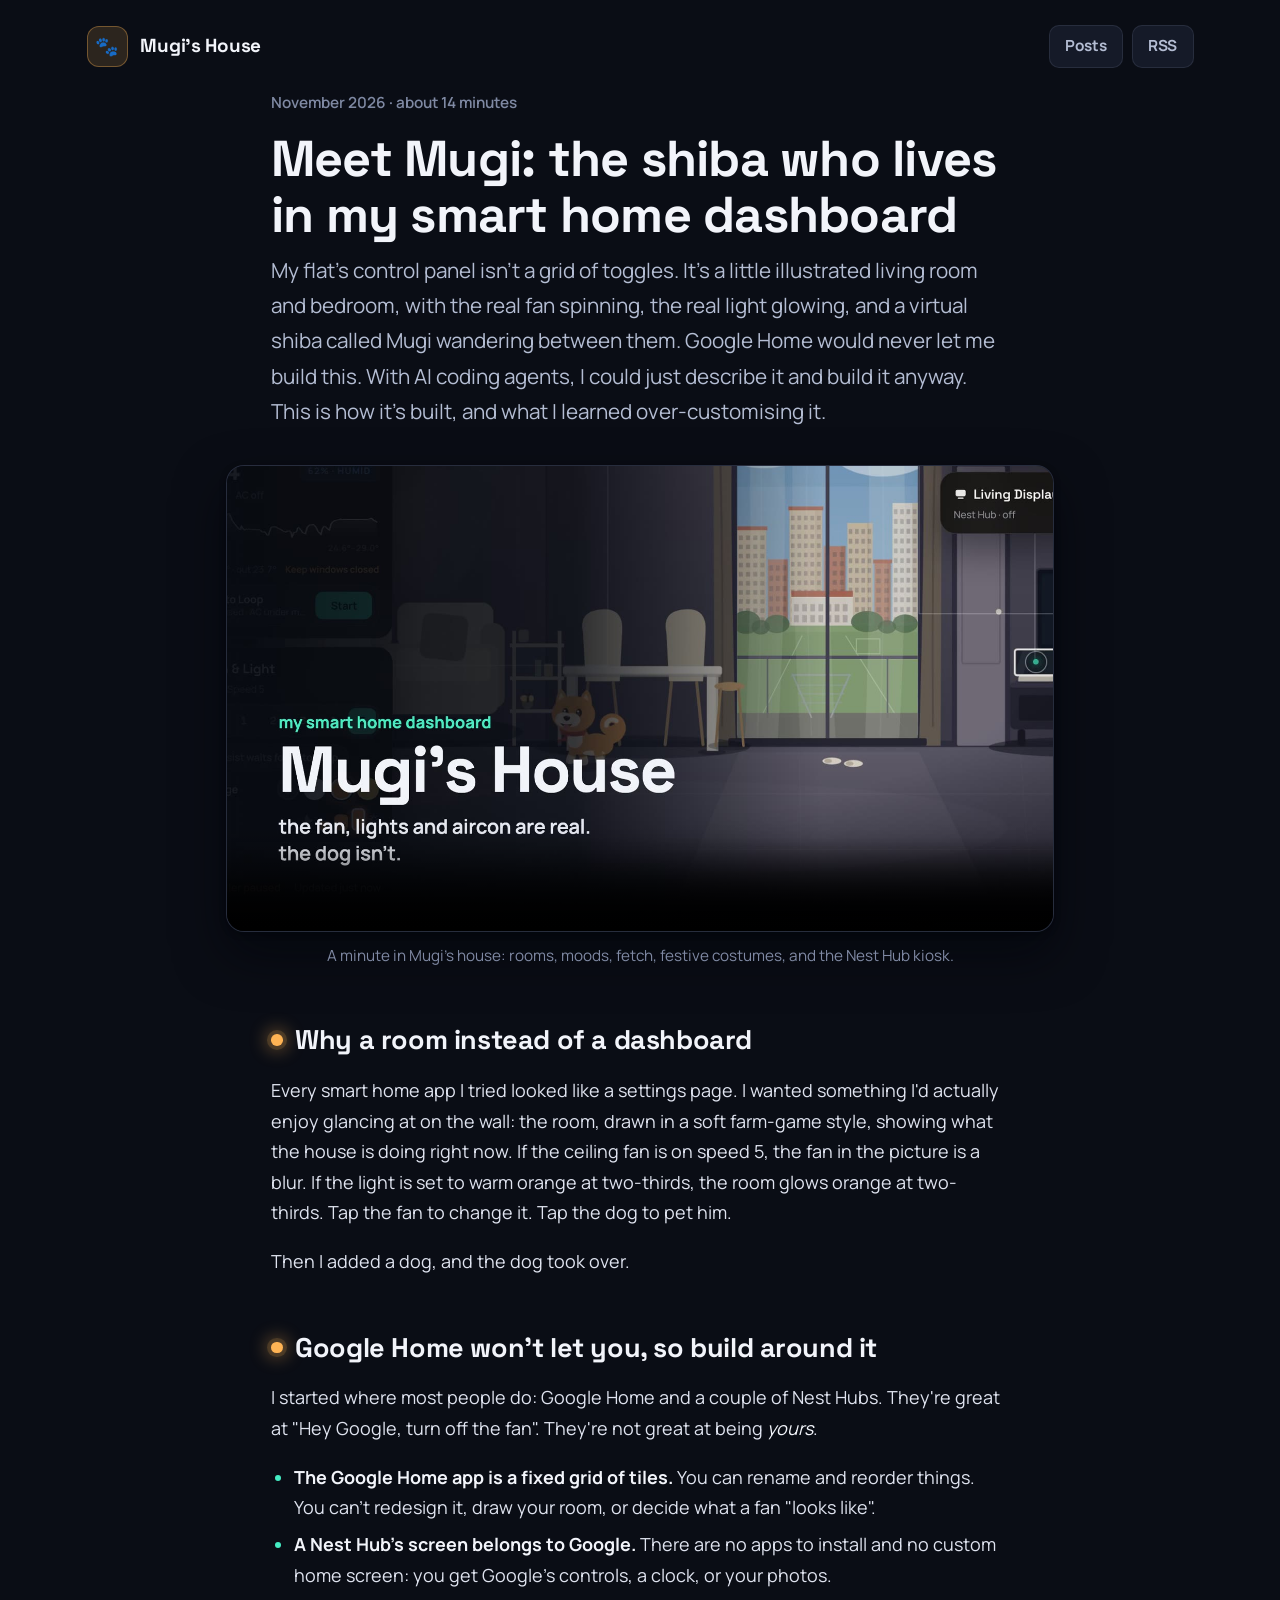
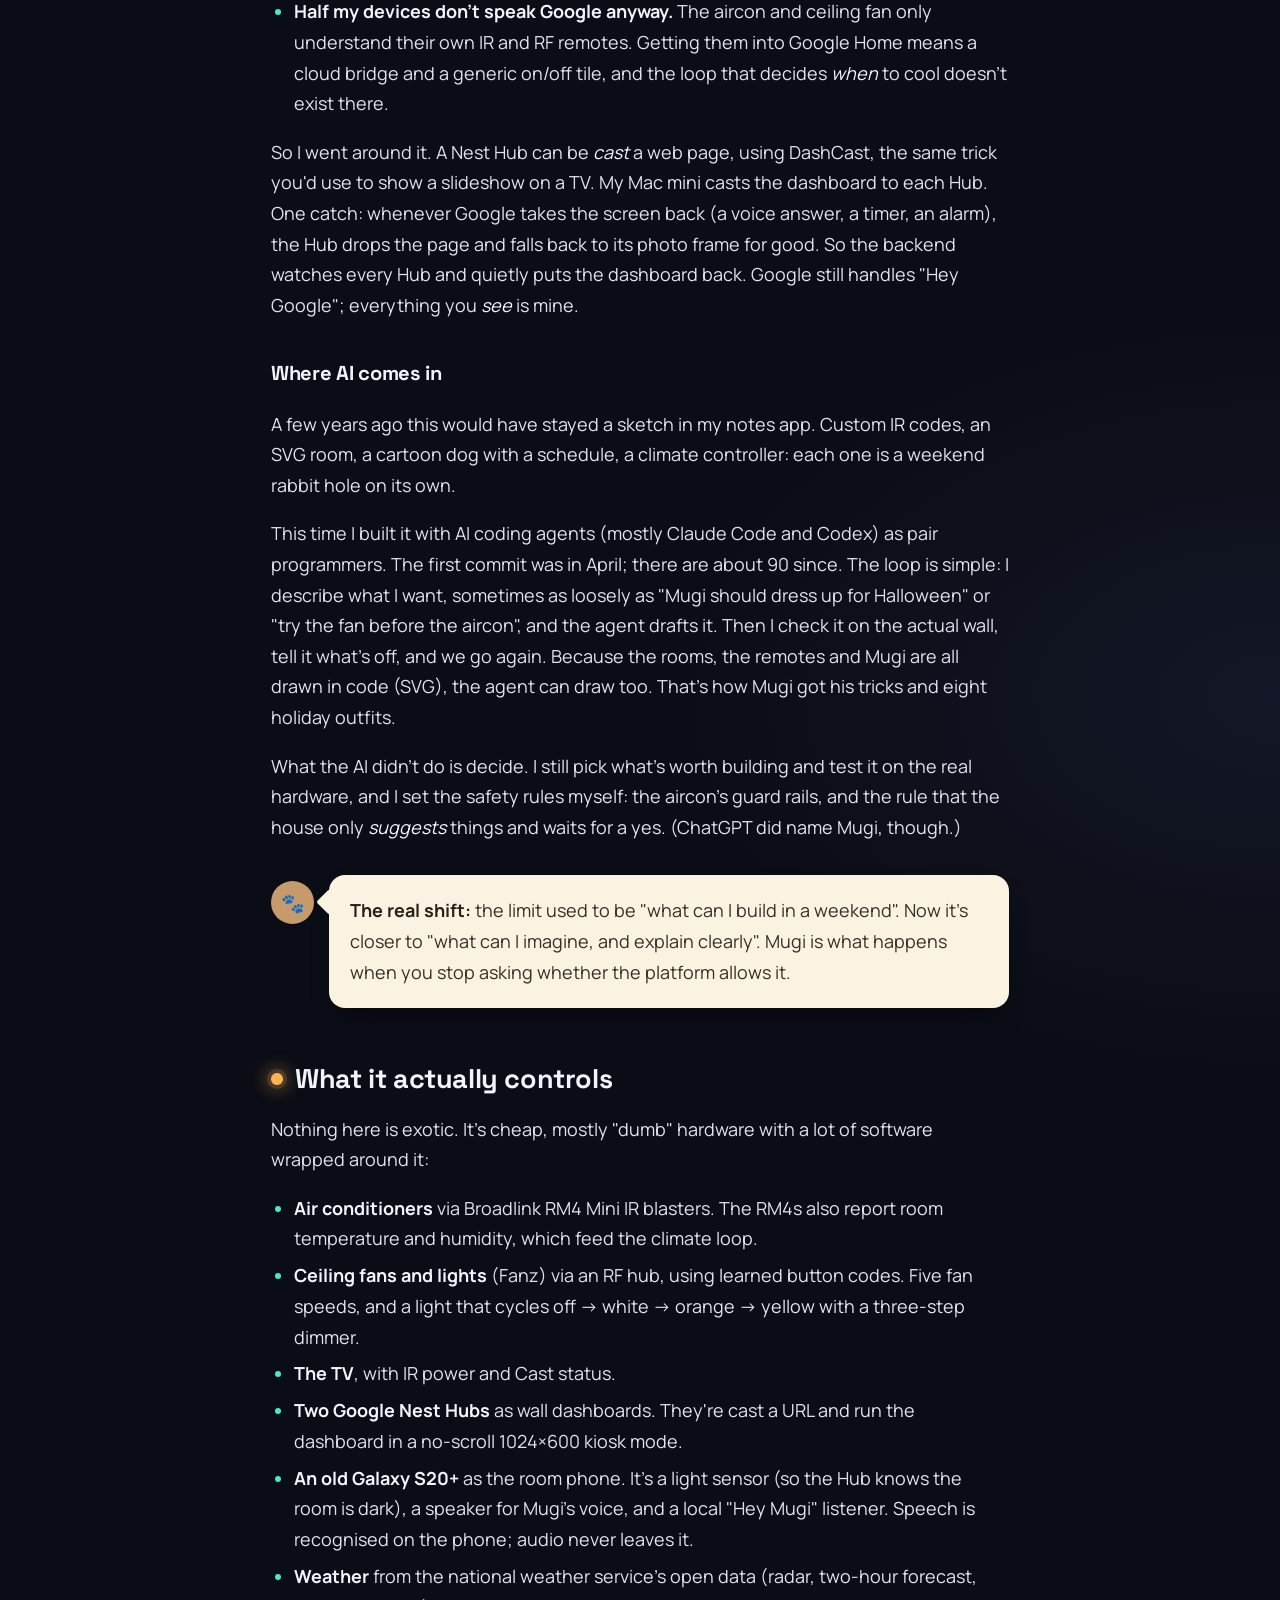
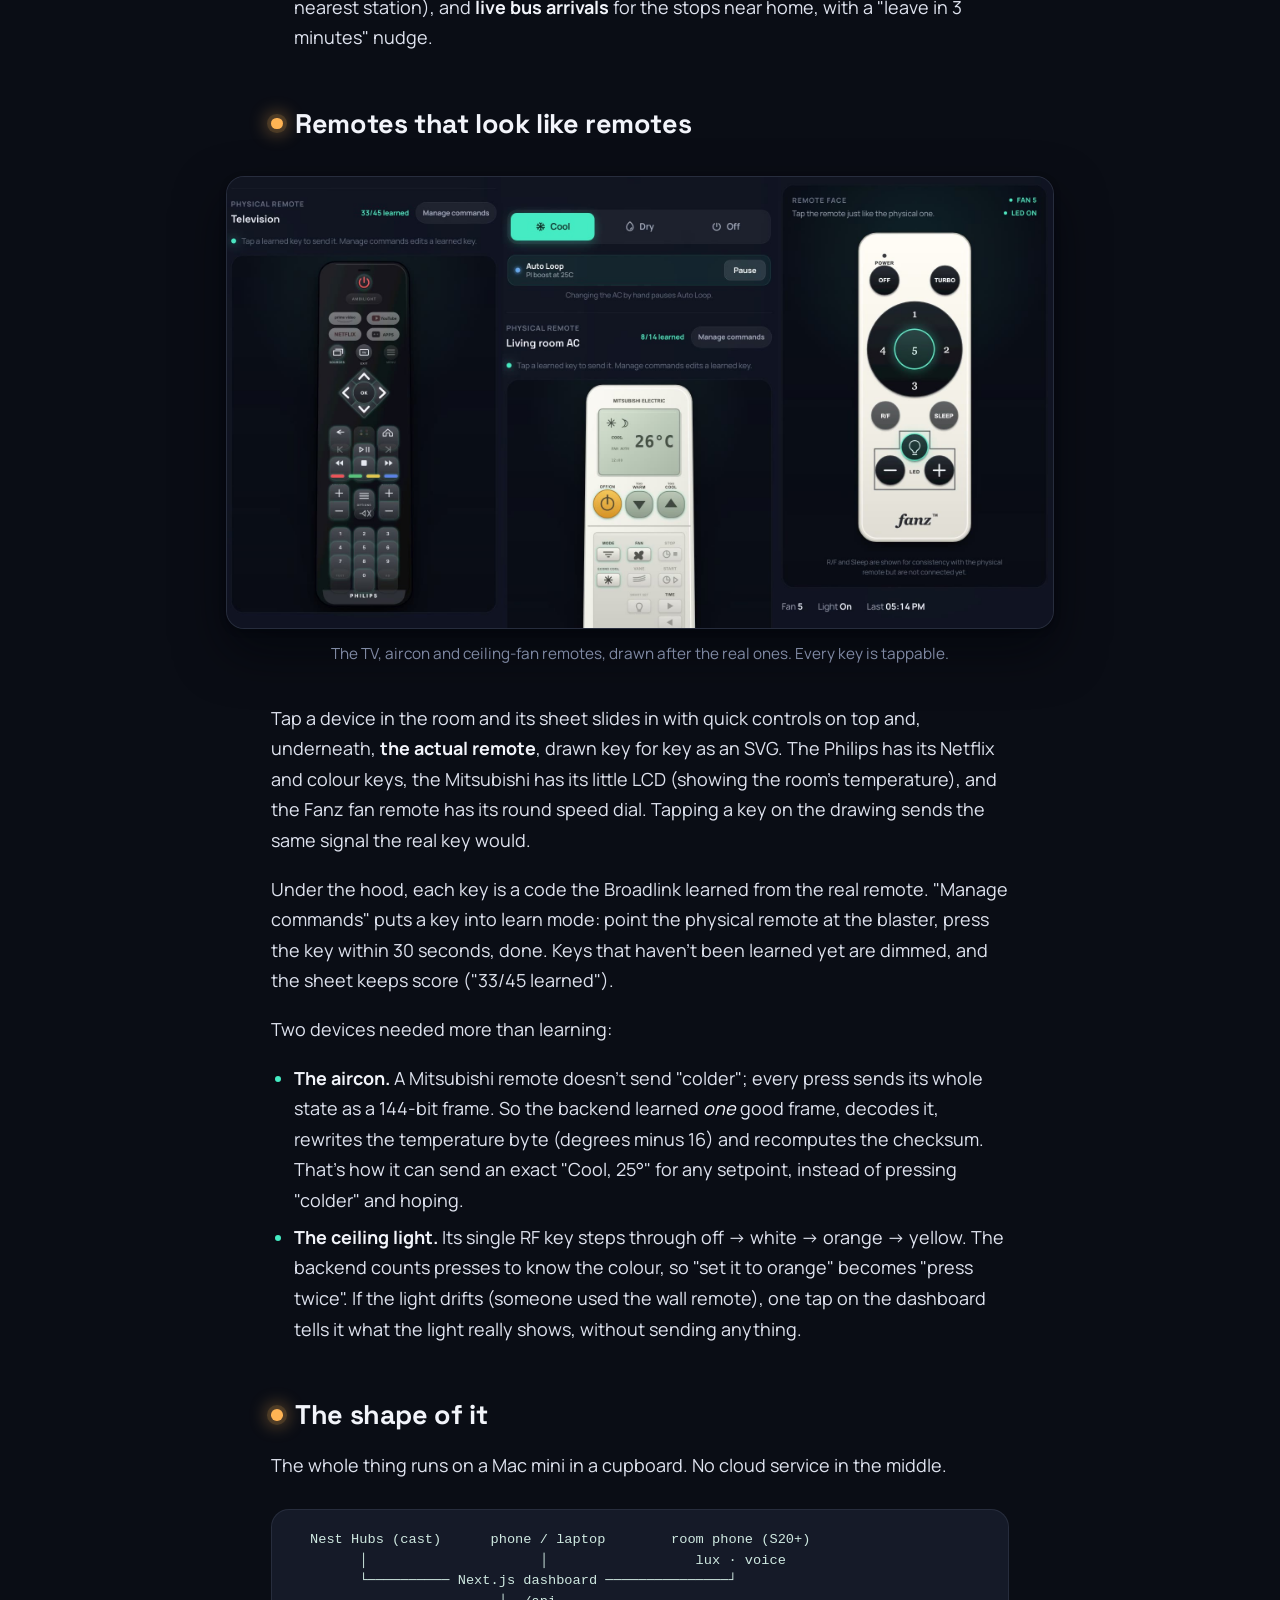
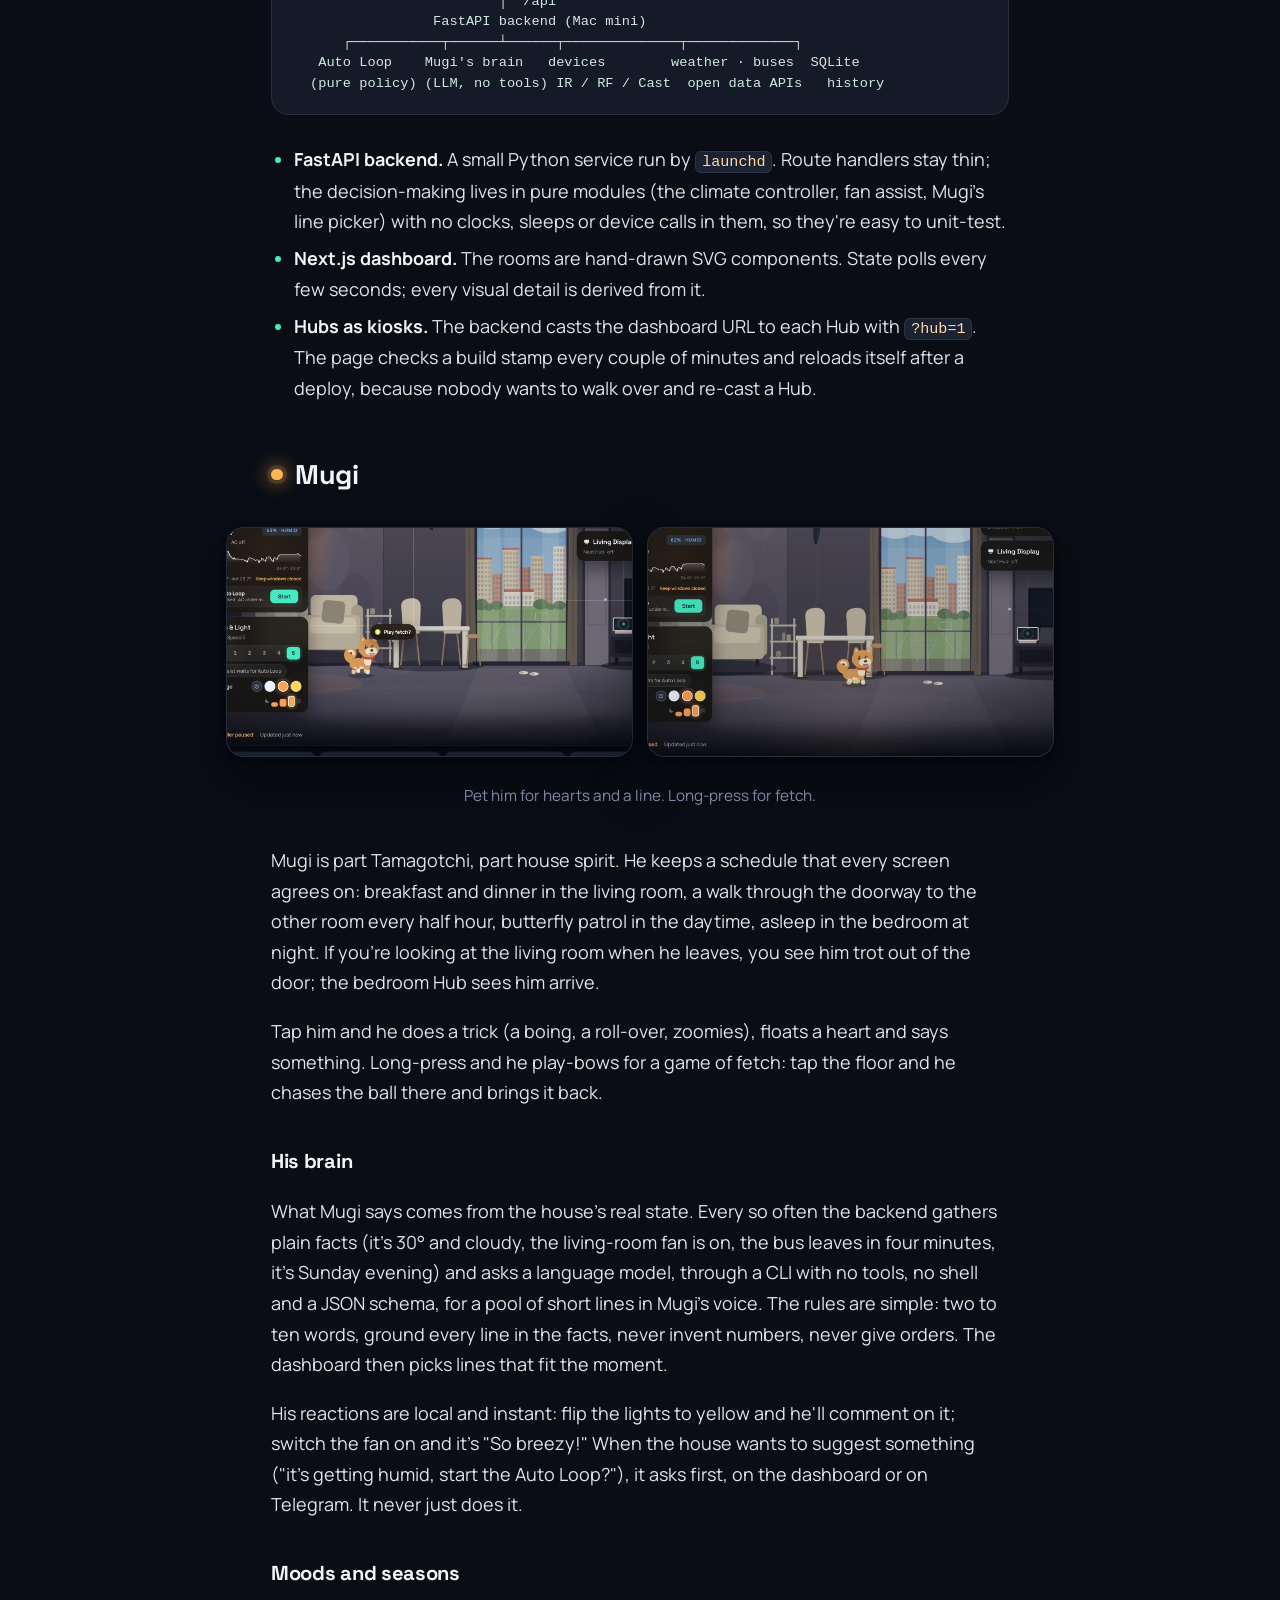
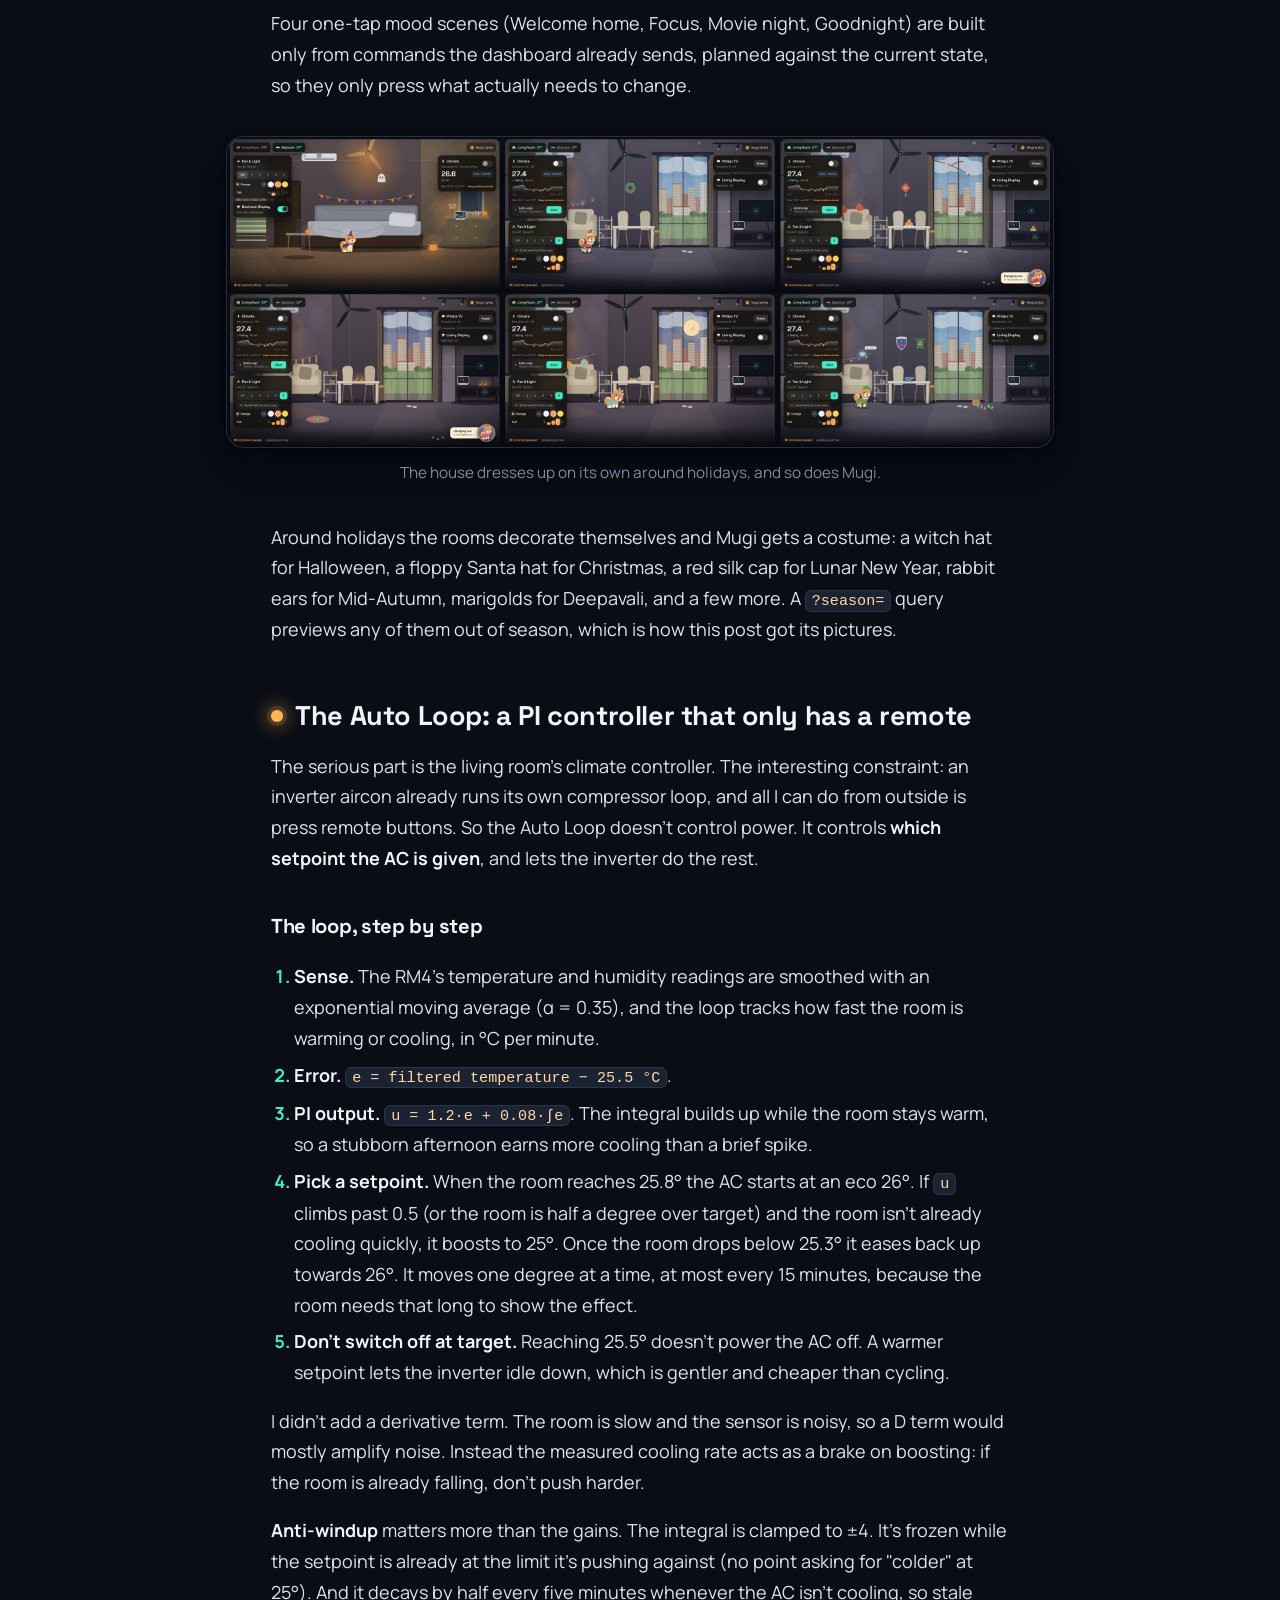
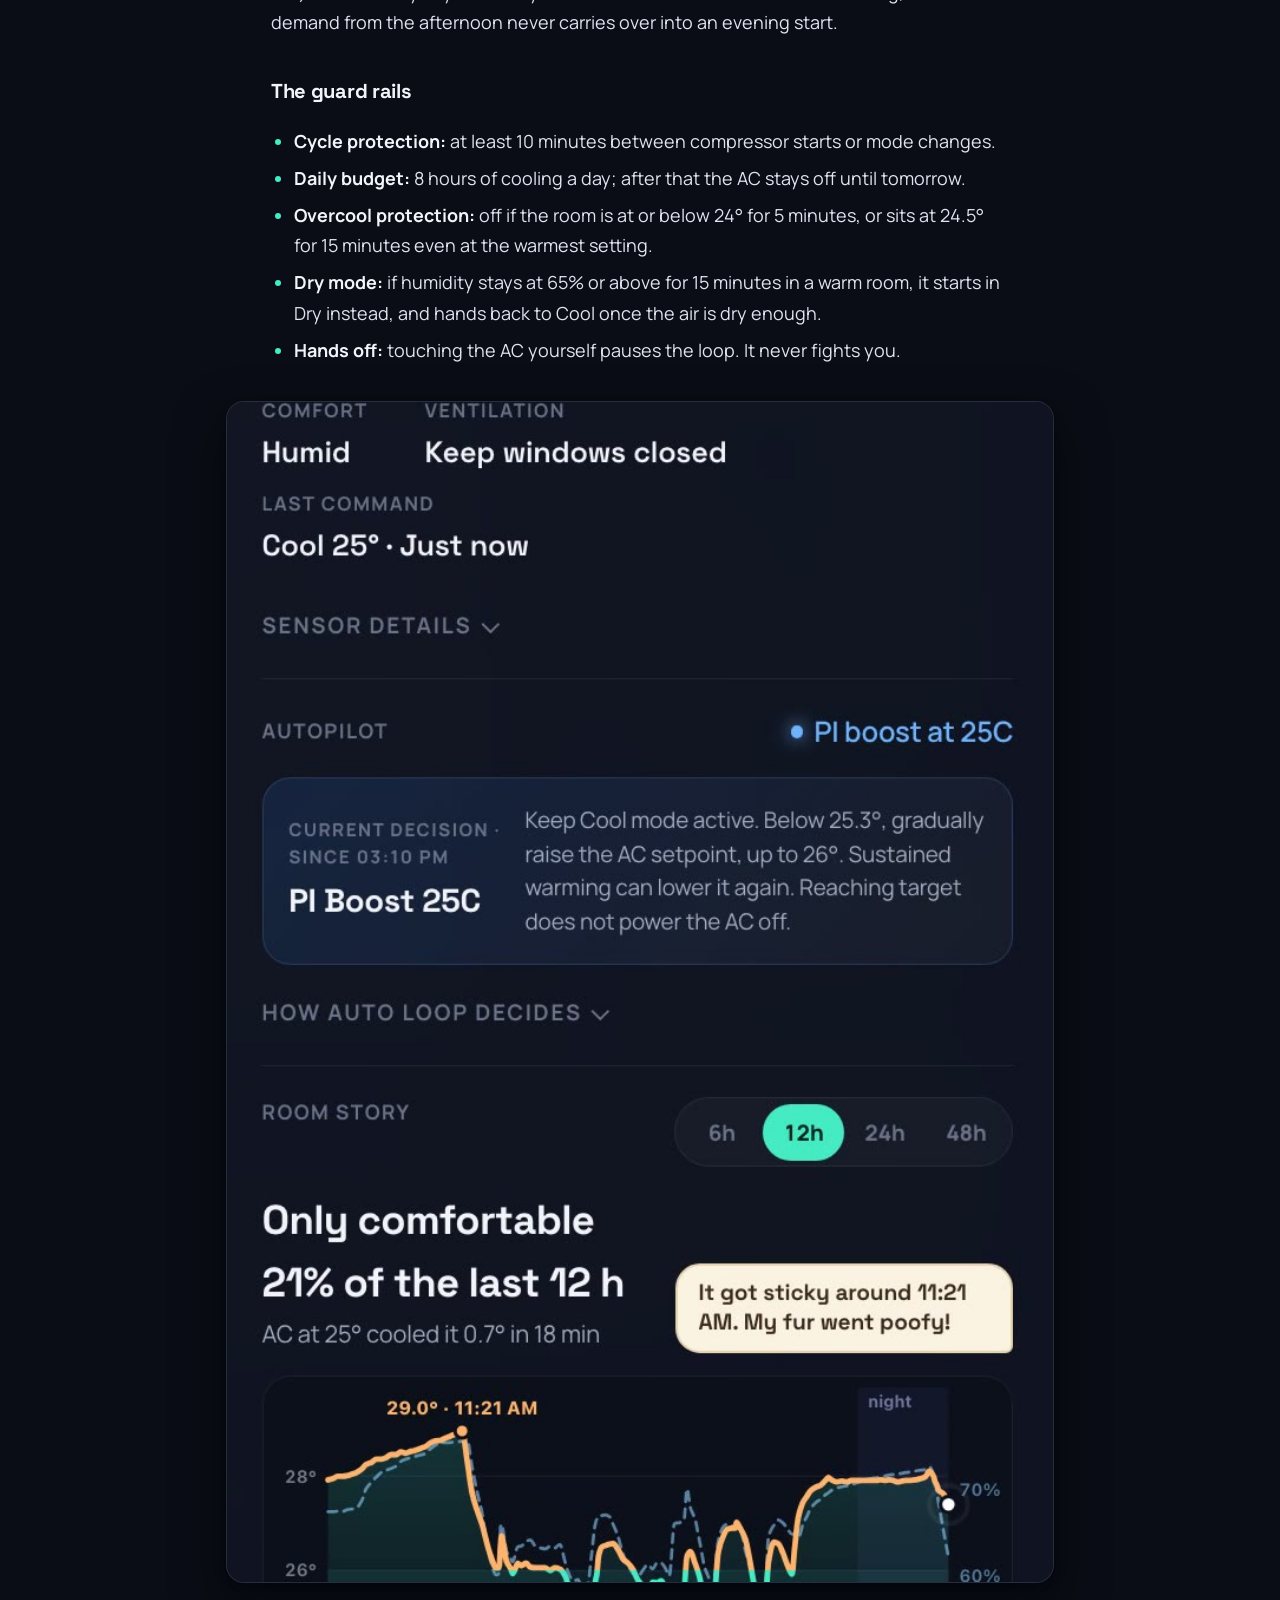
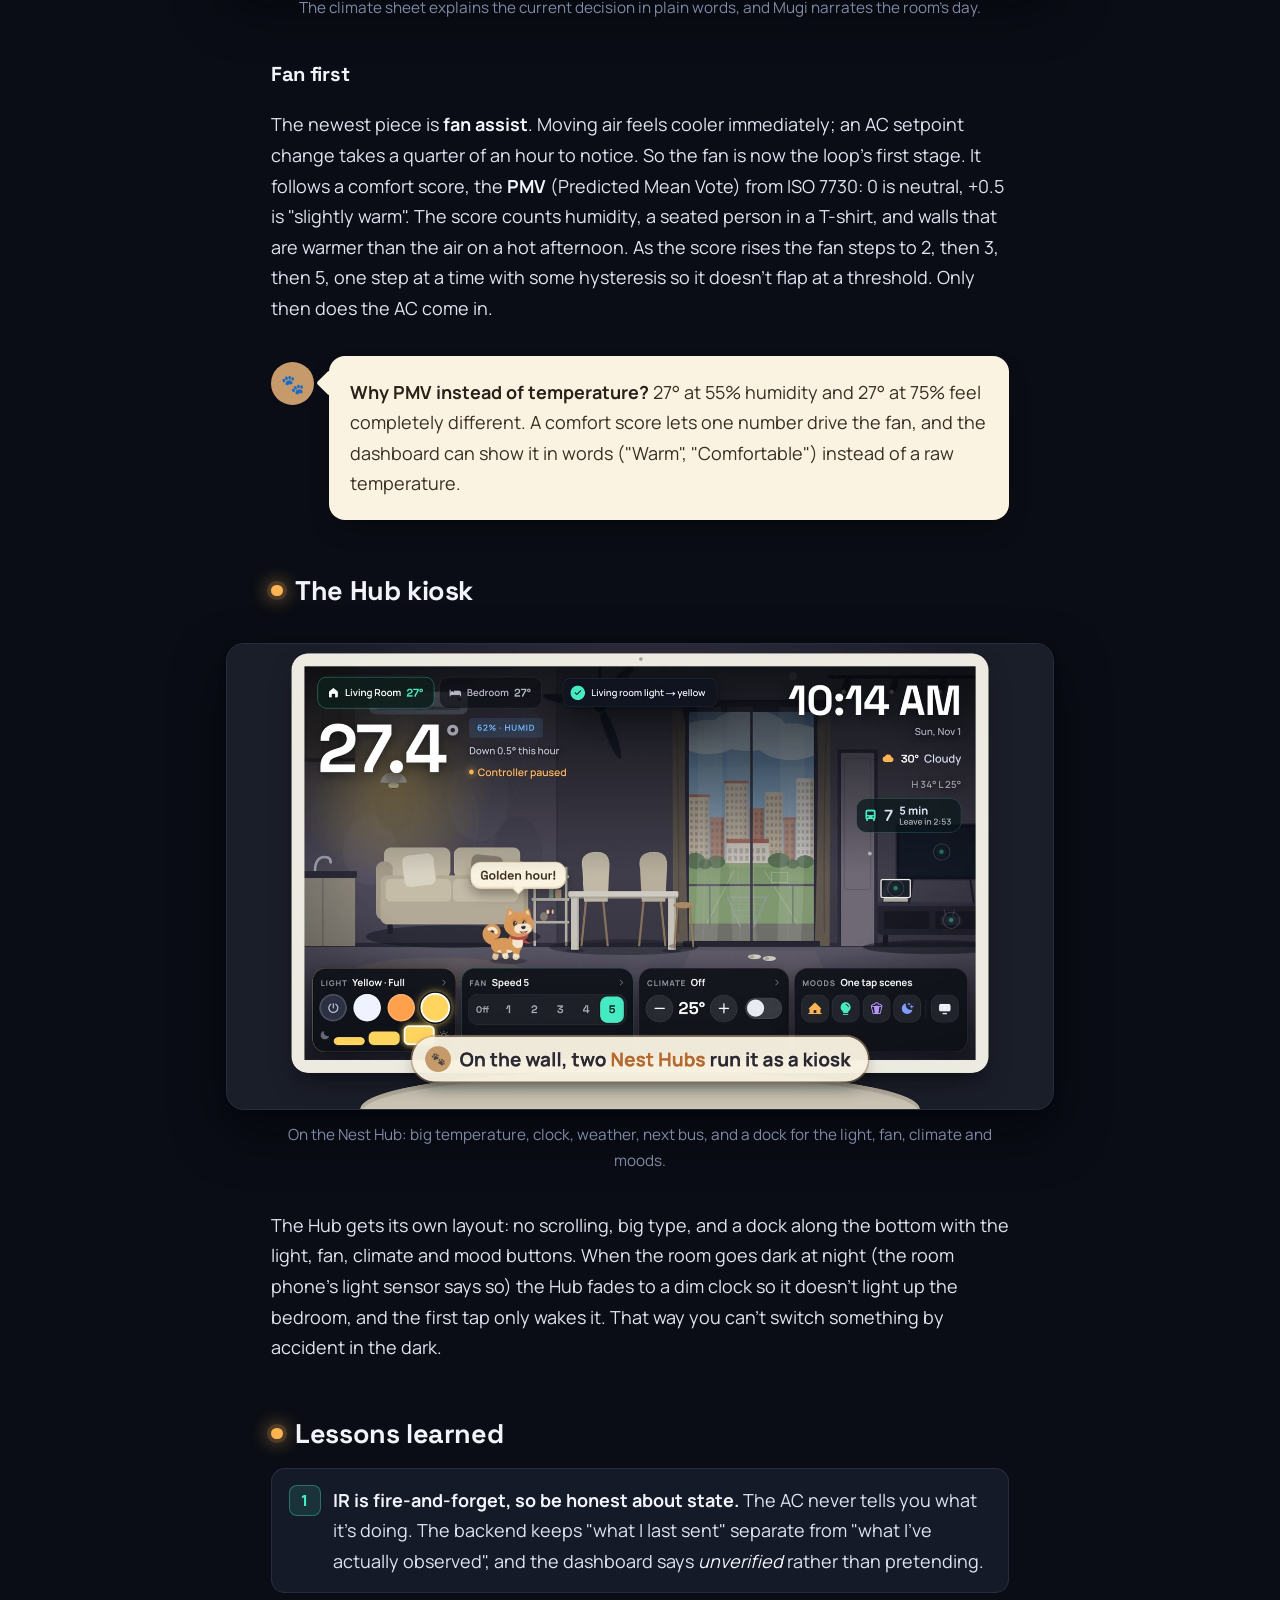
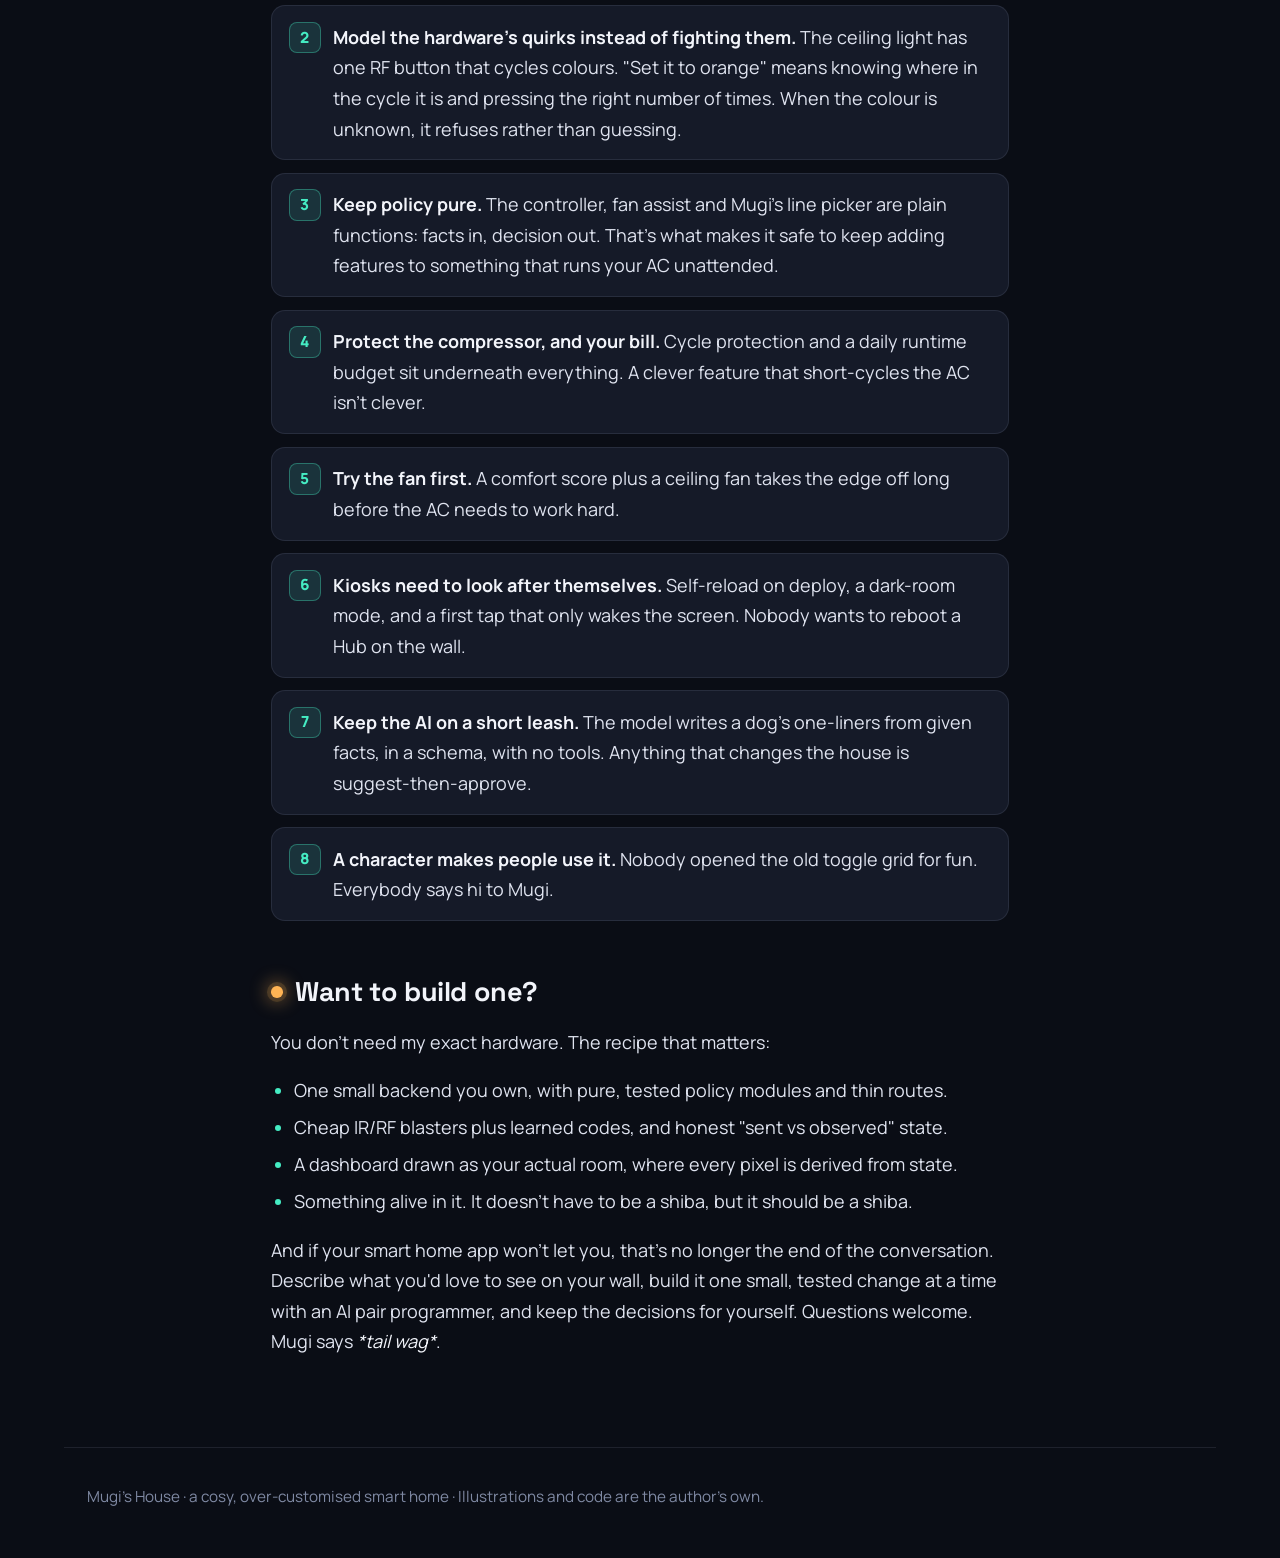
==== posts/meet-mugi/index.html @ 1b8a1aab "Mugi's House: first post Co-Authored-By: Claude Opus 5.5 <noreply@anthropic.com>" ====
<!doctype html>
<html lang="en">
<head>
  <meta charset="utf-8">
  <meta name="viewport" content="width=device-width, initial-scale=1">
  <title>Meet Mugi: the shiba who lives in my smart home dashboard</title>
  <meta name="description" content="An over-customised smart home: a cosy illustrated room scene as the dashboard, a virtual shiba with moods, and a climate loop that tries the fan before the AC.">
  <meta property="og:title" content="Meet Mugi: the shiba who lives in my smart home dashboard">
  <meta property="og:description" content="A cosy illustrated room scene as the dashboard, a virtual shiba with moods, and a climate loop that tries the fan before the AC.">
  <meta property="og:image" content="https://sancerio.github.io/mugi-house/assets/img/og.jpg">
  <meta name="twitter:card" content="summary_large_image">
  <meta property="og:url" content="https://sancerio.github.io/mugi-house/posts/meet-mugi/">
  <link rel="preconnect" href="https://fonts.googleapis.com">
  <link rel="preconnect" href="https://fonts.gstatic.com" crossorigin>
  <link rel="stylesheet" href="https://fonts.googleapis.com/css2?family=Manrope:wght@400;500;600;700;800&family=Space+Grotesk:wght@500;600;700&display=swap">
  <link rel="stylesheet" href="../../assets/style.css">
  <link rel="icon" href="../../assets/img/favicon.png">
</head>
<body>
  <header class="site-head">
    <span class="paw" aria-hidden="true">🐾</span>
    <a href="../../">Mugi's House</a>
    <nav><a href="../../">Posts</a><a href="../../feed.xml">RSS</a></nav>
  </header>

  <main>
    <article>
      <p class="meta">November 2026 · about 14 minutes</p>
      <h1>Meet Mugi: the shiba who lives in my smart home dashboard</h1>
      <p class="lede">My flat's control panel isn't a grid of toggles. It's a little illustrated living room and bedroom, with the real fan spinning, the real light glowing, and a virtual shiba called Mugi wandering between them. Google Home would never let me build this. With AI coding agents, I could just describe it and build it anyway. This is how it's built, and what I learned over-customising it.</p>

      <figure>
        <video controls playsinline preload="metadata" poster="../../assets/img/poster.jpg">
          <source src="../../assets/video/mugi-tour.mp4" type="video/mp4">
        </video>
        <figcaption>A minute in Mugi's house: rooms, moods, fetch, festive costumes, and the Nest Hub kiosk.</figcaption>
      </figure>

      <h2>Why a room instead of a dashboard</h2>
      <p>Every smart home app I tried looked like a settings page. I wanted something I'd actually enjoy glancing at on the wall: the room, drawn in a soft farm-game style, showing what the house is doing right now. If the ceiling fan is on speed 5, the fan in the picture is a blur. If the light is set to warm orange at two-thirds, the room glows orange at two-thirds. Tap the fan to change it. Tap the dog to pet him.</p>
      <p>Then I added a dog, and the dog took over.</p>

      <h2>Google Home won't let you, so build around it</h2>
      <p>I started where most people do: Google Home and a couple of Nest Hubs. They're great at "Hey Google, turn off the fan". They're not great at being <em>yours</em>.</p>
      <ul>
        <li><strong>The Google Home app is a fixed grid of tiles.</strong> You can rename and reorder things. You can't redesign it, draw your room, or decide what a fan "looks like".</li>
        <li><strong>A Nest Hub's screen belongs to Google.</strong> There are no apps to install and no custom home screen: you get Google's controls, a clock, or your photos.</li>
        <li><strong>Half my devices don't speak Google anyway.</strong> The aircon and ceiling fan only understand their own IR and RF remotes. Getting them into Google Home means a cloud bridge and a generic on/off tile, and the loop that decides <em>when</em> to cool doesn't exist there.</li>
      </ul>
      <p>So I went around it. A Nest Hub can be <em>cast</em> a web page, using DashCast, the same trick you'd use to show a slideshow on a TV. My Mac mini casts the dashboard to each Hub. One catch: whenever Google takes the screen back (a voice answer, a timer, an alarm), the Hub drops the page and falls back to its photo frame for good. So the backend watches every Hub and quietly puts the dashboard back. Google still handles "Hey Google"; everything you <em>see</em> is mine.</p>

      <h3>Where AI comes in</h3>
      <p>A few years ago this would have stayed a sketch in my notes app. Custom IR codes, an SVG room, a cartoon dog with a schedule, a climate controller: each one is a weekend rabbit hole on its own.</p>
      <p>This time I built it with AI coding agents (mostly Claude Code and Codex) as pair programmers. The first commit was in April; there are about 90 since. The loop is simple: I describe what I want, sometimes as loosely as "Mugi should dress up for Halloween" or "try the fan before the aircon", and the agent drafts it. Then I check it on the actual wall, tell it what's off, and we go again. Because the rooms, the remotes and Mugi are all drawn in code (SVG), the agent can draw too. That's how Mugi got his tricks and eight holiday outfits.</p>
      <p>What the AI didn't do is decide. I still pick what's worth building and test it on the real hardware, and I set the safety rules myself: the aircon's guard rails, and the rule that the house only <em>suggests</em> things and waits for a yes. (ChatGPT did name Mugi, though.)</p>
      <div class="note">
        <p><strong>The real shift:</strong> the limit used to be "what can I build in a weekend". Now it's closer to "what can I imagine, and explain clearly". Mugi is what happens when you stop asking whether the platform allows it.</p>
      </div>

      <h2>What it actually controls</h2>
      <p>Nothing here is exotic. It's cheap, mostly "dumb" hardware with a lot of software wrapped around it:</p>
      <ul>
        <li><strong>Air conditioners</strong> via Broadlink RM4 Mini IR blasters. The RM4s also report room temperature and humidity, which feed the climate loop.</li>
        <li><strong>Ceiling fans and lights</strong> (Fanz) via an RF hub, using learned button codes. Five fan speeds, and a light that cycles off → white → orange → yellow with a three-step dimmer.</li>
        <li><strong>The TV</strong>, with IR power and Cast status.</li>
        <li><strong>Two Google Nest Hubs</strong> as wall dashboards. They're cast a URL and run the dashboard in a no-scroll 1024×600 kiosk mode.</li>
        <li><strong>An old Galaxy S20+</strong> as the room phone. It's a light sensor (so the Hub knows the room is dark), a speaker for Mugi's voice, and a local "Hey Mugi" listener. Speech is recognised on the phone; audio never leaves it.</li>
        <li><strong>Weather</strong> from the national weather service's open data (radar, two-hour forecast, nearest station), and <strong>live bus arrivals</strong> for the stops near home, with a "leave in 3 minutes" nudge.</li>
      </ul>

      <h2>Remotes that look like remotes</h2>
      <figure>
        <img src="../../assets/img/remotes.jpg" alt="Three remotes drawn in the dashboard: a Philips TV remote, a Mitsubishi air-conditioner remote with an LCD showing 26°C, and a Fanz ceiling-fan remote" loading="lazy">
        <figcaption>The TV, aircon and ceiling-fan remotes, drawn after the real ones. Every key is tappable.</figcaption>
      </figure>
      <p>Tap a device in the room and its sheet slides in with quick controls on top and, underneath, <strong>the actual remote</strong>, drawn key for key as an SVG. The Philips has its Netflix and colour keys, the Mitsubishi has its little LCD (showing the room's temperature), and the Fanz fan remote has its round speed dial. Tapping a key on the drawing sends the same signal the real key would.</p>
      <p>Under the hood, each key is a code the Broadlink learned from the real remote. "Manage commands" puts a key into learn mode: point the physical remote at the blaster, press the key within 30 seconds, done. Keys that haven't been learned yet are dimmed, and the sheet keeps score ("33/45 learned").</p>
      <p>Two devices needed more than learning:</p>
      <ul>
        <li><strong>The aircon.</strong> A Mitsubishi remote doesn't send "colder"; every press sends its whole state as a 144-bit frame. So the backend learned <em>one</em> good frame, decodes it, rewrites the temperature byte (degrees minus 16) and recomputes the checksum. That's how it can send an exact "Cool, 25°" for any setpoint, instead of pressing "colder" and hoping.</li>
        <li><strong>The ceiling light.</strong> Its single RF key steps through off → white → orange → yellow. The backend counts presses to know the colour, so "set it to orange" becomes "press twice". If the light drifts (someone used the wall remote), one tap on the dashboard tells it what the light really shows, without sending anything.</li>
      </ul>

      <h2>The shape of it</h2>
      <p>The whole thing runs on a Mac mini in a cupboard. No cloud service in the middle.</p>
<pre class="diagram">  Nest Hubs (cast)      phone / laptop        room phone (S20+)
        │                     │                  lux · voice
        └────────── Next.js dashboard ───────────────┘
                         │  /api
                 FastAPI backend (Mac mini)
      ┌───────────┬──────┴──────┬──────────────┬─────────────┐
   Auto Loop    Mugi's brain   devices        weather · buses  SQLite
  (pure policy) (LLM, no tools) IR / RF / Cast  open data APIs   history</pre>
      <ul>
        <li><strong>FastAPI backend.</strong> A small Python service run by <code>launchd</code>. Route handlers stay thin; the decision-making lives in pure modules (the climate controller, fan assist, Mugi's line picker) with no clocks, sleeps or device calls in them, so they're easy to unit-test.</li>
        <li><strong>Next.js dashboard.</strong> The rooms are hand-drawn SVG components. State polls every few seconds; every visual detail is derived from it.</li>
        <li><strong>Hubs as kiosks.</strong> The backend casts the dashboard URL to each Hub with <code>?hub=1</code>. The page checks a build stamp every couple of minutes and reloads itself after a deploy, because nobody wants to walk over and re-cast a Hub.</li>
      </ul>

      <h2>Mugi</h2>
      <figure class="duo">
        <img src="../../assets/img/mugi-day.jpg" alt="Mugi the cartoon shiba in the illustrated living room, with a speech bubble" loading="lazy">
        <img src="../../assets/img/mugi-fetch.jpg" alt="Mugi chasing a tennis ball across the living room floor" loading="lazy">
        <figcaption>Pet him for hearts and a line. Long-press for fetch.</figcaption>
      </figure>
      <p>Mugi is part Tamagotchi, part house spirit. He keeps a schedule that every screen agrees on: breakfast and dinner in the living room, a walk through the doorway to the other room every half hour, butterfly patrol in the daytime, asleep in the bedroom at night. If you're looking at the living room when he leaves, you see him trot out of the door; the bedroom Hub sees him arrive.</p>
      <p>Tap him and he does a trick (a boing, a roll-over, zoomies), floats a heart and says something. Long-press and he play-bows for a game of fetch: tap the floor and he chases the ball there and brings it back.</p>

      <h3>His brain</h3>
      <p>What Mugi says comes from the house's real state. Every so often the backend gathers plain facts (it's 30° and cloudy, the living-room fan is on, the bus leaves in four minutes, it's Sunday evening) and asks a language model, through a CLI with no tools, no shell and a JSON schema, for a pool of short lines in Mugi's voice. The rules are simple: two to ten words, ground every line in the facts, never invent numbers, never give orders. The dashboard then picks lines that fit the moment.</p>
      <p>His reactions are local and instant: flip the lights to yellow and he'll comment on it; switch the fan on and it's "So breezy!" When the house wants to suggest something ("it's getting humid, start the Auto Loop?"), it asks first, on the dashboard or on Telegram. It never just does it.</p>

      <h3>Moods and seasons</h3>
      <p>Four one-tap mood scenes (Welcome home, Focus, Movie night, Goodnight) are built only from commands the dashboard already sends, planned against the current state, so they only press what actually needs to change.</p>
      <figure>
        <img src="../../assets/img/seasons.jpg" alt="A grid of the room decorated for Halloween, Christmas, Lunar New Year, Deepavali, Mid-Autumn and more" loading="lazy">
        <figcaption>The house dresses up on its own around holidays, and so does Mugi.</figcaption>
      </figure>
      <p>Around holidays the rooms decorate themselves and Mugi gets a costume: a witch hat for Halloween, a floppy Santa hat for Christmas, a red silk cap for Lunar New Year, rabbit ears for Mid-Autumn, marigolds for Deepavali, and a few more. A <code>?season=</code> query previews any of them out of season, which is how this post got its pictures.</p>

      <h2>The Auto Loop: a PI controller that only has a remote</h2>
      <p>The serious part is the living room's climate controller. The interesting constraint: an inverter aircon already runs its own compressor loop, and all I can do from outside is press remote buttons. So the Auto Loop doesn't control power. It controls <strong>which setpoint the AC is given</strong>, and lets the inverter do the rest.</p>

      <h3>The loop, step by step</h3>
      <ol>
        <li><strong>Sense.</strong> The RM4's temperature and humidity readings are smoothed with an exponential moving average (α = 0.35), and the loop tracks how fast the room is warming or cooling, in °C per minute.</li>
        <li><strong>Error.</strong> <code>e = filtered temperature − 25.5 °C</code>.</li>
        <li><strong>PI output.</strong> <code>u = 1.2·e + 0.08·∫e</code>. The integral builds up while the room stays warm, so a stubborn afternoon earns more cooling than a brief spike.</li>
        <li><strong>Pick a setpoint.</strong> When the room reaches 25.8° the AC starts at an eco 26°. If <code>u</code> climbs past 0.5 (or the room is half a degree over target) and the room isn't already cooling quickly, it boosts to 25°. Once the room drops below 25.3° it eases back up towards 26°. It moves one degree at a time, at most every 15 minutes, because the room needs that long to show the effect.</li>
        <li><strong>Don't switch off at target.</strong> Reaching 25.5° doesn't power the AC off. A warmer setpoint lets the inverter idle down, which is gentler and cheaper than cycling.</li>
      </ol>
      <p>I didn't add a derivative term. The room is slow and the sensor is noisy, so a D term would mostly amplify noise. Instead the measured cooling rate acts as a brake on boosting: if the room is already falling, don't push harder.</p>
      <p><strong>Anti-windup</strong> matters more than the gains. The integral is clamped to ±4. It's frozen while the setpoint is already at the limit it's pushing against (no point asking for "colder" at 25°). And it decays by half every five minutes whenever the AC isn't cooling, so stale demand from the afternoon never carries over into an evening start.</p>

      <h3>The guard rails</h3>
      <ul>
        <li><strong>Cycle protection:</strong> at least 10 minutes between compressor starts or mode changes.</li>
        <li><strong>Daily budget:</strong> 8 hours of cooling a day; after that the AC stays off until tomorrow.</li>
        <li><strong>Overcool protection:</strong> off if the room is at or below 24° for 5 minutes, or sits at 24.5° for 15 minutes even at the warmest setting.</li>
        <li><strong>Dry mode:</strong> if humidity stays at 65% or above for 15 minutes in a warm room, it starts in Dry instead, and hands back to Cool once the air is dry enough.</li>
        <li><strong>Hands off:</strong> touching the AC yourself pauses the loop. It never fights you.</li>
      </ul>
      <figure>
        <img src="../../assets/img/auto-loop.jpg" alt="The climate sheet showing the Auto Loop's current decision, PI Boost 25C, with an explanation and a 12-hour room temperature chart" loading="lazy">
        <figcaption>The climate sheet explains the current decision in plain words, and Mugi narrates the room's day.</figcaption>
      </figure>

      <h3>Fan first</h3>
      <p>The newest piece is <strong>fan assist</strong>. Moving air feels cooler immediately; an AC setpoint change takes a quarter of an hour to notice. So the fan is now the loop's first stage. It follows a comfort score, the <strong>PMV</strong> (Predicted Mean Vote) from ISO 7730: 0 is neutral, +0.5 is "slightly warm". The score counts humidity, a seated person in a T-shirt, and walls that are warmer than the air on a hot afternoon. As the score rises the fan steps to 2, then 3, then 5, one step at a time with some hysteresis so it doesn't flap at a threshold. Only then does the AC come in.</p>
      <div class="note">
        <p><strong>Why PMV instead of temperature?</strong> 27° at 55% humidity and 27° at 75% feel completely different. A comfort score lets one number drive the fan, and the dashboard can show it in words ("Warm", "Comfortable") instead of a raw temperature.</p>
      </div>

      <h2>The Hub kiosk</h2>
      <figure>
        <img src="../../assets/img/hub.jpg" alt="The Nest Hub kiosk view: the room scene with a big clock, weather and a controls dock" loading="lazy">
        <figcaption>On the Nest Hub: big temperature, clock, weather, next bus, and a dock for the light, fan, climate and moods.</figcaption>
      </figure>
      <p>The Hub gets its own layout: no scrolling, big type, and a dock along the bottom with the light, fan, climate and mood buttons. When the room goes dark at night (the room phone's light sensor says so) the Hub fades to a dim clock so it doesn't light up the bedroom, and the first tap only wakes it. That way you can't switch something by accident in the dark.</p>

      <h2>Lessons learned</h2>
      <ol class="lessons">
        <li><strong>IR is fire-and-forget, so be honest about state.</strong> The AC never tells you what it's doing. The backend keeps "what I last sent" separate from "what I've actually observed", and the dashboard says <em>unverified</em> rather than pretending.</li>
        <li><strong>Model the hardware's quirks instead of fighting them.</strong> The ceiling light has one RF button that cycles colours. "Set it to orange" means knowing where in the cycle it is and pressing the right number of times. When the colour is unknown, it refuses rather than guessing.</li>
        <li><strong>Keep policy pure.</strong> The controller, fan assist and Mugi's line picker are plain functions: facts in, decision out. That's what makes it safe to keep adding features to something that runs your AC unattended.</li>
        <li><strong>Protect the compressor, and your bill.</strong> Cycle protection and a daily runtime budget sit underneath everything. A clever feature that short-cycles the AC isn't clever.</li>
        <li><strong>Try the fan first.</strong> A comfort score plus a ceiling fan takes the edge off long before the AC needs to work hard.</li>
        <li><strong>Kiosks need to look after themselves.</strong> Self-reload on deploy, a dark-room mode, and a first tap that only wakes the screen. Nobody wants to reboot a Hub on the wall.</li>
        <li><strong>Keep the AI on a short leash.</strong> The model writes a dog's one-liners from given facts, in a schema, with no tools. Anything that changes the house is suggest-then-approve.</li>
        <li><strong>A character makes people use it.</strong> Nobody opened the old toggle grid for fun. Everybody says hi to Mugi.</li>
      </ol>

      <h2>Want to build one?</h2>
      <p>You don't need my exact hardware. The recipe that matters:</p>
      <ul>
        <li>One small backend you own, with pure, tested policy modules and thin routes.</li>
        <li>Cheap IR/RF blasters plus learned codes, and honest "sent vs observed" state.</li>
        <li>A dashboard drawn as your actual room, where every pixel is derived from state.</li>
        <li>Something alive in it. It doesn't have to be a shiba, but it should be a shiba.</li>
      </ul>
      <p>And if your smart home app won't let you, that's no longer the end of the conversation. Describe what you'd love to see on your wall, build it one small, tested change at a time with an AI pair programmer, and keep the decisions for yourself. Questions welcome. Mugi says <em>*tail wag*</em>.</p>
    </article>
  </main>

  <footer class="site-foot">
    Mugi's House · a cosy, over-customised smart home · Illustrations and code are the author's own.
  </footer>
</body>
</html>
---- assets/style.css ----
/* Mugi's House: the dashboard's evening palette. Deep navy room, warm lamp
   glow, mint for anything you can tap, and Mugi's cream speech bubbles. */
:root {
  --bg: #0a0d15;
  --surface: #151a28;
  --fill: #1b2232;
  --ink: #f2f4fa;
  --ink-soft: #b4bdd3;
  --ink-faint: #7f89a3;
  --hairline: rgba(170, 182, 212, 0.12);
  --mint: #45ecc3;
  --mint-ink: #06231b;
  --mint-tint: rgba(69, 236, 195, 0.12);
  --lamp: #ffb454;
  --lamp-tint: rgba(255, 180, 84, 0.14);
  --bubble: #fbf3e2;
  --bubble-ink: #3a2e24;
  --wood: #c79a6b;
  --r-card: 18px;
  --measure: 41rem;
  color-scheme: dark;
}

* { box-sizing: border-box; }

html { font-size: 112.5%; background: var(--bg); }

body {
  margin: 0;
  min-height: 100vh;
  background:
    radial-gradient(60rem 38rem at 8% -6%, rgba(255, 180, 84, 0.13), transparent 70%),
    radial-gradient(48rem 30rem at 100% 18%, rgba(129, 140, 248, 0.08), transparent 70%),
    radial-gradient(50rem 40rem at 50% 110%, rgba(69, 236, 195, 0.05), transparent 70%),
    var(--bg);
  color: var(--ink);
  font-family: "Manrope", system-ui, -apple-system, "Segoe UI", sans-serif;
  line-height: 1.7;
  -webkit-font-smoothing: antialiased;
}

h1, h2, h3, .site-head a, .post-card h2 {
  font-family: "Space Grotesk", "Manrope", system-ui, sans-serif;
  letter-spacing: -0.015em;
}

a { color: var(--mint); text-decoration-thickness: 1.5px; text-underline-offset: 3px; }
a:hover { color: #66f2d3; }

::selection { background: var(--lamp); color: #1b1206; }

/* ---------- header: like the dashboard's room chips ---------- */
.site-head {
  max-width: 64rem;
  margin: 0 auto;
  padding: 1.4rem 1.25rem 0.4rem;
  display: flex;
  align-items: center;
  gap: 0.7rem;
}
.site-head a { text-decoration: none; color: var(--ink); font-weight: 700; font-size: 1.05rem; }
.site-head .paw {
  width: 2.3rem; height: 2.3rem; border-radius: 12px;
  display: grid; place-items: center; font-size: 1.05rem;
  background: var(--lamp-tint); border: 1px solid rgba(255, 180, 84, 0.35);
}
.site-head nav { margin-left: auto; display: flex; gap: 0.5rem; }
.site-head nav a {
  font-family: "Manrope", system-ui, sans-serif; font-size: 0.85rem; font-weight: 700;
  color: var(--ink-soft); padding: 0.4rem 0.85rem; border-radius: 10px;
  background: var(--surface); border: 1px solid var(--hairline);
}
.site-head nav a:hover { color: var(--ink); border-color: rgba(69, 236, 195, 0.4); }

main { max-width: 64rem; margin: 0 auto; padding: 0 1.25rem 4rem; }

/* ---------- home ---------- */
.hero {
  margin: 1.4rem 0 2.2rem;
  border-radius: 24px;
  background: var(--surface);
  overflow: hidden;
  border: 1px solid var(--hairline);
  box-shadow: 0 2px 6px rgba(2, 4, 10, 0.45), 0 28px 60px rgba(2, 4, 10, 0.55);
}
.hero video, .hero img { display: block; width: 100%; height: auto; background: var(--bg); }
.hero-copy { padding: 1.4rem 1.6rem 1.7rem; }
.hero-copy .eyebrow, .eyebrow {
  margin: 0 0 0.3rem; color: var(--mint); font-weight: 700; font-size: 0.85rem; letter-spacing: 0.01em;
}
.hero-copy h1 { margin: 0 0 0.45rem; font-size: clamp(1.7rem, 4vw, 2.5rem); line-height: 1.12; }
.hero-copy p { margin: 0; color: var(--ink-soft); max-width: 46rem; }

.post-list { list-style: none; padding: 0; margin: 0; display: grid; gap: 1.1rem; }
.post-card {
  display: grid; grid-template-columns: minmax(0, 16rem) 1fr; gap: 1.3rem; align-items: center;
  padding: 1rem; border-radius: var(--r-card);
  background: var(--surface); border: 1px solid var(--hairline);
  transition: border-color 0.2s, transform 0.2s;
}
.post-card:hover { border-color: rgba(69, 236, 195, 0.35); transform: translateY(-2px); }
.post-card img { width: 100%; border-radius: 12px; display: block; }
.post-card h2 { margin: 0 0 0.3rem; font-size: 1.3rem; line-height: 1.25; }
.post-card h2 a { color: var(--ink); text-decoration: none; }
.post-card p { margin: 0; color: var(--ink-soft); font-size: 0.95rem; }
@media (max-width: 40rem) { .post-card { grid-template-columns: 1fr; } }

.meta { color: var(--ink-faint); font-size: 0.85rem; font-weight: 600; }

/* ---------- article ---------- */
article { max-width: var(--measure); margin: 0 auto; }
article h1 { font-size: clamp(1.9rem, 5vw, 2.8rem); line-height: 1.1; margin: 0.4rem 0 0.6rem; }
article .lede { font-size: 1.15rem; color: var(--ink-soft); margin-top: 0; }
article h2 {
  margin: 3rem 0 0.7rem; font-size: 1.5rem; line-height: 1.25;
  display: flex; align-items: center; gap: 0.7rem;
}
/* a little lamp glowing beside each section title */
article h2::before {
  content: ""; width: 0.65rem; height: 0.65rem; border-radius: 50%; flex: none;
  background: var(--lamp); box-shadow: 0 0 0 4px var(--lamp-tint), 0 0 18px 4px rgba(255, 180, 84, 0.45);
}
article h3 { margin: 2rem 0 0.35rem; font-size: 1.12rem; color: var(--ink); }
article p, article li { font-size: 1rem; color: #dfe3ef; }
article ul, article ol { padding-left: 1.3rem; }
article li { margin: 0.35rem 0; }
article li::marker { color: var(--mint); font-weight: 700; }
article strong { color: var(--ink); }
article em { color: var(--ink); }
article code {
  font-family: ui-monospace, "SF Mono", Menlo, monospace; font-size: 0.84em; color: #ffd8a8;
  background: var(--fill); border: 1px solid var(--hairline); padding: 0.06em 0.38em; border-radius: 6px;
}

figure { margin: 2rem -2.5rem; }
figure img, figure video {
  width: 100%; display: block; border-radius: var(--r-card); background: var(--surface);
  border: 1px solid var(--hairline);
  box-shadow: 0 2px 6px rgba(2, 4, 10, 0.45), 0 22px 50px rgba(2, 4, 10, 0.55);
}
figcaption { font-size: 0.85rem; color: var(--ink-faint); text-align: center; margin-top: 0.65rem; padding: 0 2.5rem; }
@media (max-width: 48rem) { figure { margin: 1.6rem 0; } figcaption { padding: 0; } }

.duo { display: grid; grid-template-columns: 1fr 1fr; gap: 0.8rem; }
.duo figcaption { grid-column: 1 / -1; }
@media (max-width: 40rem) { .duo { grid-template-columns: 1fr; } }

.diagram {
  margin: 1.6rem 0; padding: 1.1rem 1.2rem; border-radius: var(--r-card);
  background: var(--surface); border: 1px solid var(--hairline); color: #cfe9e1; overflow-x: auto;
  font-family: ui-monospace, "SF Mono", Menlo, monospace; font-size: 0.76rem; line-height: 1.5;
}

/* Notes read like Mugi talking: a cream bubble with a tail and a paw. */
.note {
  position: relative; margin: 1.8rem 0 1.8rem 3.2rem; padding: 0.95rem 1.2rem;
  border-radius: 16px; background: var(--bubble); color: var(--bubble-ink);
  box-shadow: 0 12px 28px -14px rgba(0, 0, 0, 0.7);
}
.note::before {
  content: "🐾"; position: absolute; left: -3.2rem; top: 0.35rem;
  width: 2.4rem; height: 2.4rem; border-radius: 50%; display: grid; place-items: center;
  background: var(--wood); font-size: 1.05rem;
}
.note::after {
  content: ""; position: absolute; left: -0.5rem; top: 1rem; width: 1rem; height: 1rem;
  background: var(--bubble); transform: rotate(45deg); border-radius: 2px;
}
.note p { margin: 0.2rem 0; color: var(--bubble-ink); }
.note strong { color: #2a2018; }

.lessons { counter-reset: lesson; list-style: none; padding: 0; }
.lessons li {
  counter-increment: lesson; position: relative; padding: 0.85rem 1.1rem 0.85rem 3.4rem; margin: 0.7rem 0;
  background: var(--surface); border-radius: 14px; border: 1px solid var(--hairline);
}
.lessons li::before {
  content: counter(lesson); position: absolute; left: 0.95rem; top: 0.85rem;
  width: 1.65rem; height: 1.65rem; border-radius: 8px; display: grid; place-items: center;
  background: var(--mint-tint); color: var(--mint); font-weight: 800; font-size: 0.85rem;
  border: 1px solid rgba(69, 236, 195, 0.35);
}

.site-foot {
  max-width: 64rem; margin: 0 auto; padding: 2rem 1.25rem 3rem; color: var(--ink-faint); font-size: 0.85rem;
  border-top: 1px solid var(--hairline);
}
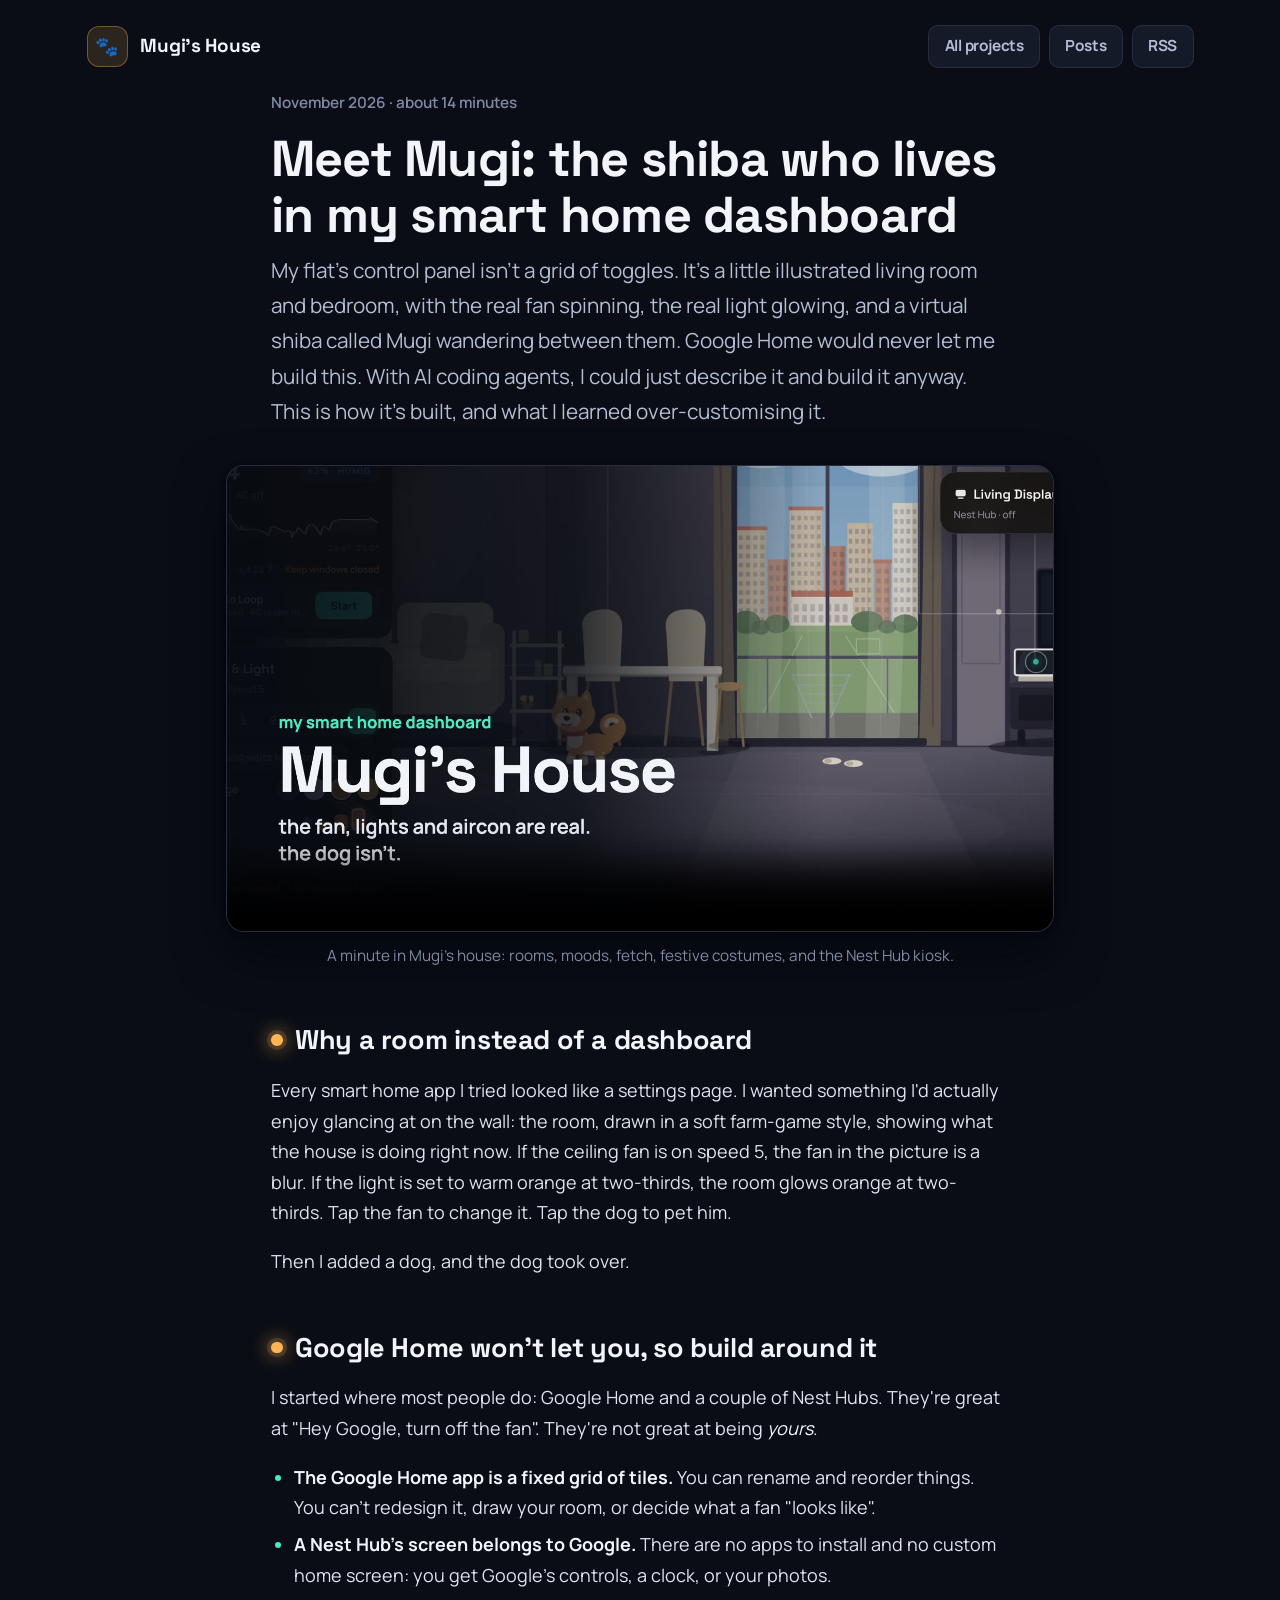
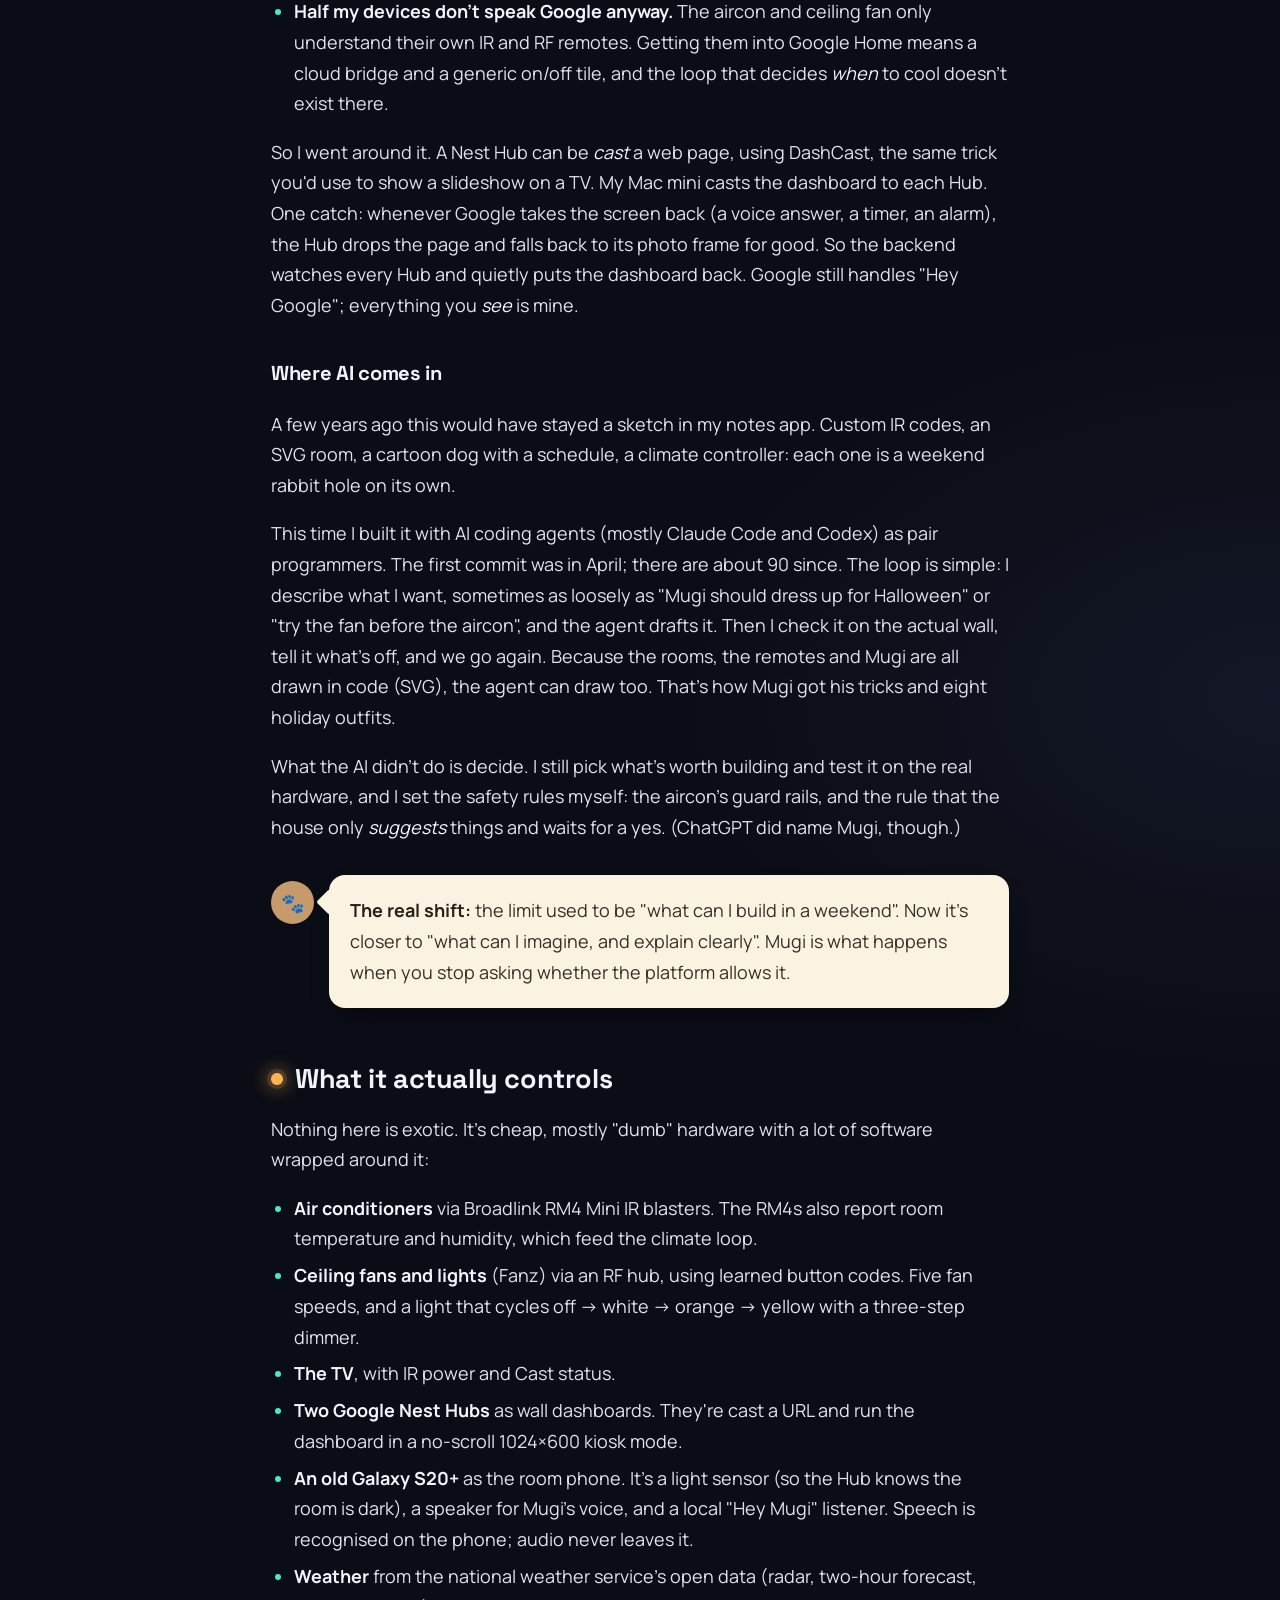
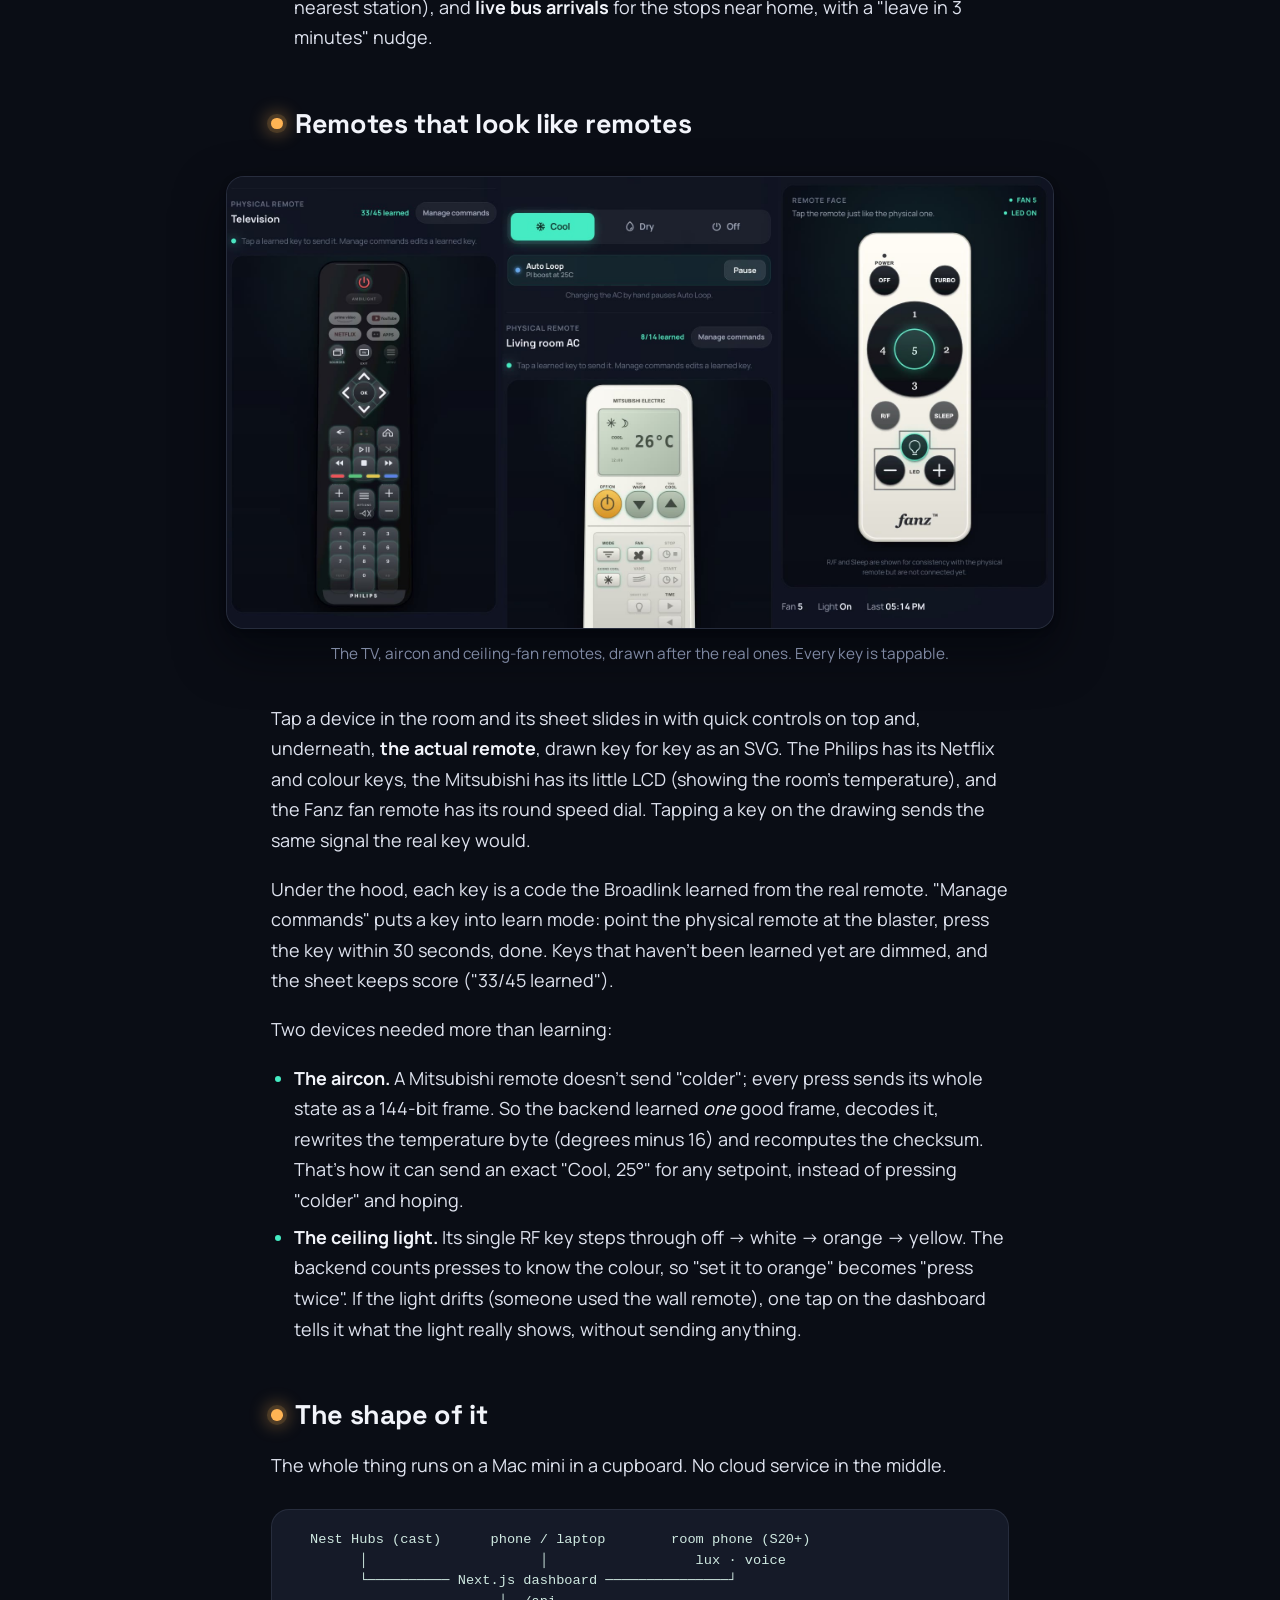
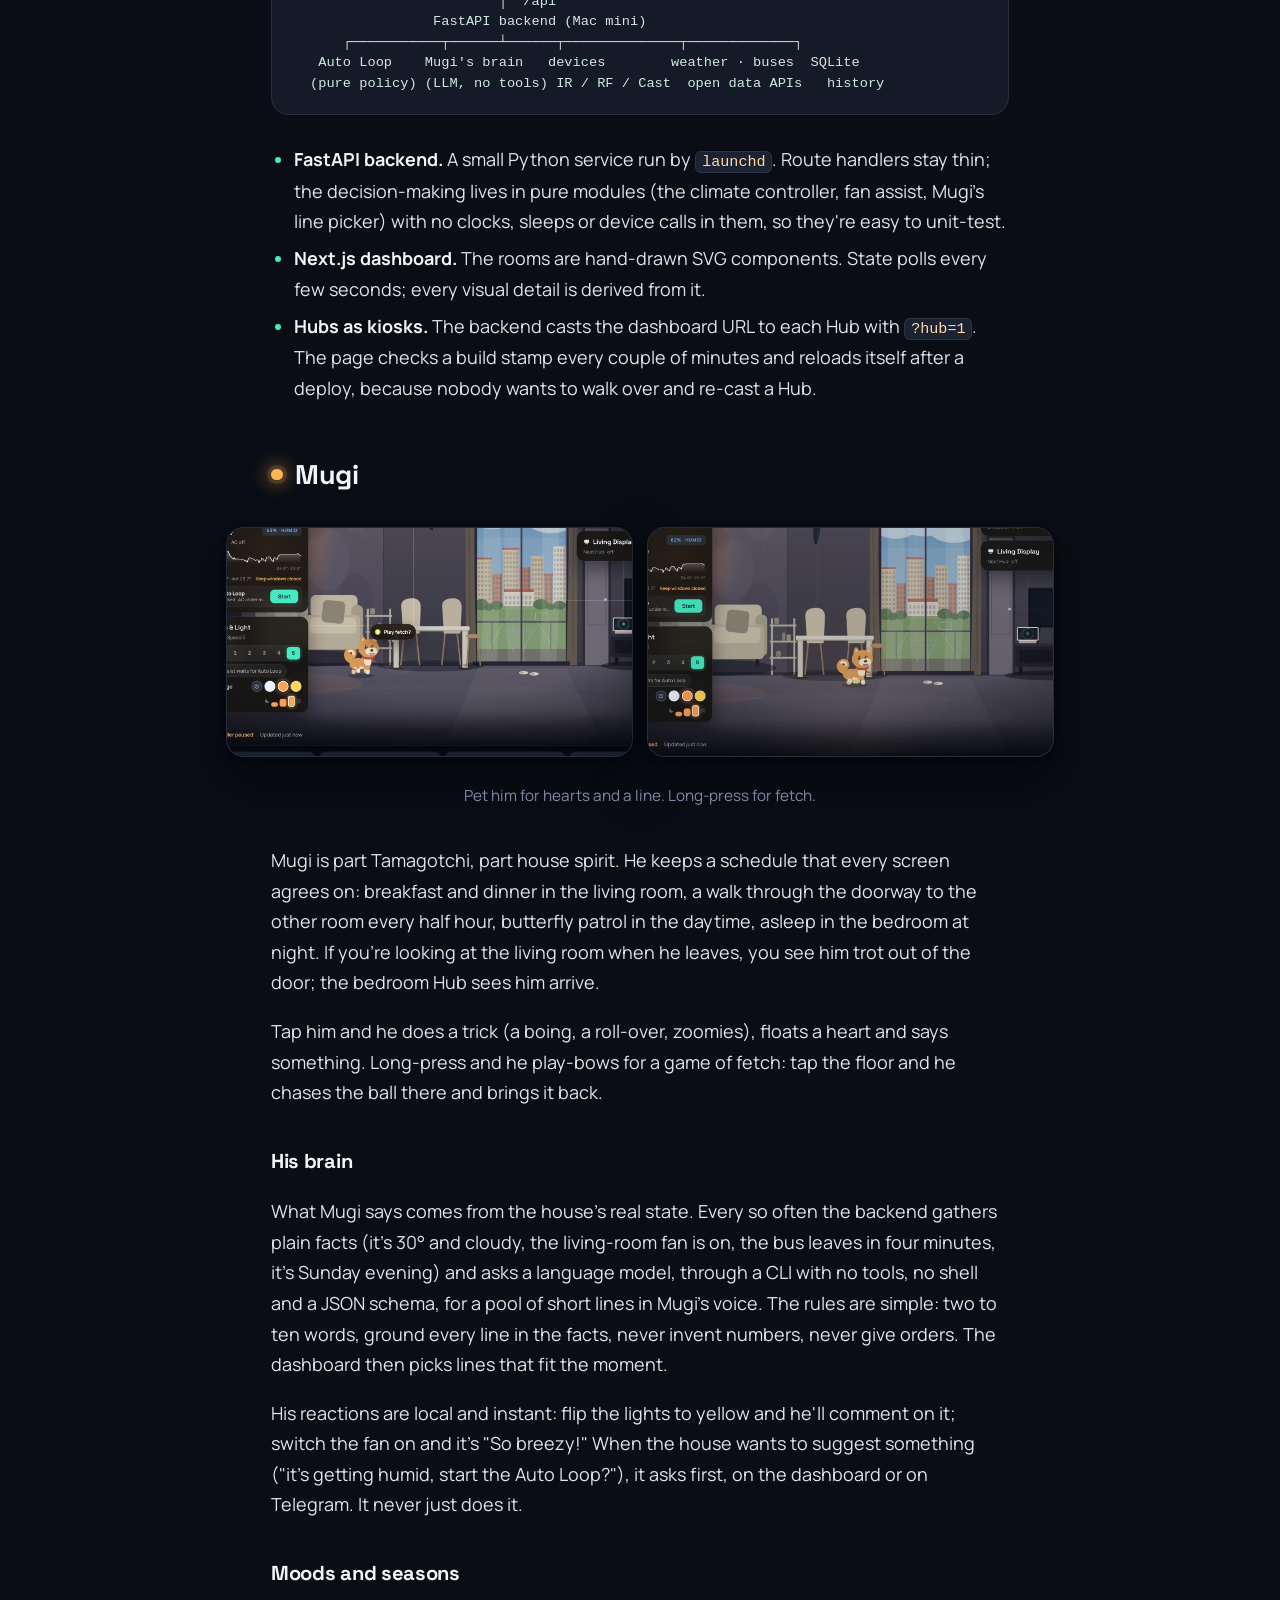
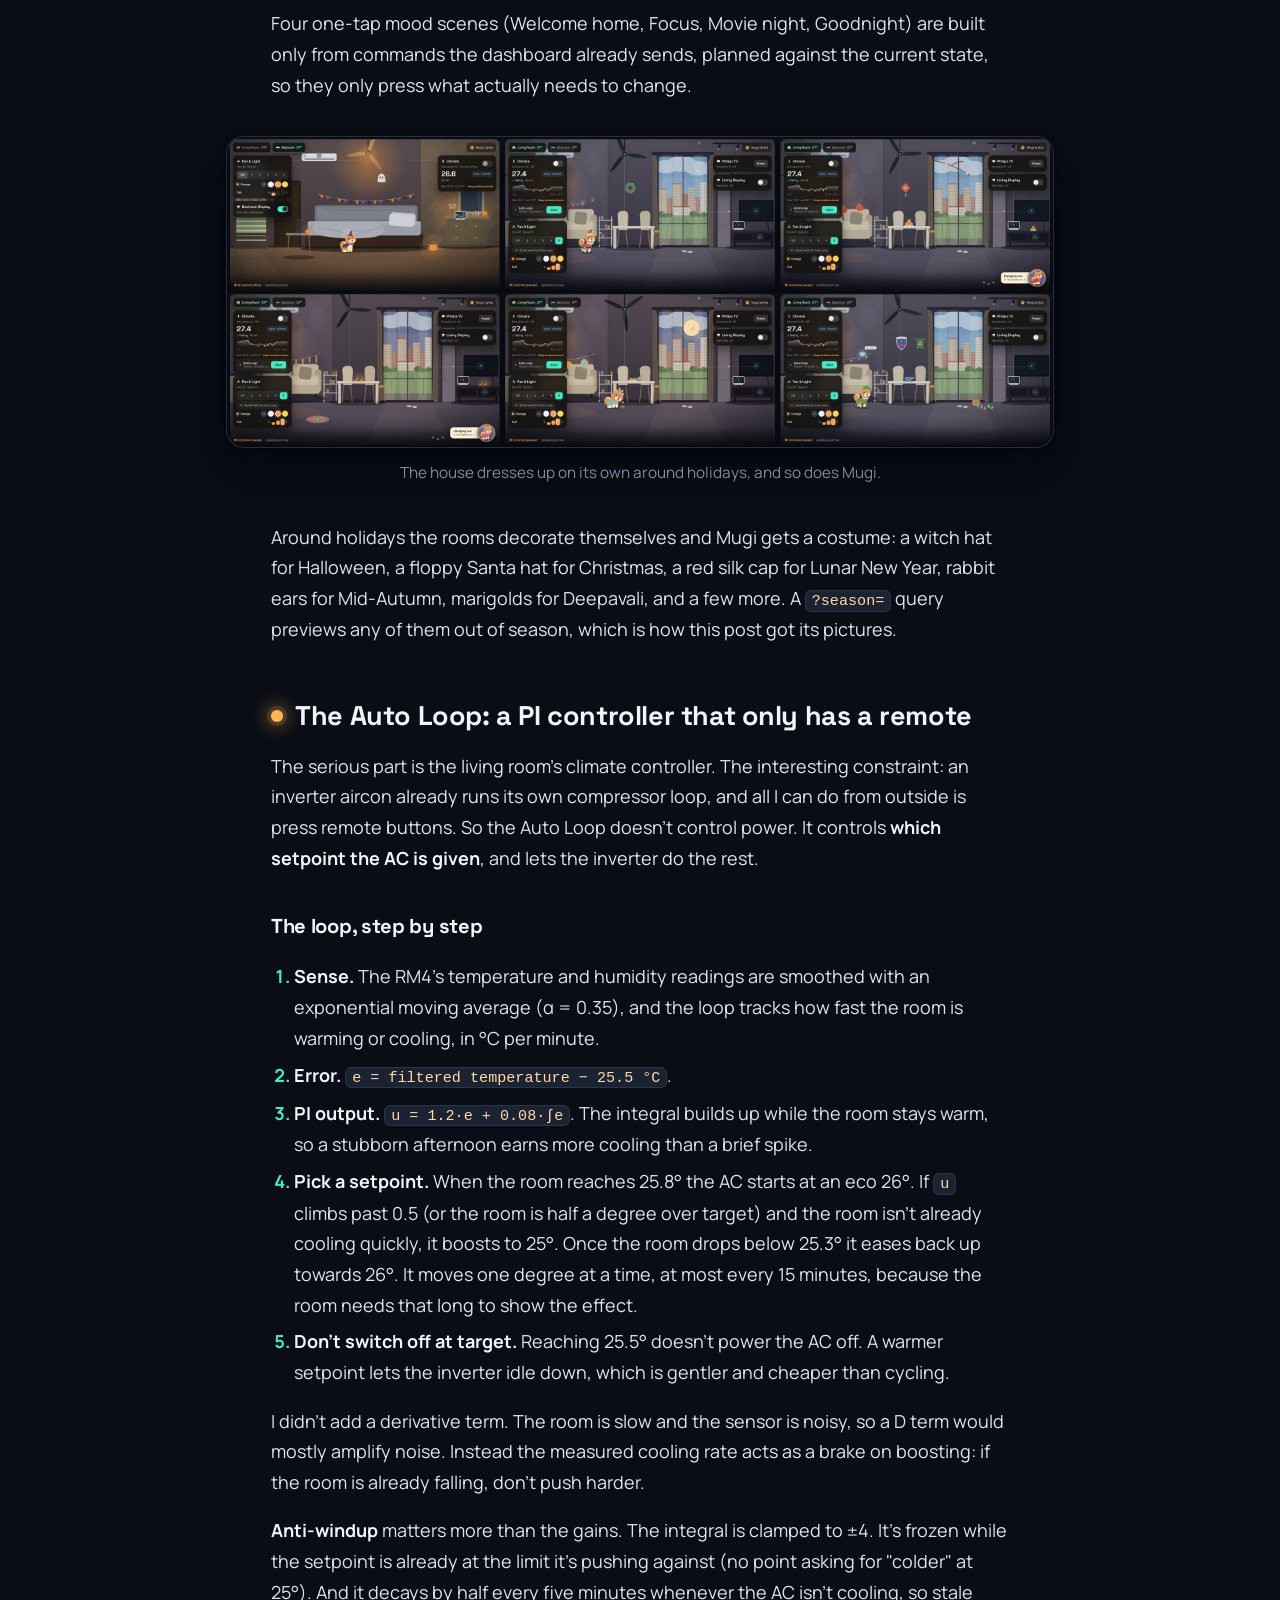
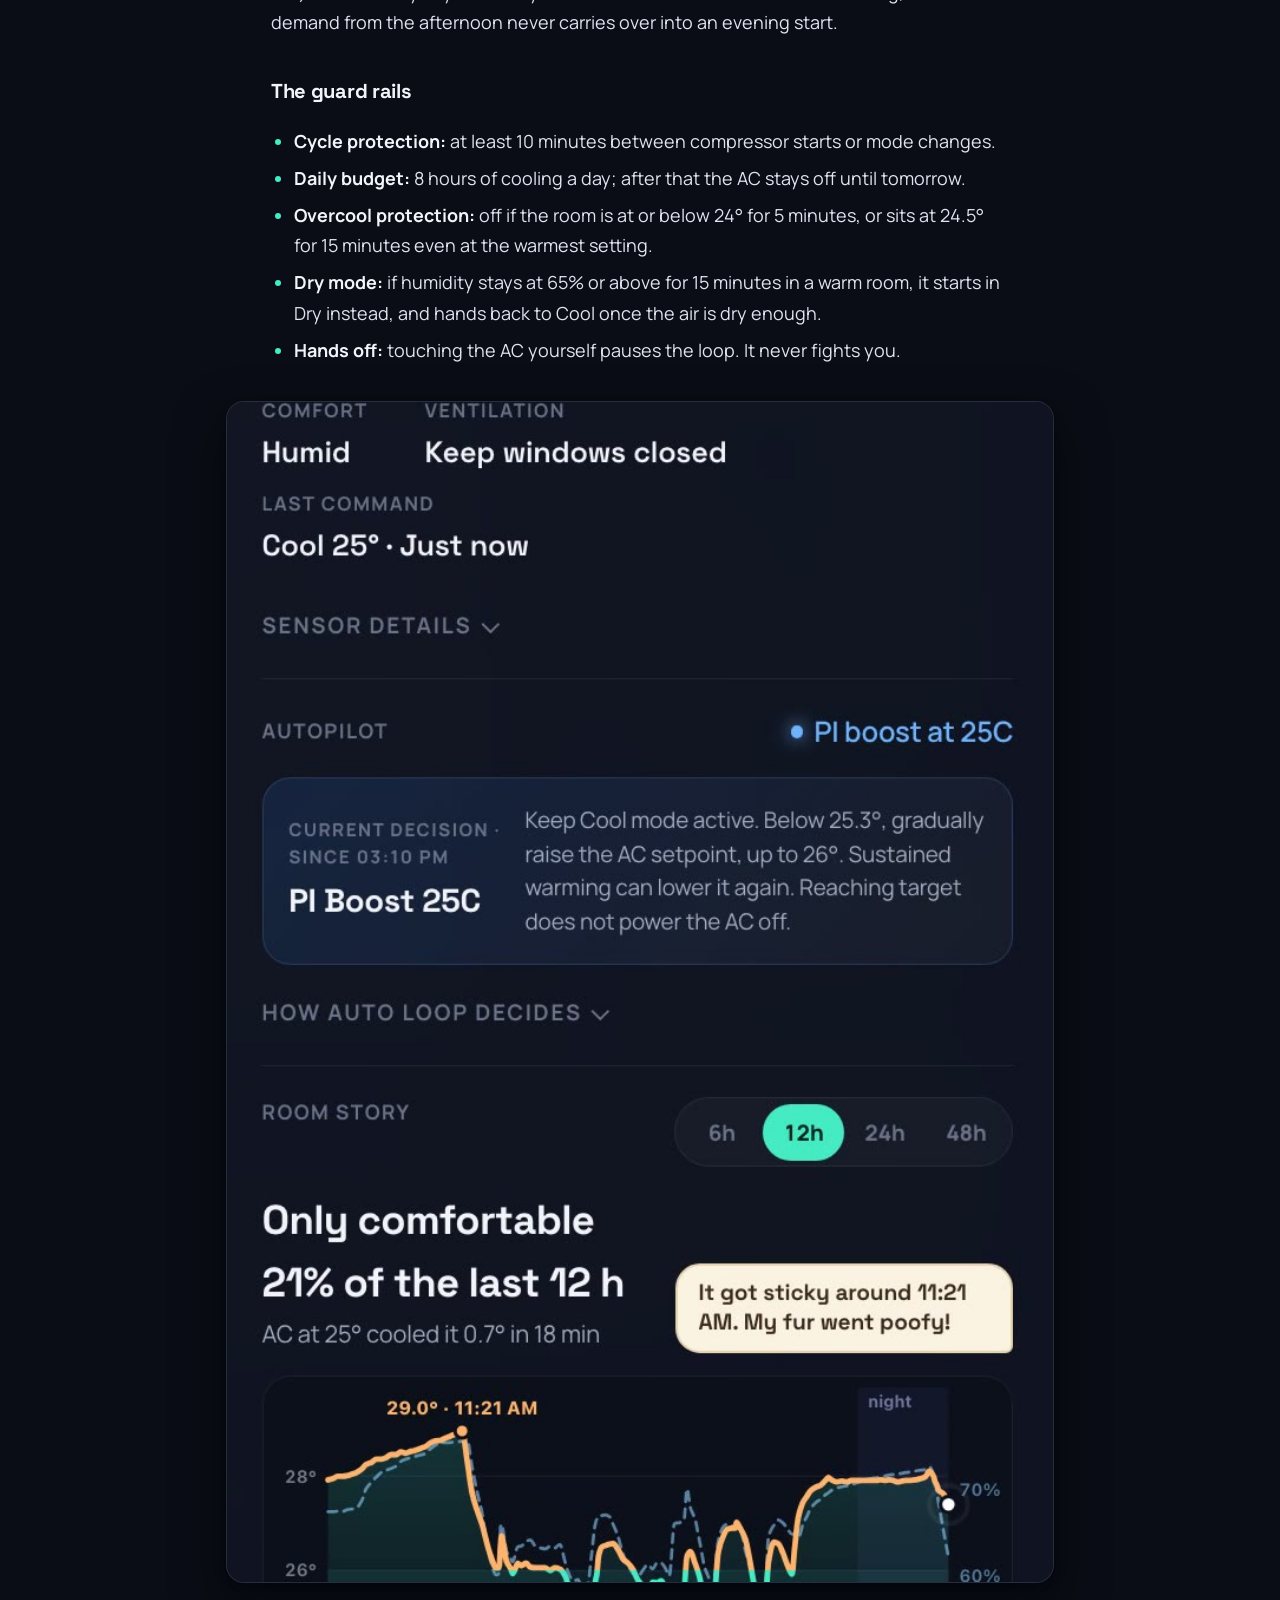
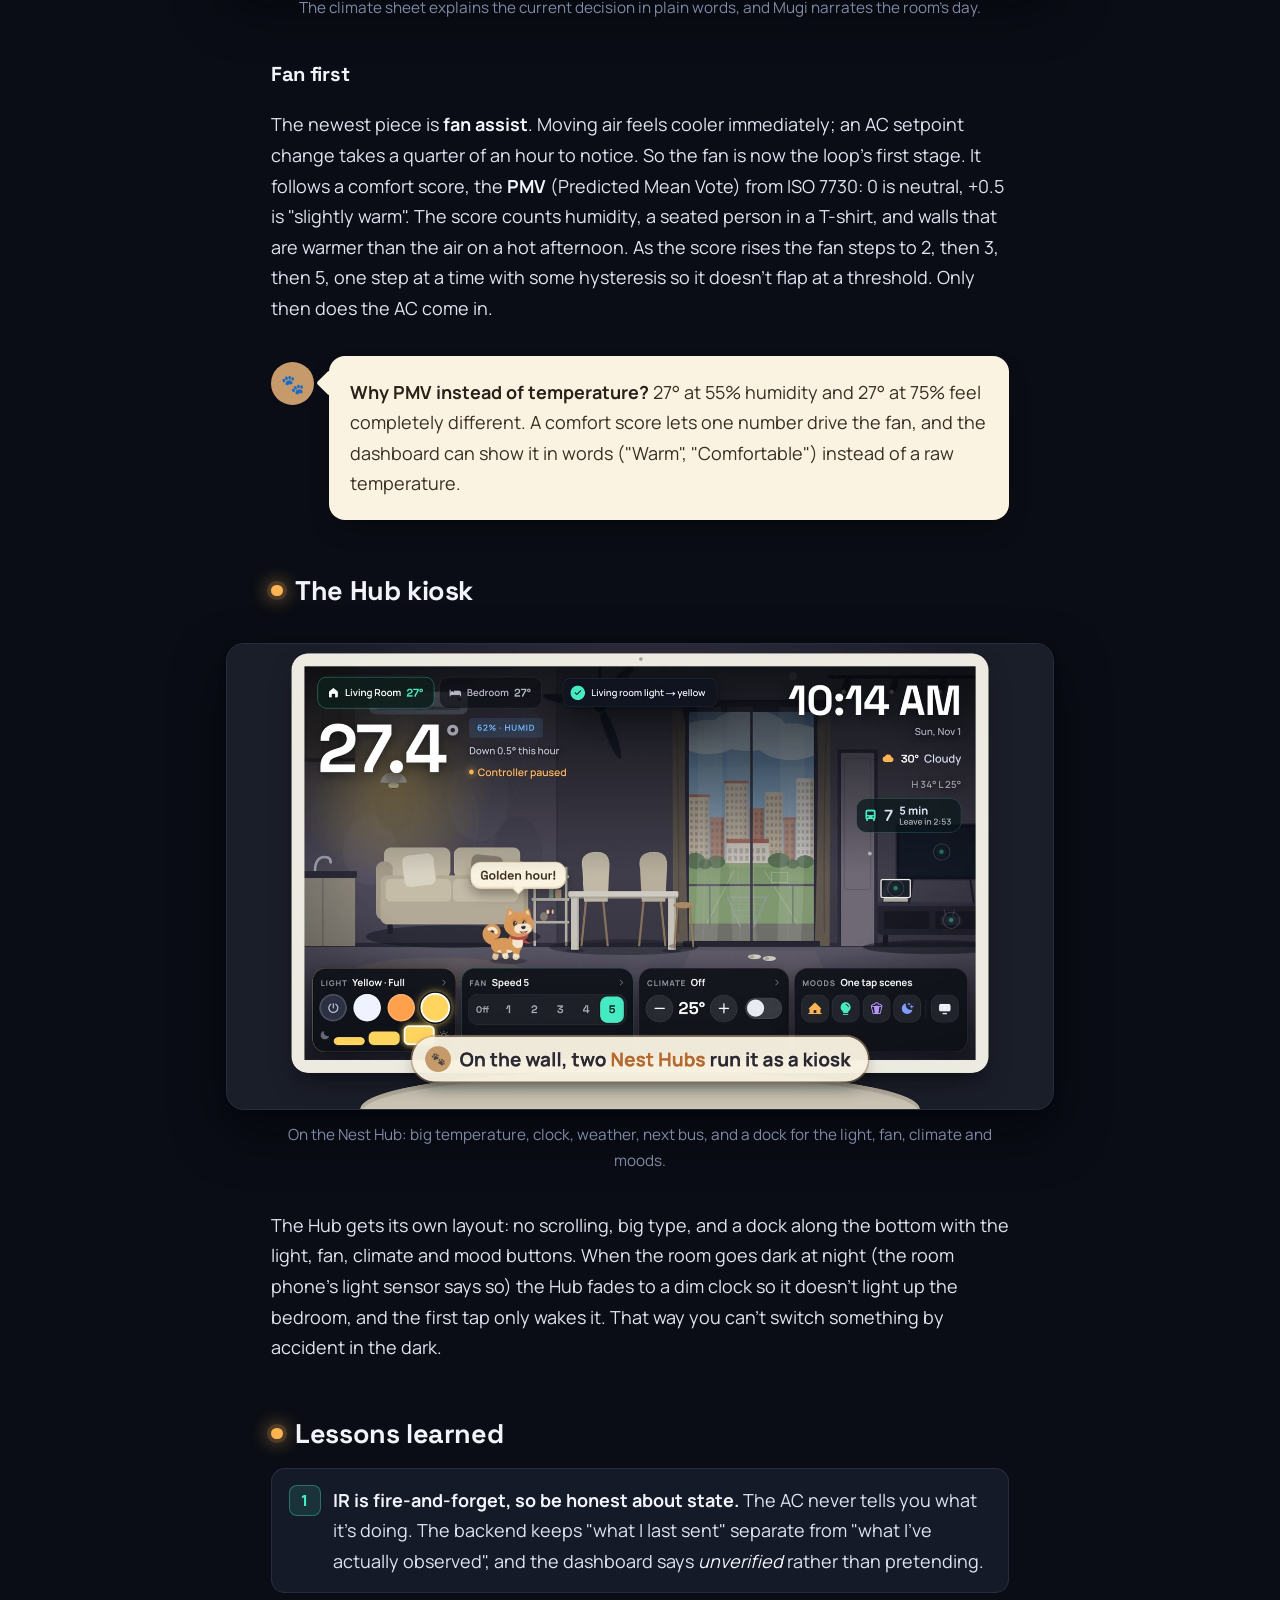
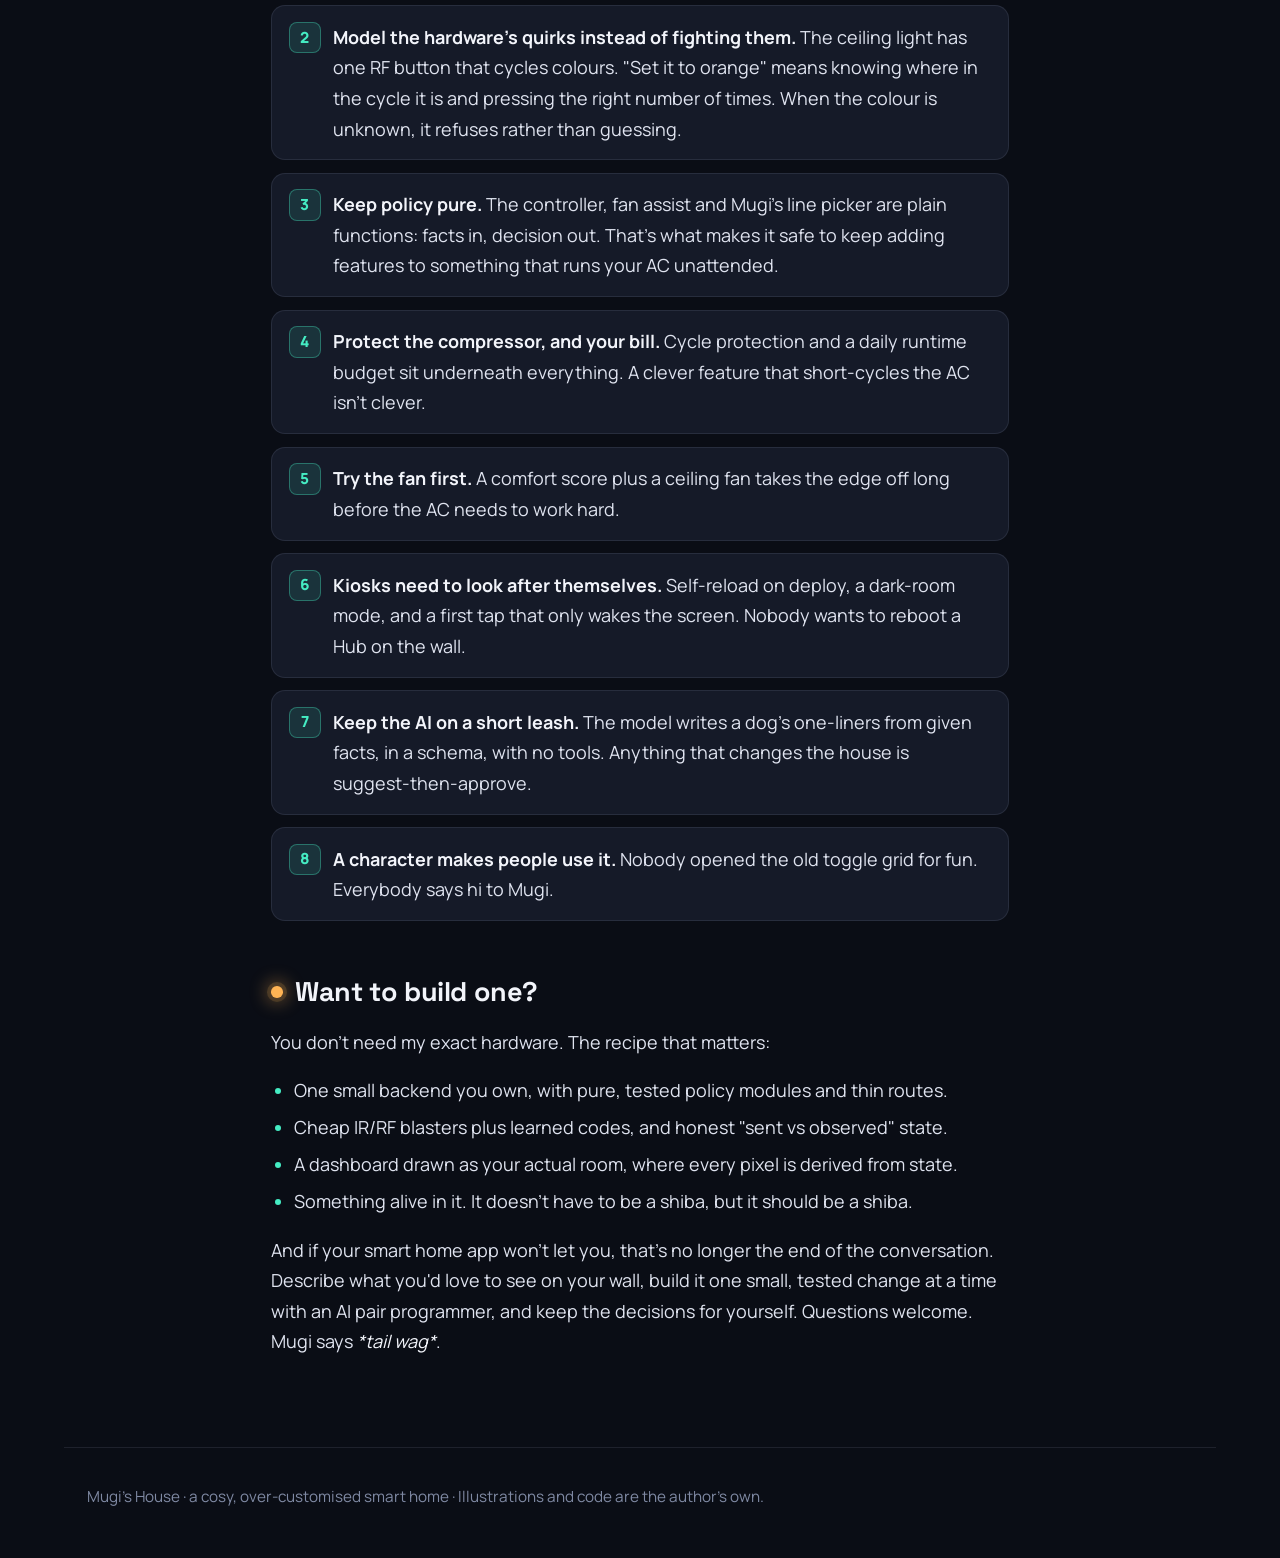
==== commit 9003a767: "Link back to the side projects home Co-Authored-By: Claude Opus 5.5 <noreply@anthropic.com>" ====
--- a/posts/meet-mugi/index.html
+++ b/posts/meet-mugi/index.html
@@ -20,7 +20,7 @@
   <header class="site-head">
     <span class="paw" aria-hidden="true">🐾</span>
     <a href="../../">Mugi's House</a>
-    <nav><a href="../../">Posts</a><a href="../../feed.xml">RSS</a></nav>
+    <nav><a href="https://sancerio.github.io/">All projects</a><a href="../../">Posts</a><a href="../../feed.xml">RSS</a></nav>
   </header>
 
   <main>
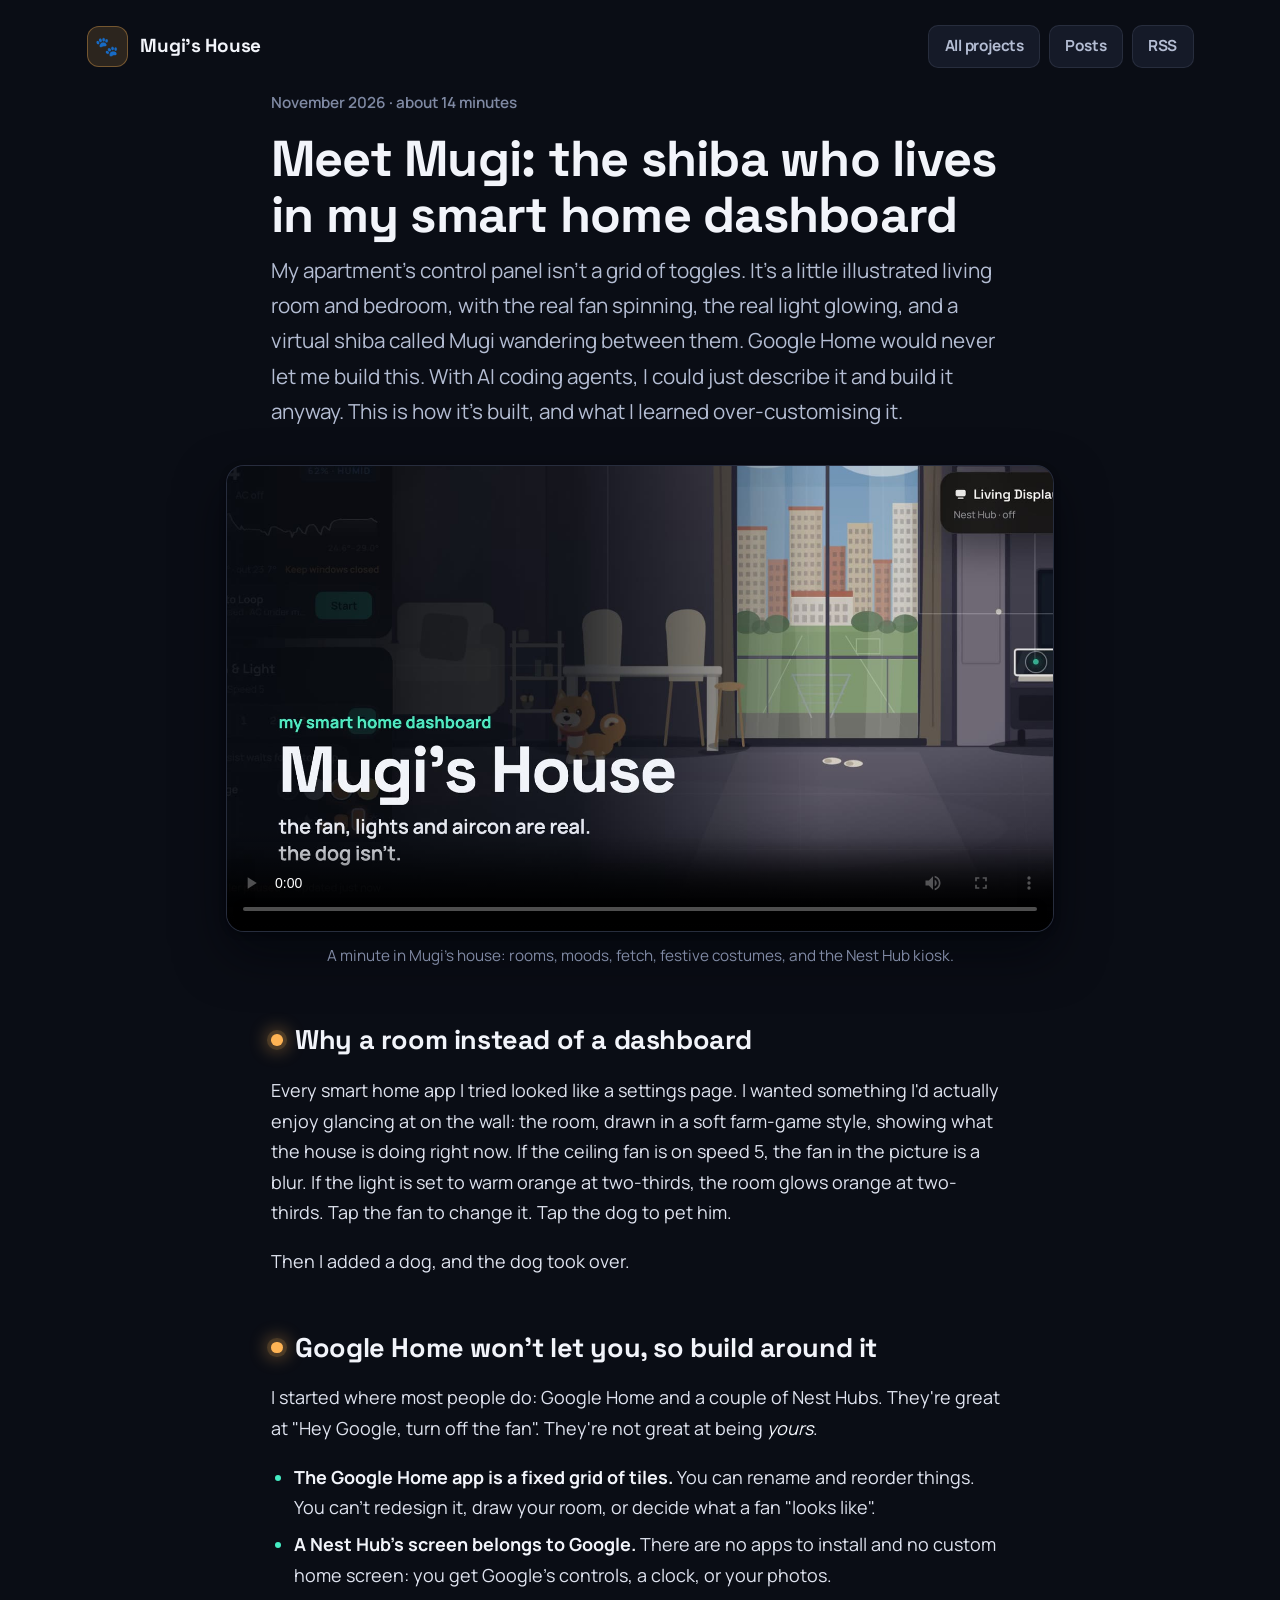
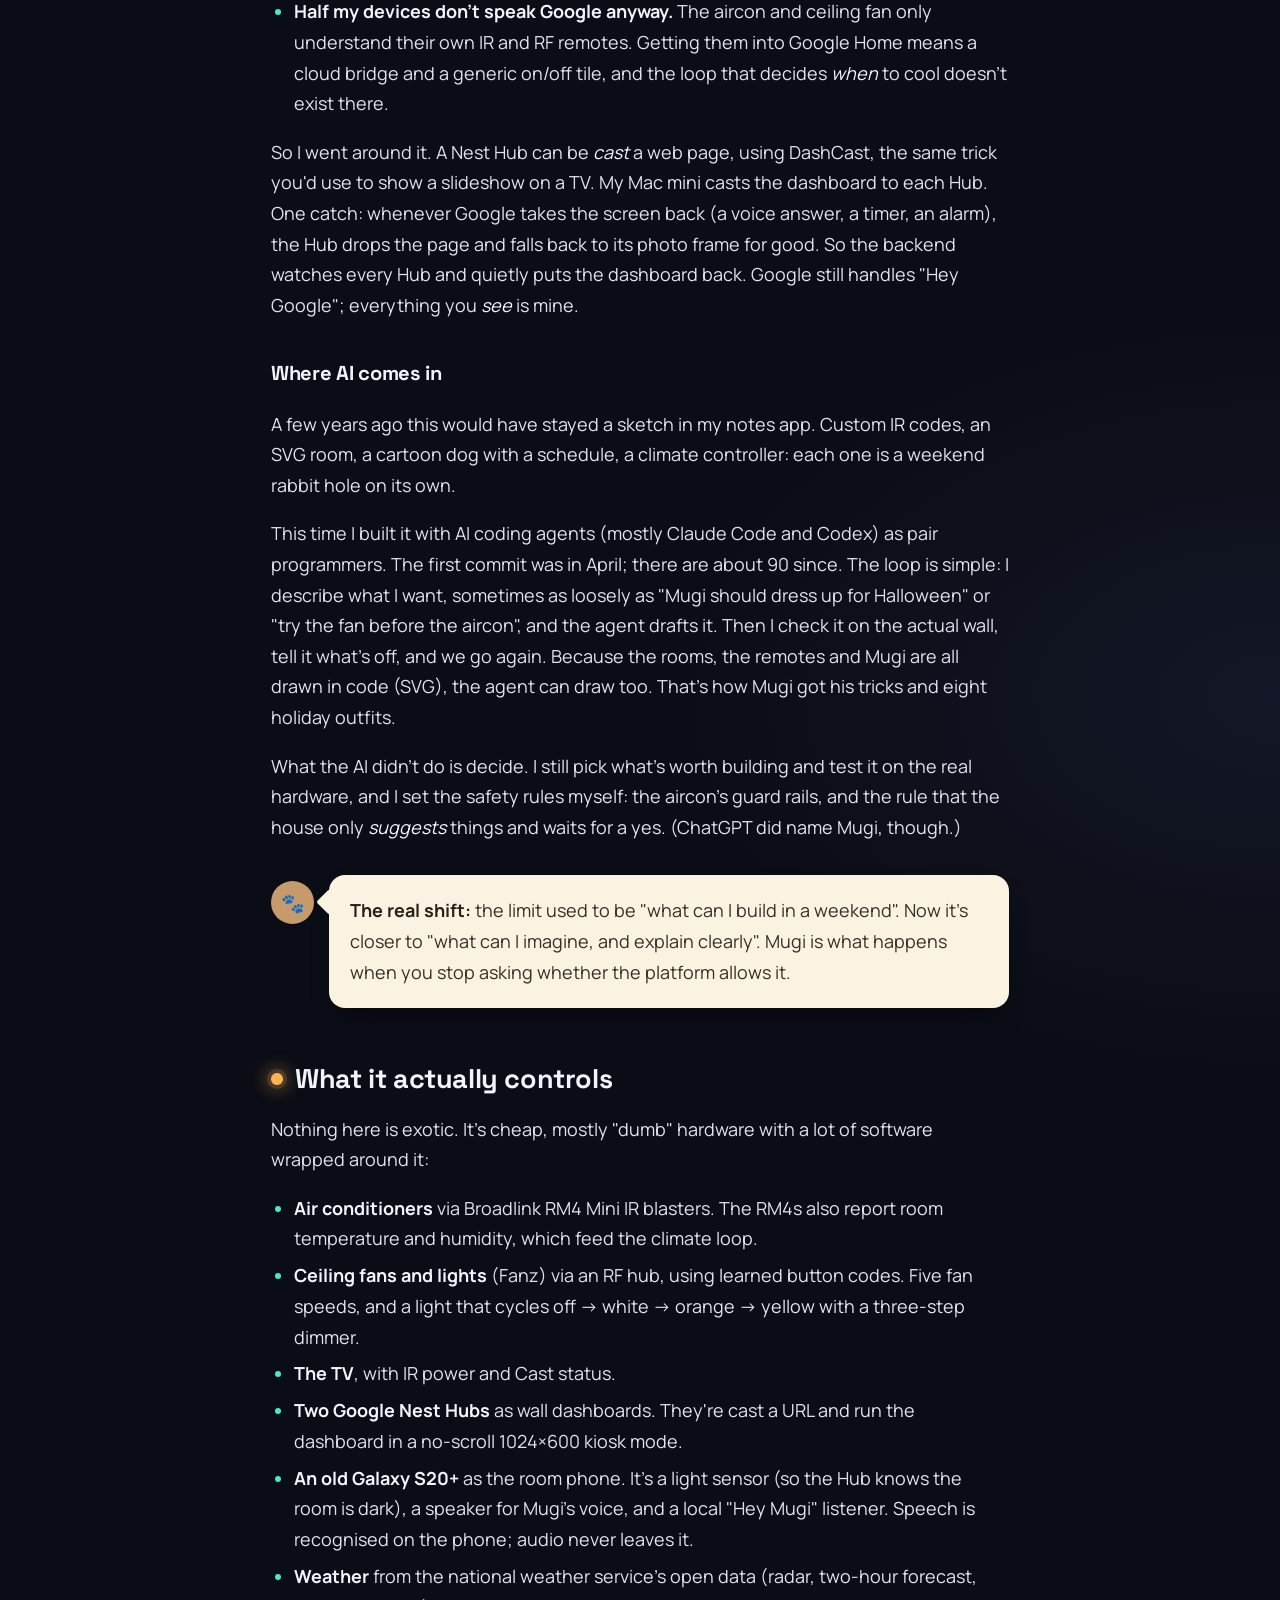
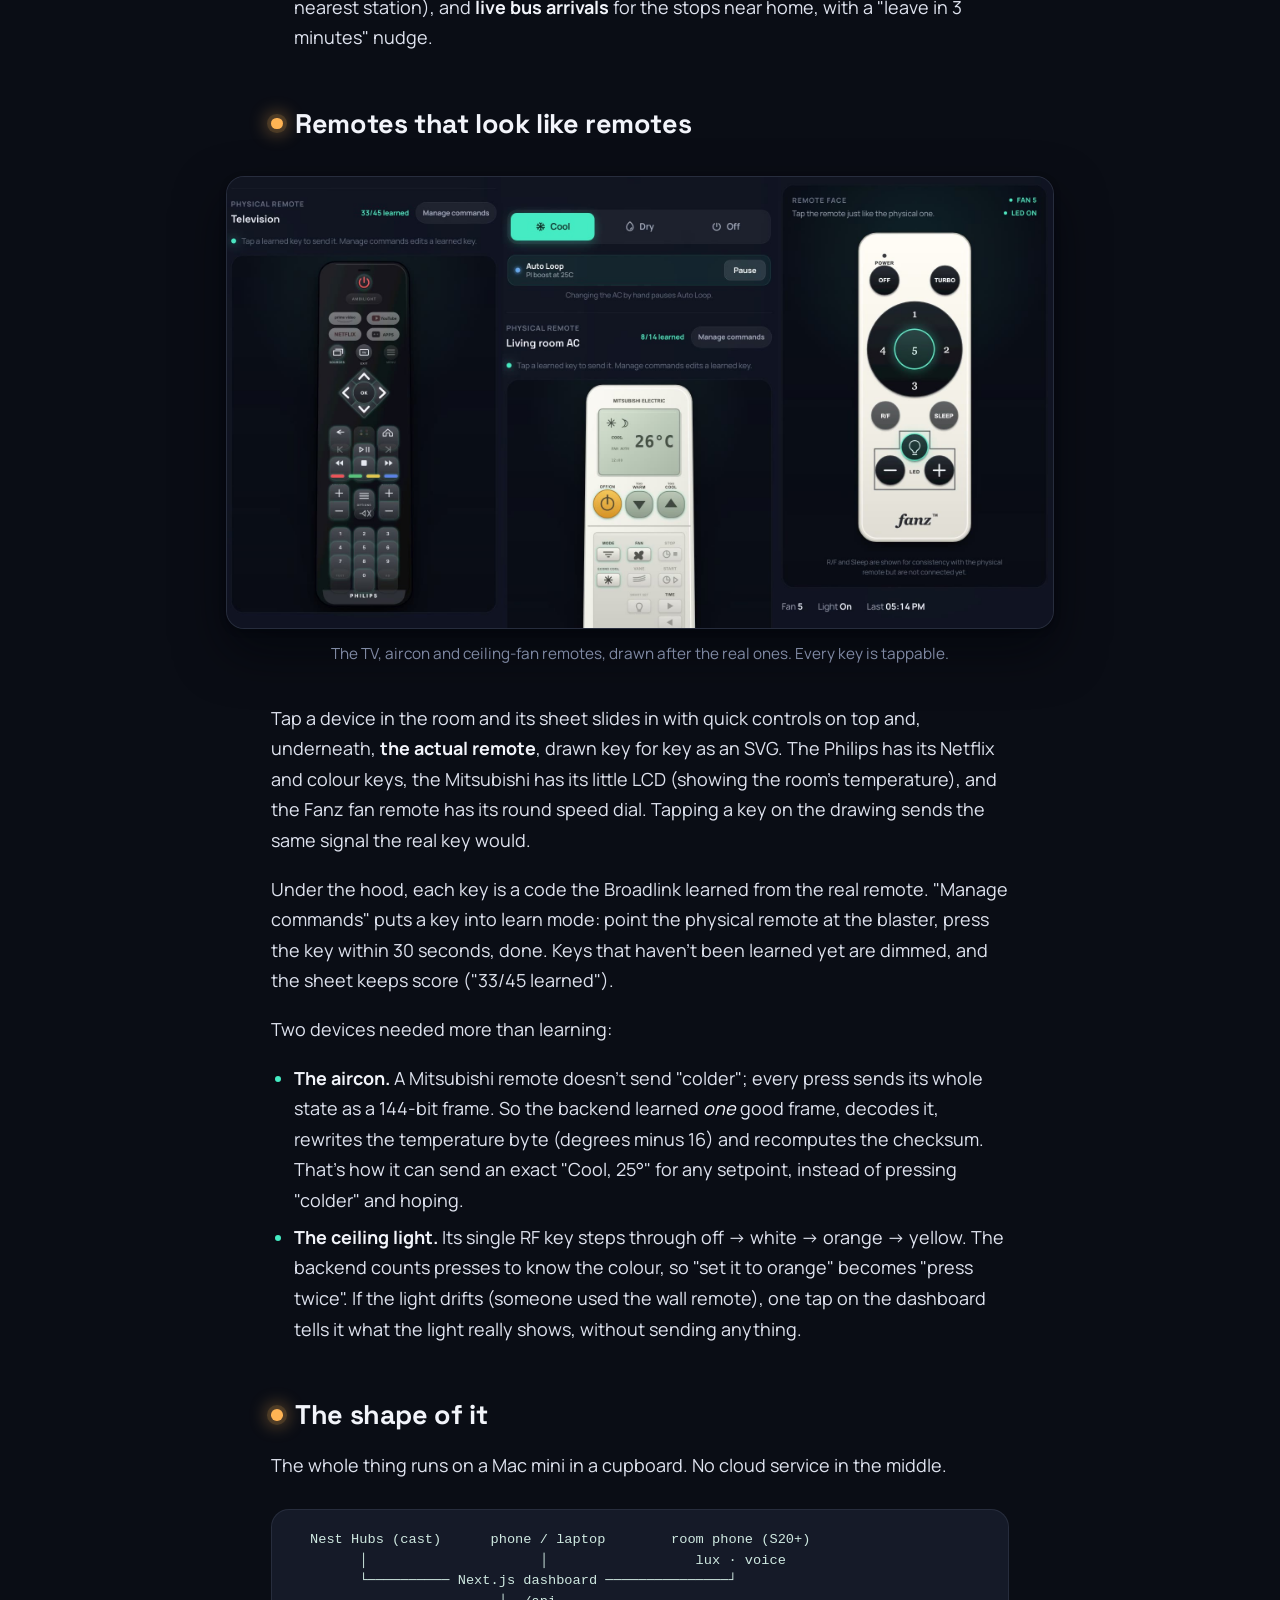
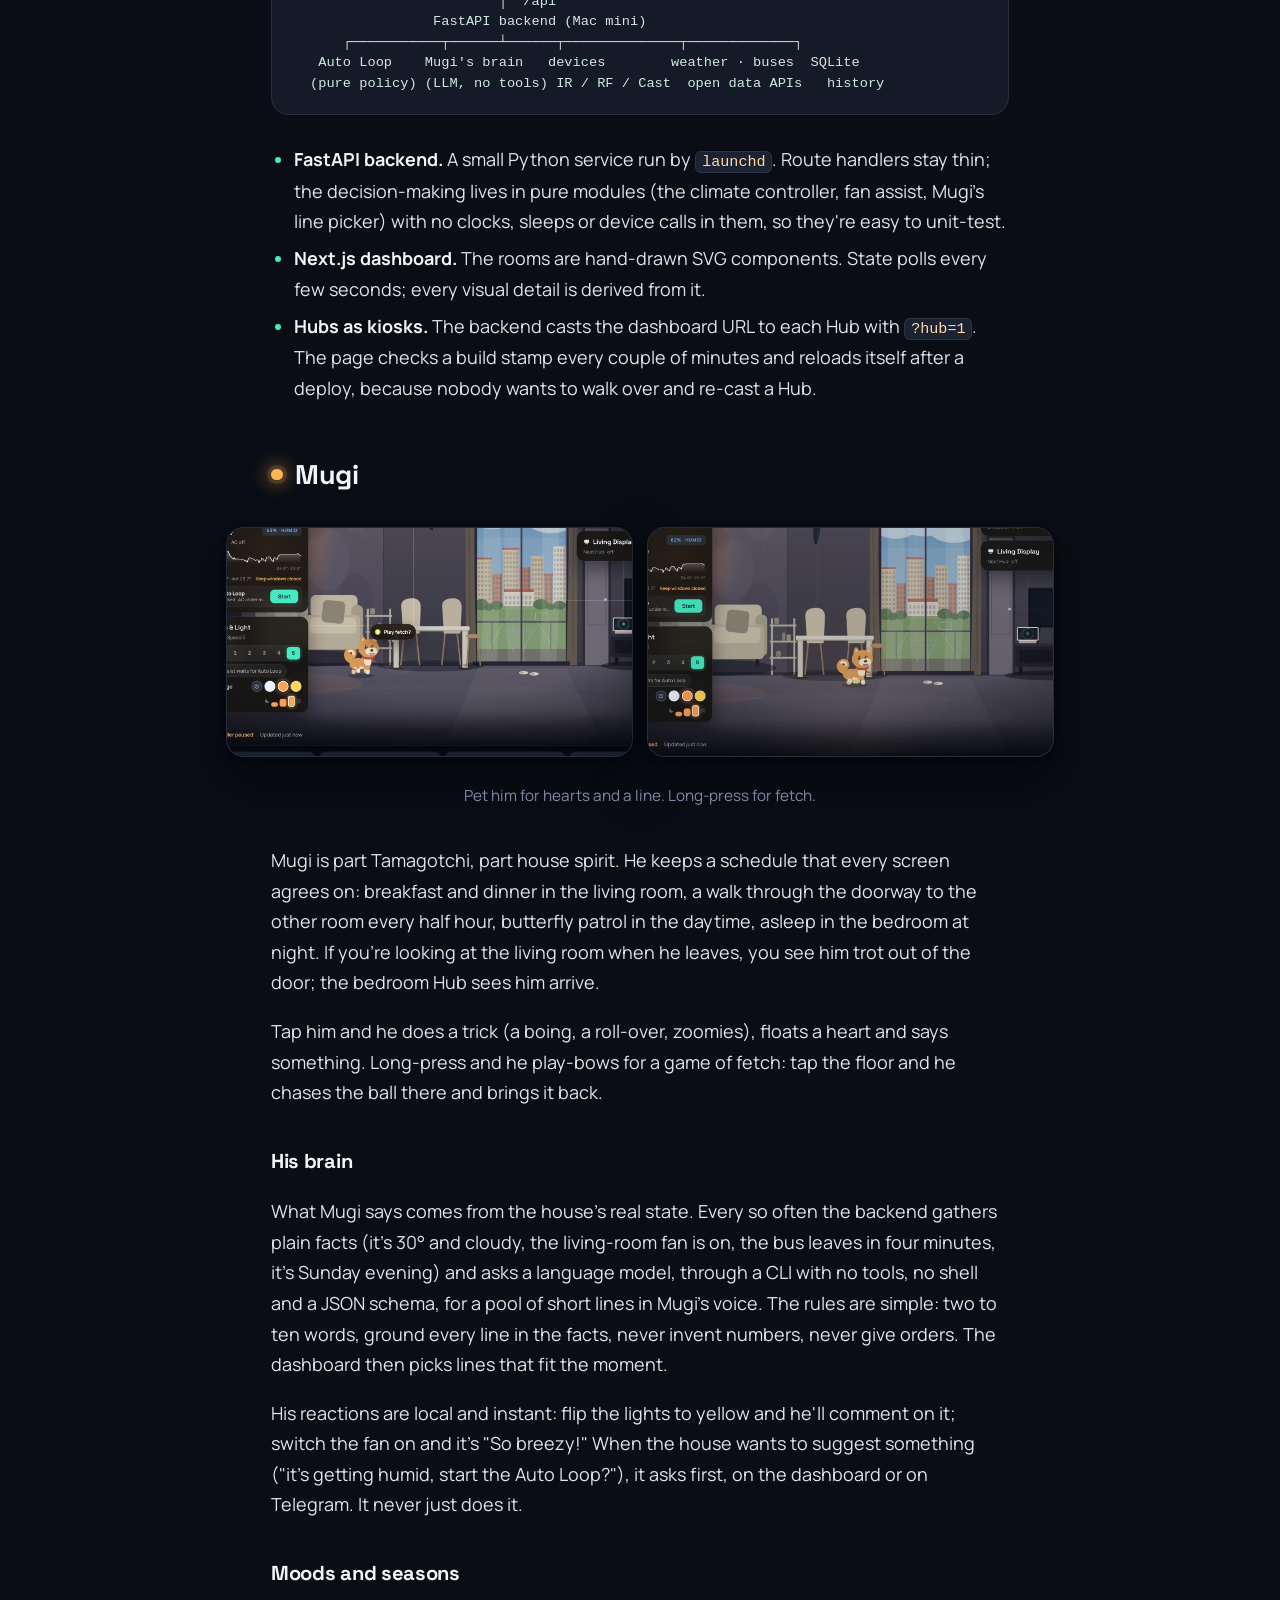
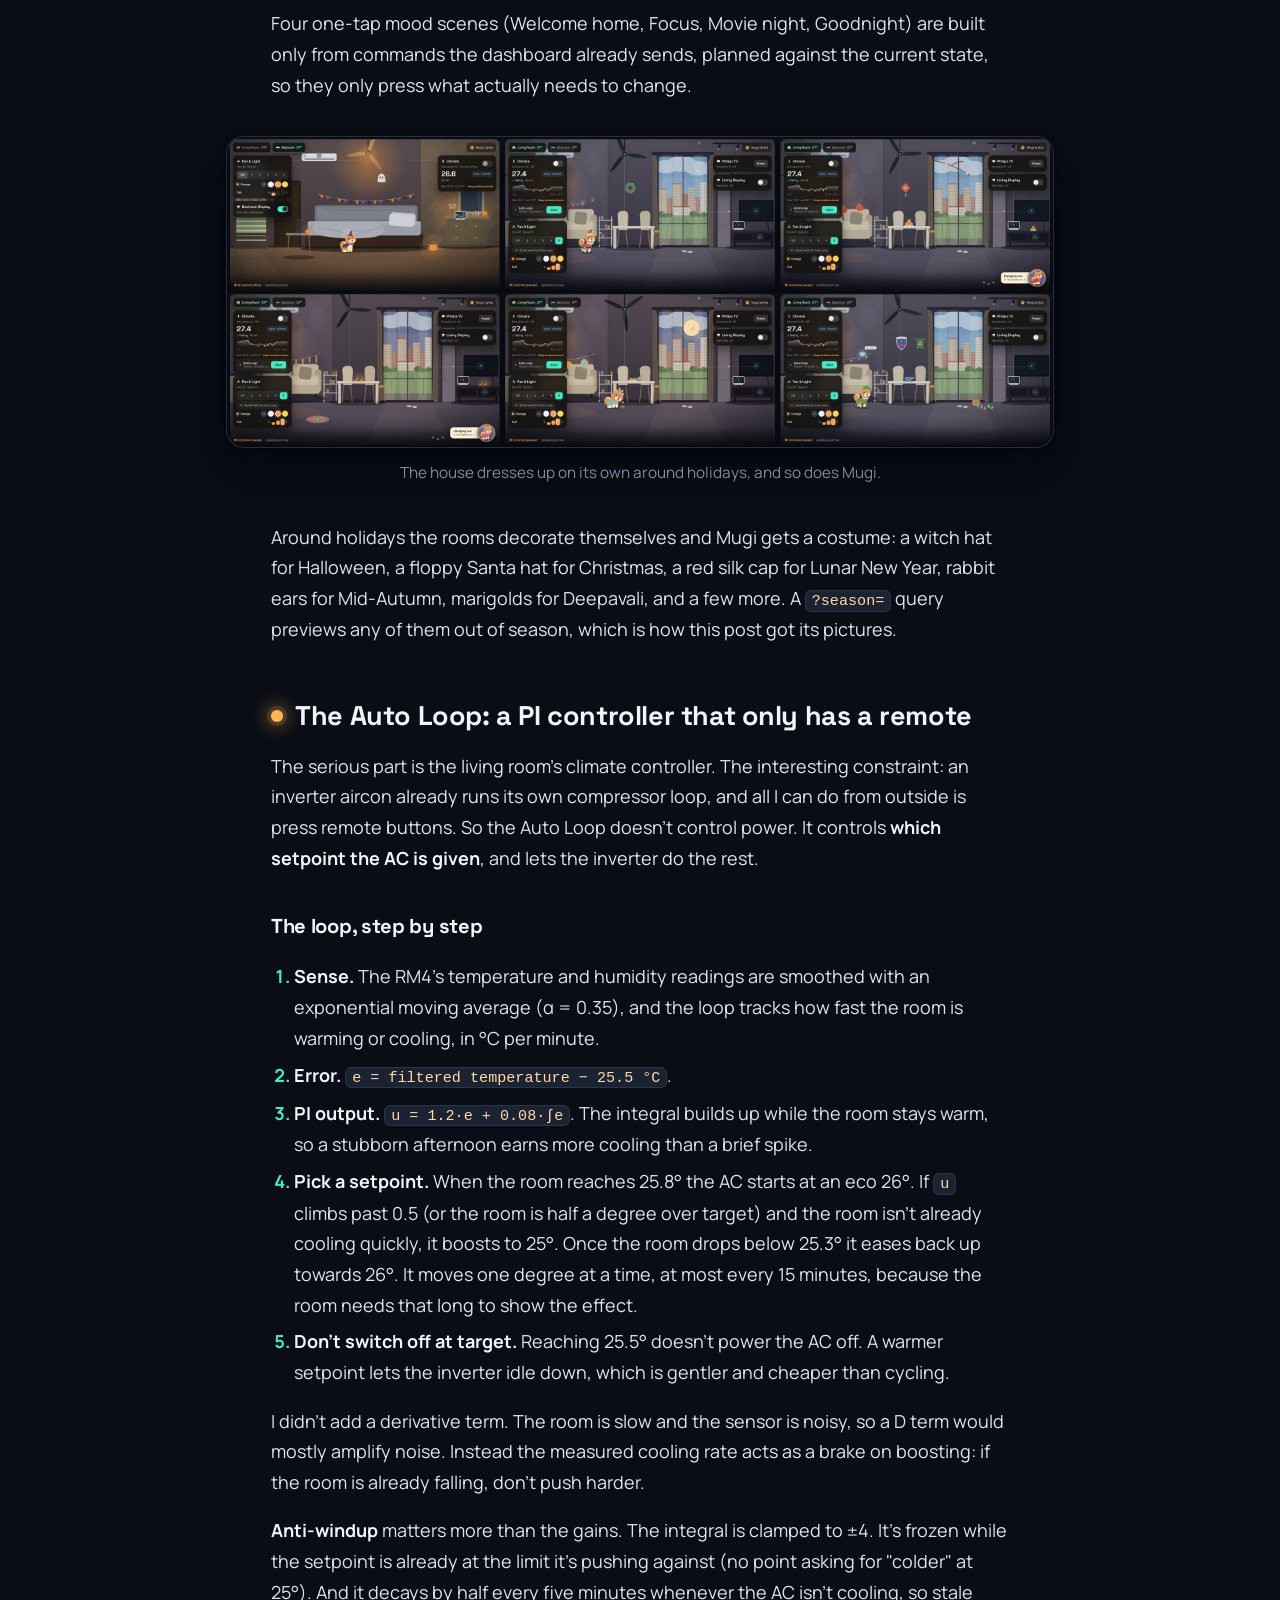
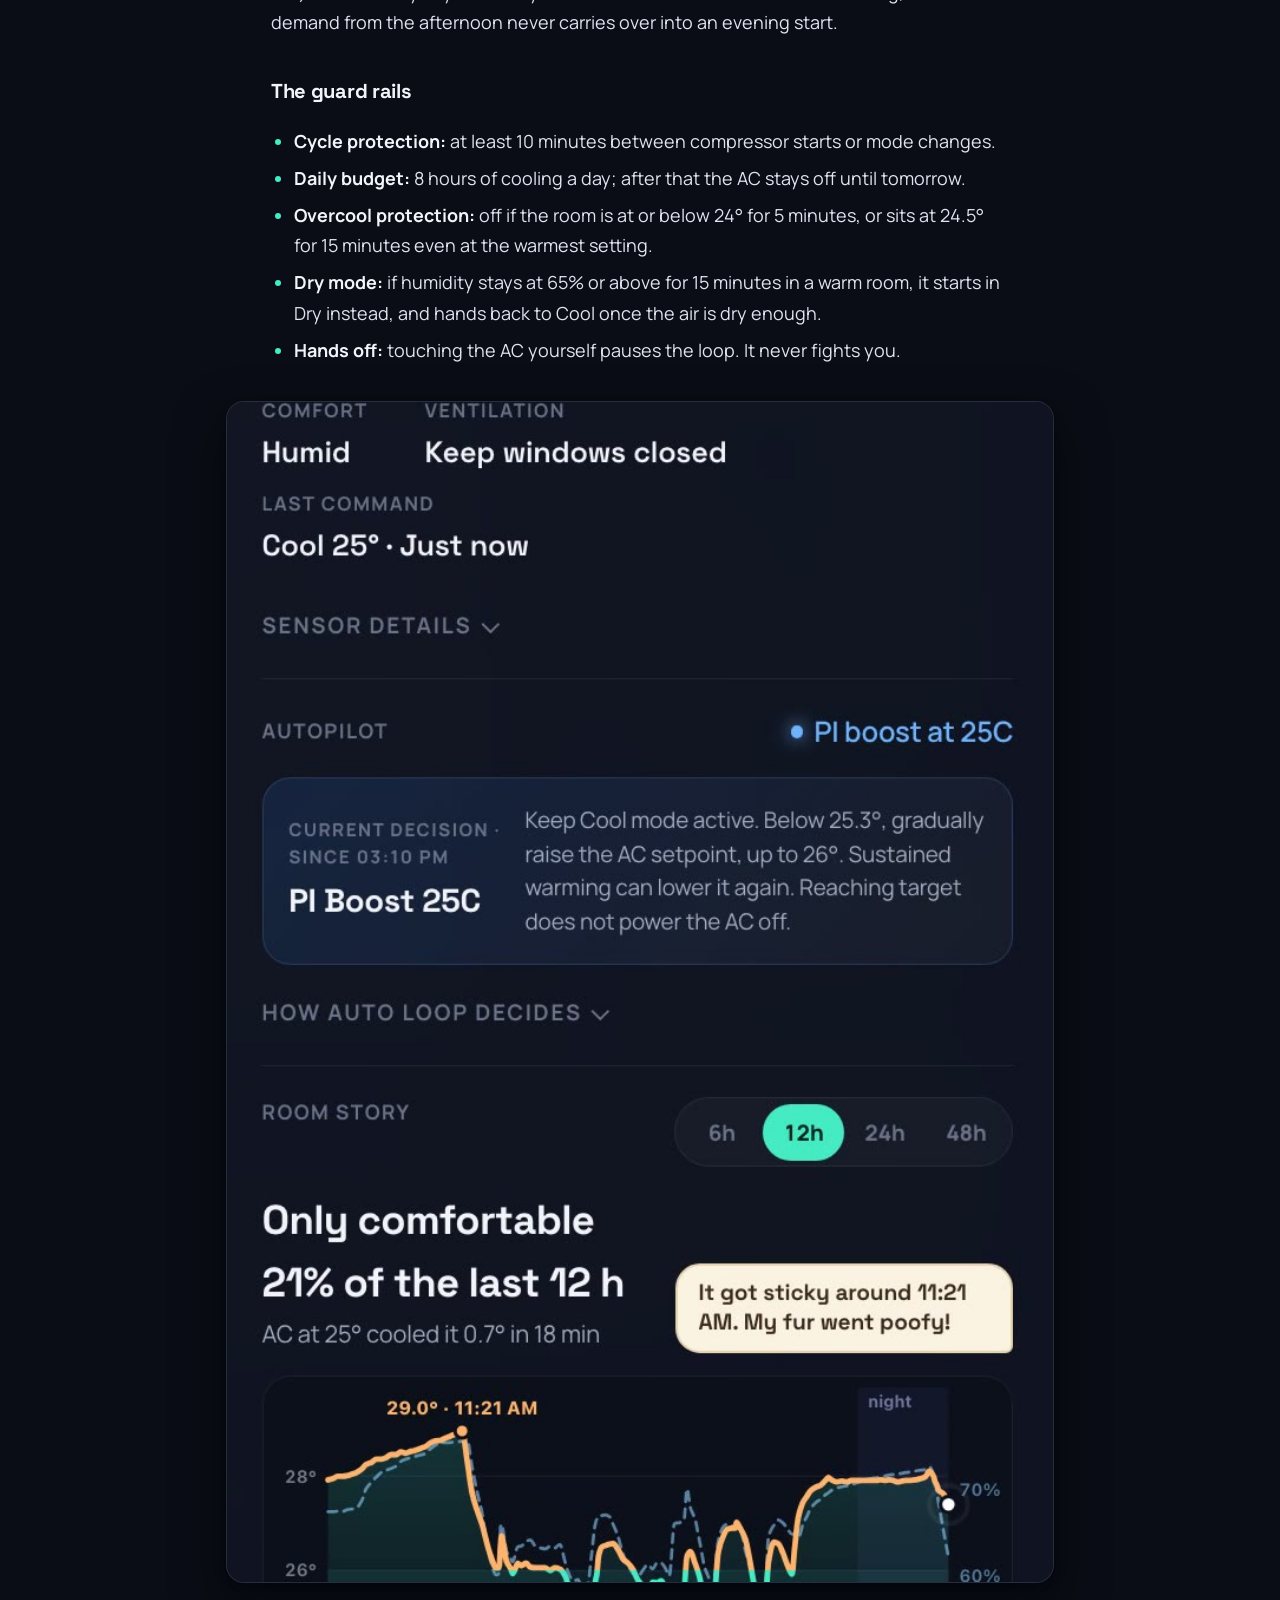
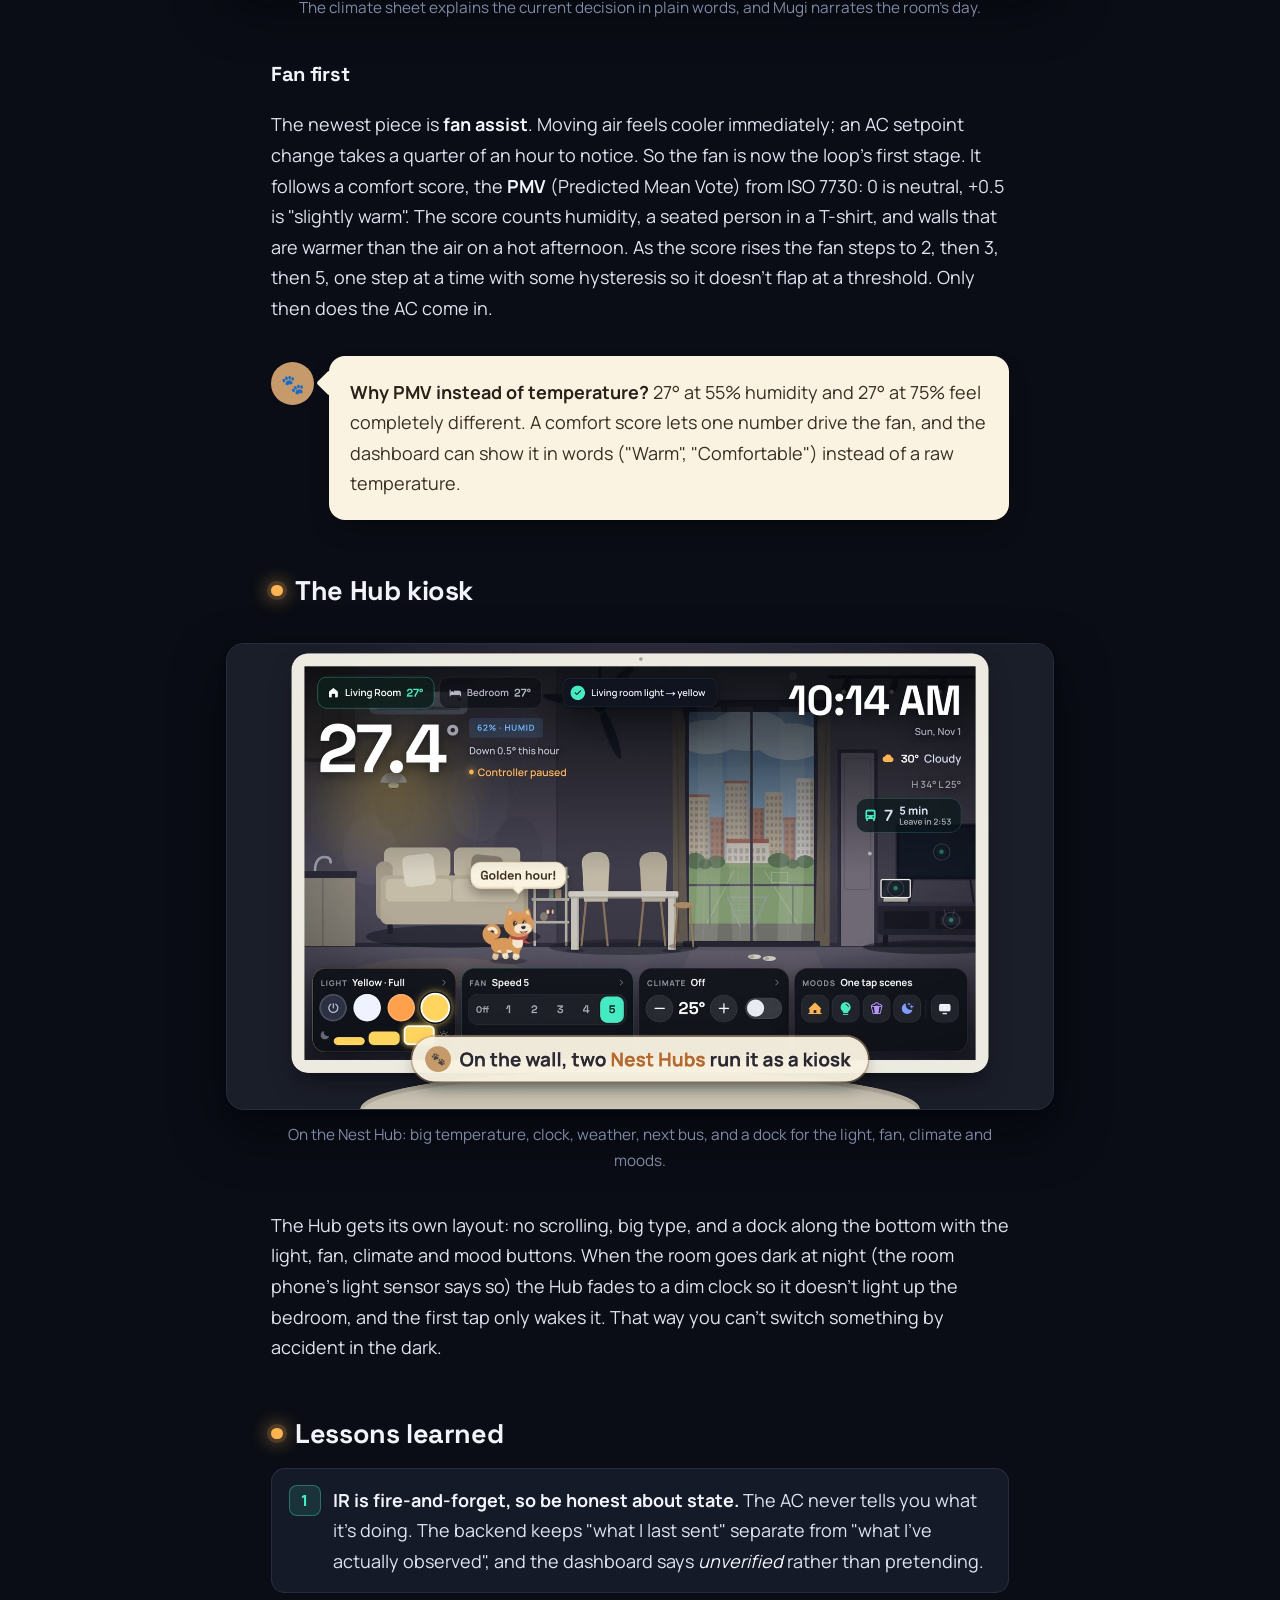
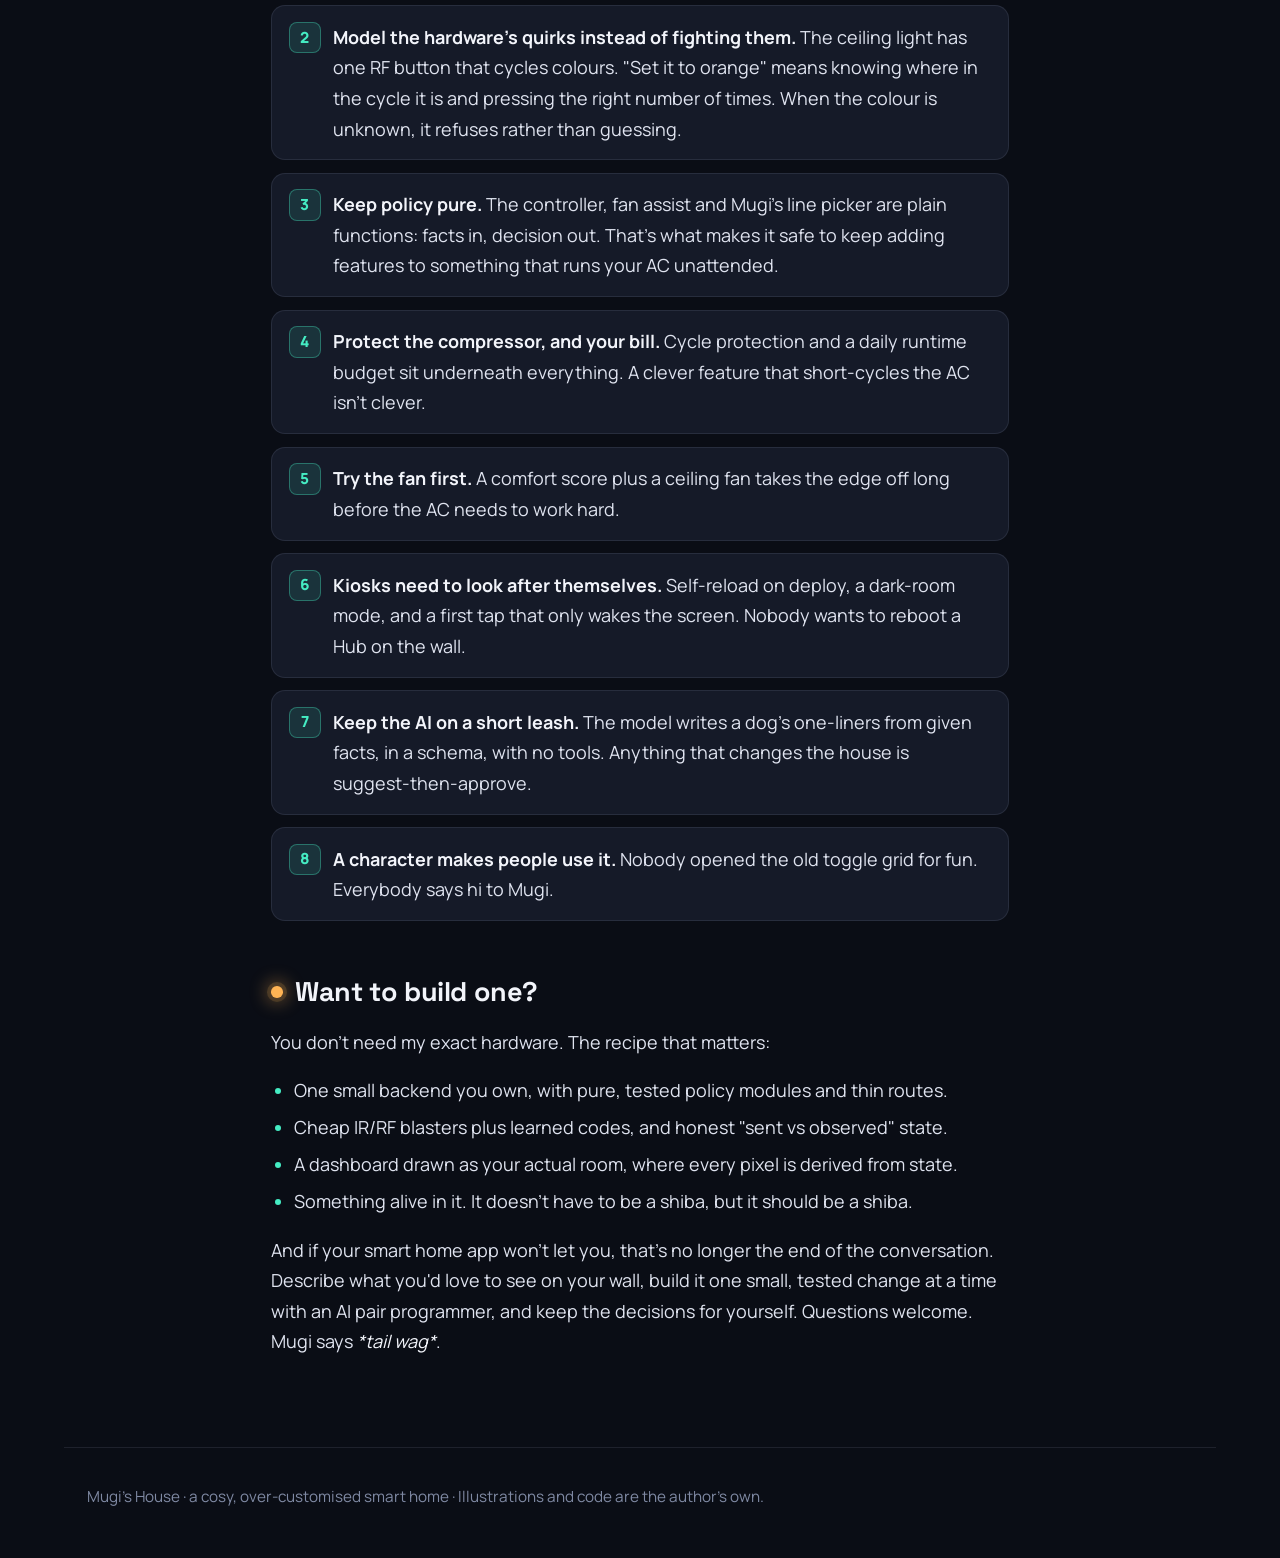
==== commit aa359e30: "Say apartment instead of flat" ====
--- a/posts/meet-mugi/index.html
+++ b/posts/meet-mugi/index.html
@@ -27,7 +27,7 @@
     <article>
       <p class="meta">November 2026 · about 14 minutes</p>
       <h1>Meet Mugi: the shiba who lives in my smart home dashboard</h1>
-      <p class="lede">My flat's control panel isn't a grid of toggles. It's a little illustrated living room and bedroom, with the real fan spinning, the real light glowing, and a virtual shiba called Mugi wandering between them. Google Home would never let me build this. With AI coding agents, I could just describe it and build it anyway. This is how it's built, and what I learned over-customising it.</p>
+      <p class="lede">My apartment's control panel isn't a grid of toggles. It's a little illustrated living room and bedroom, with the real fan spinning, the real light glowing, and a virtual shiba called Mugi wandering between them. Google Home would never let me build this. With AI coding agents, I could just describe it and build it anyway. This is how it's built, and what I learned over-customising it.</p>
 
       <figure>
         <video controls playsinline preload="metadata" poster="../../assets/img/poster.jpg">
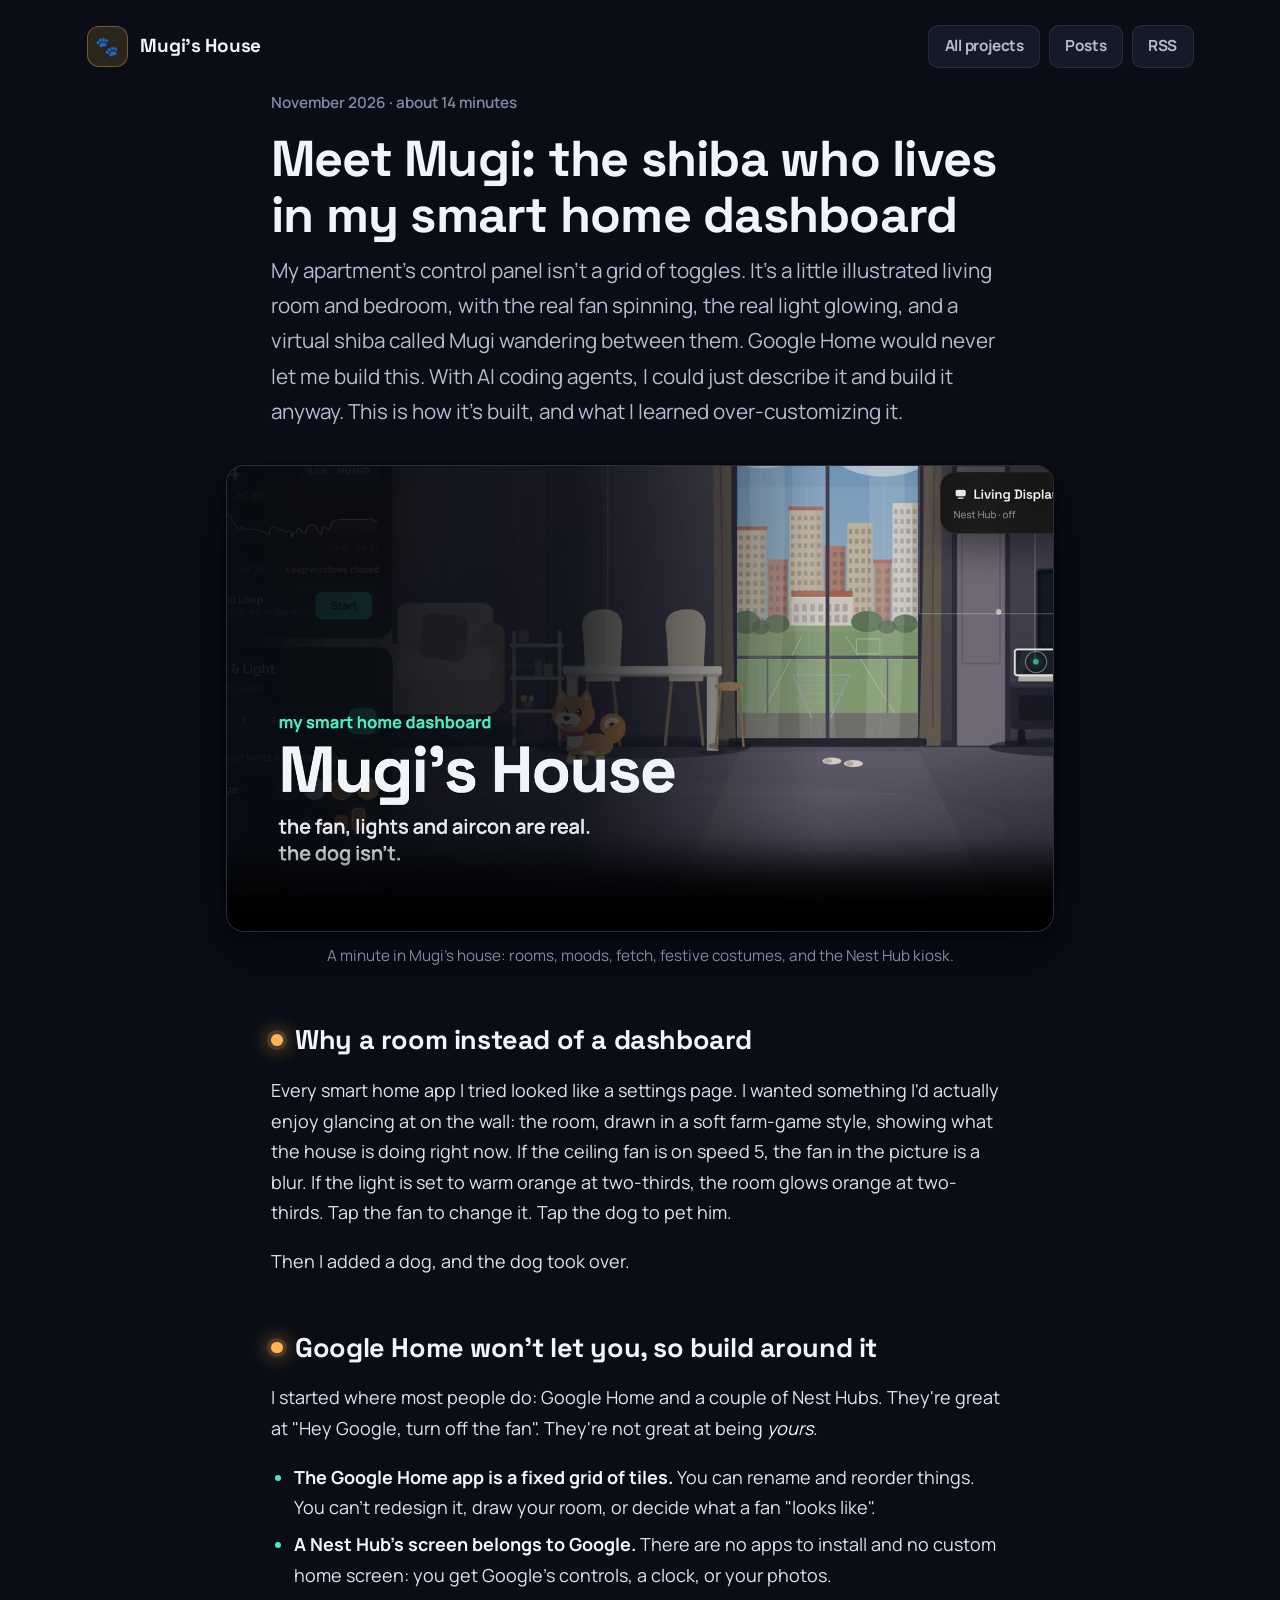
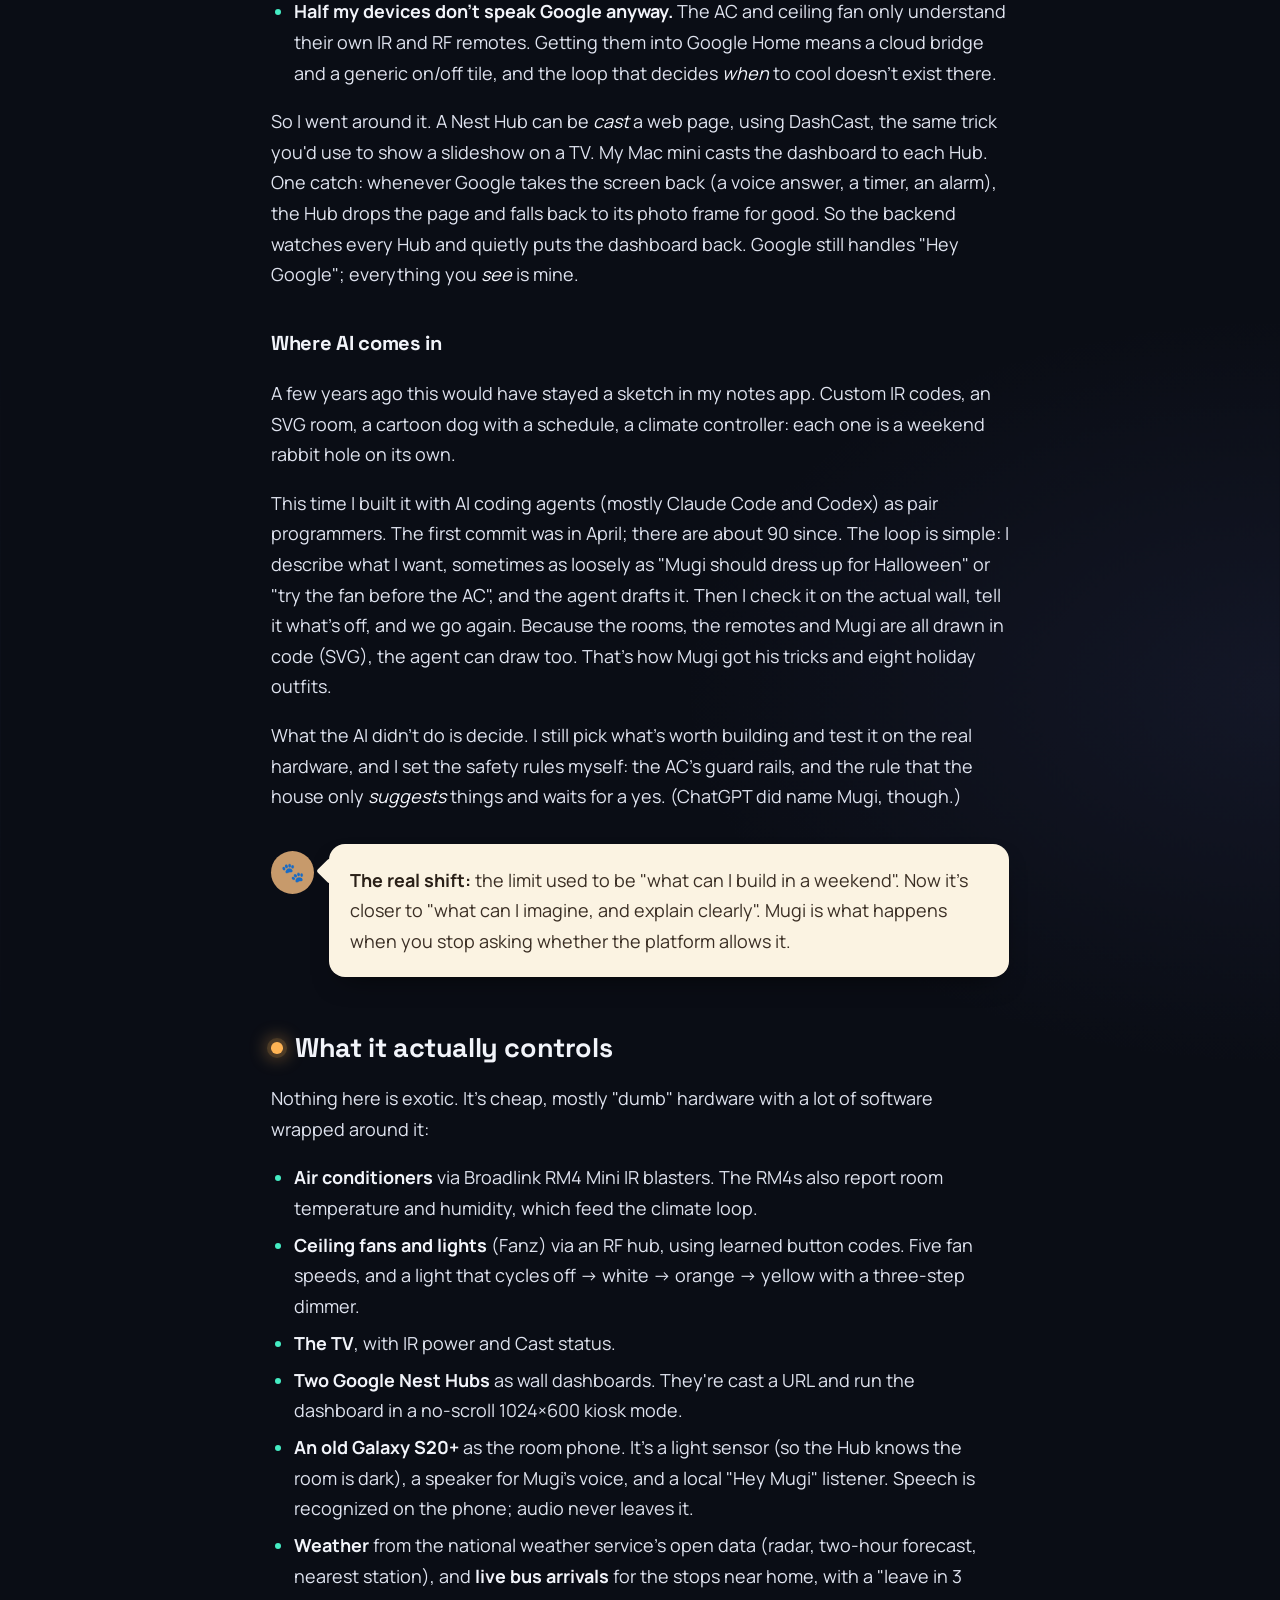
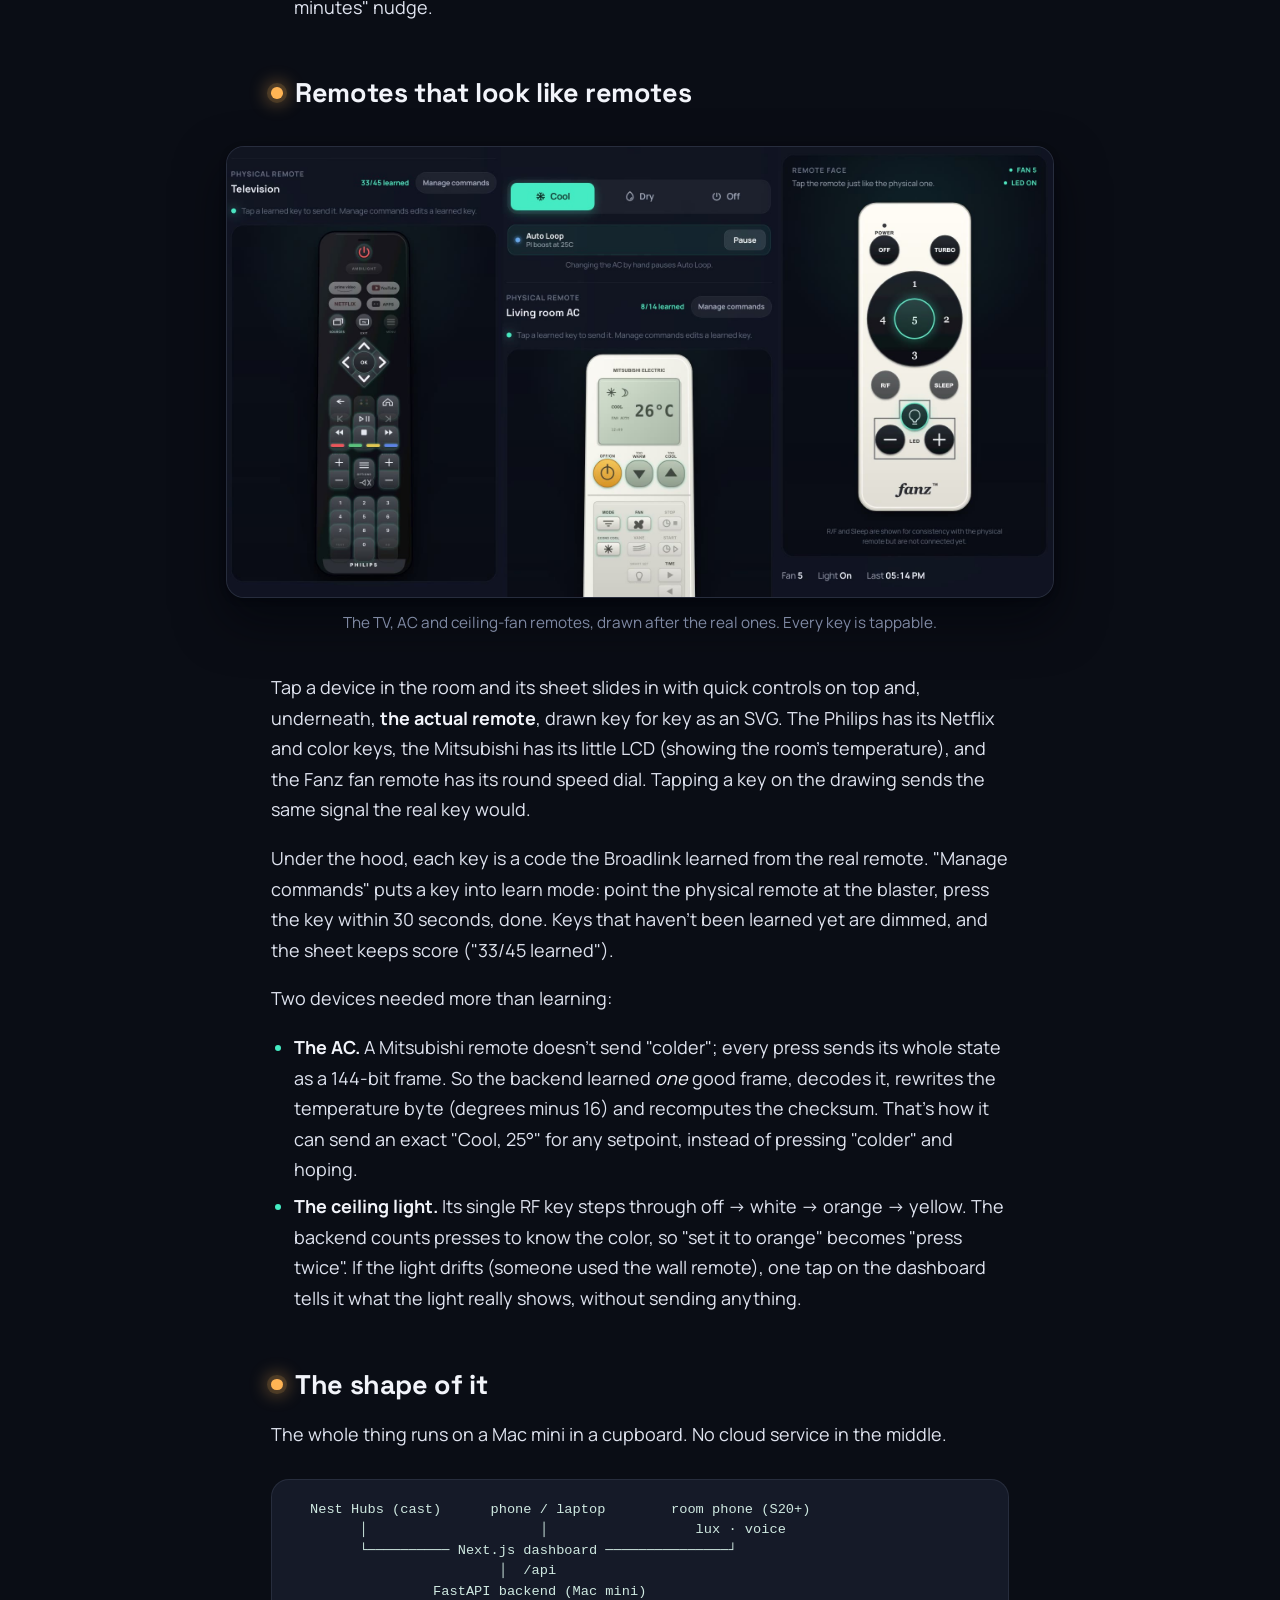
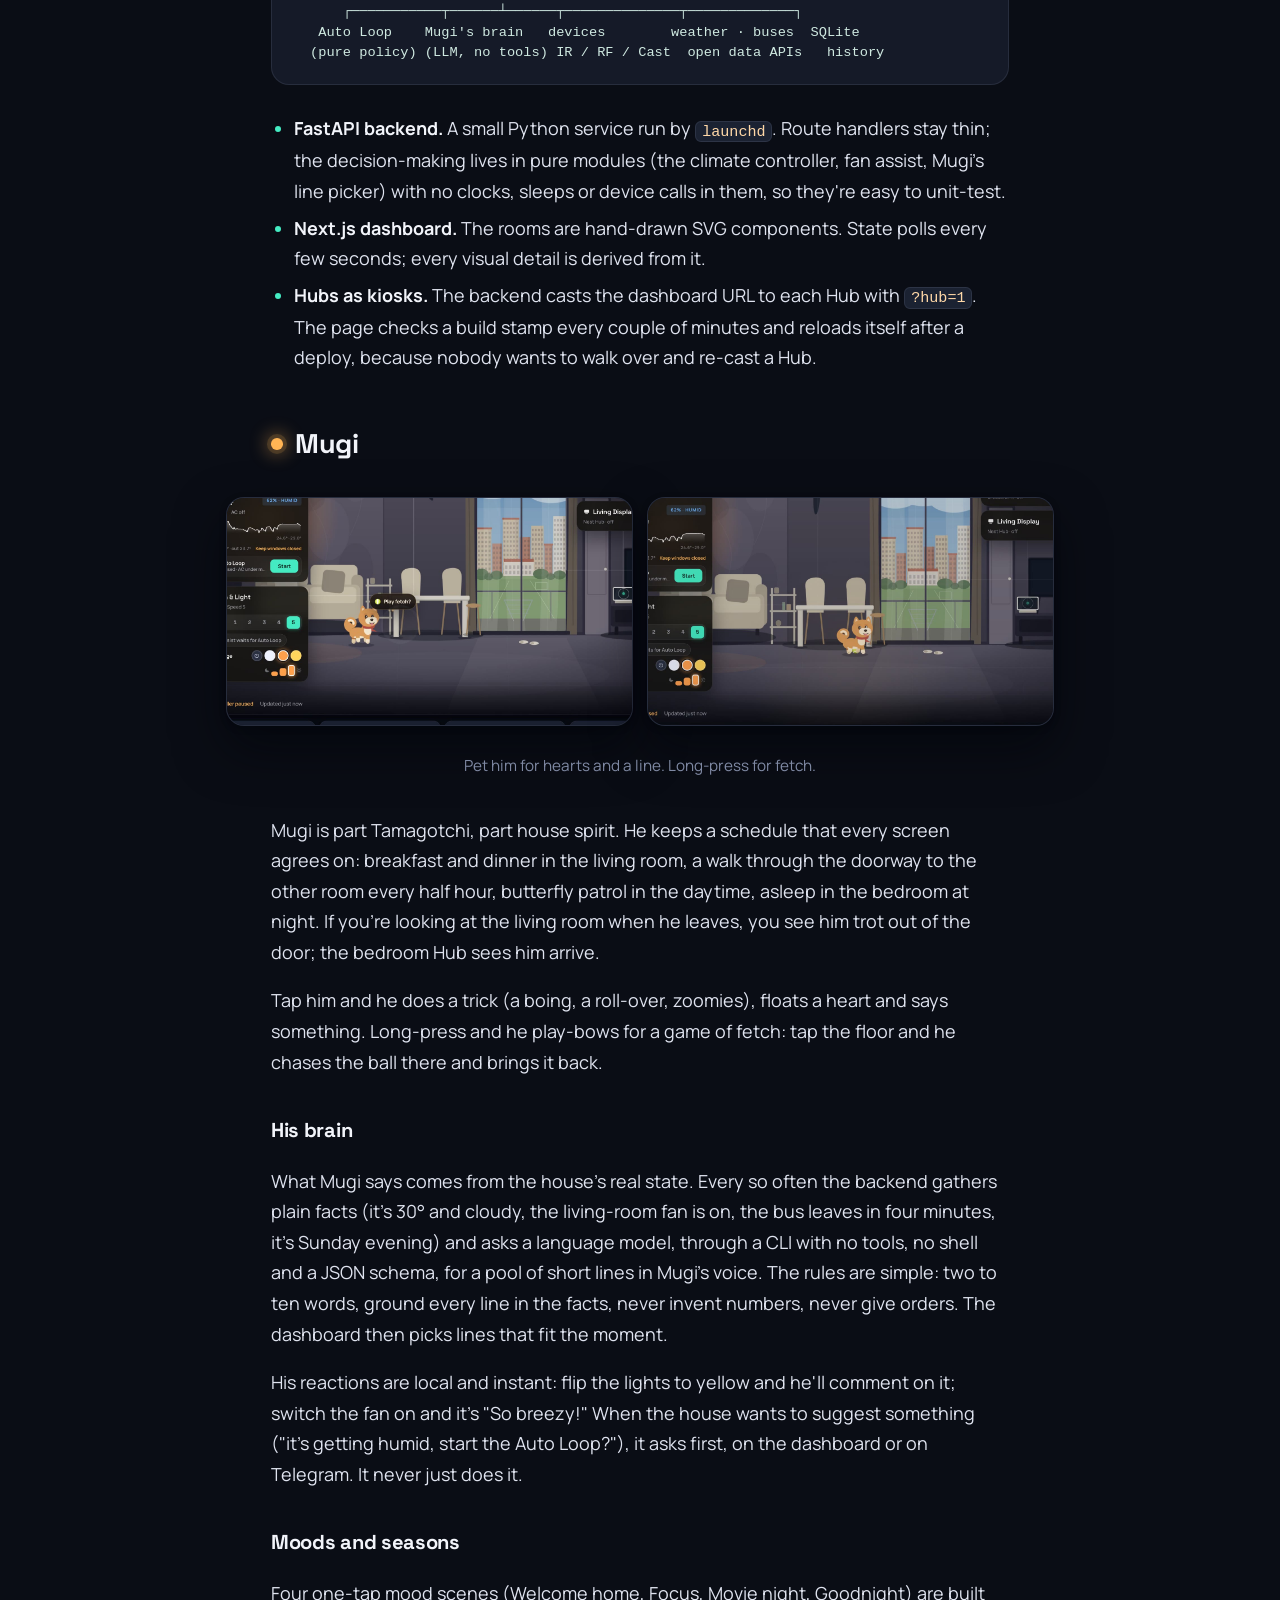
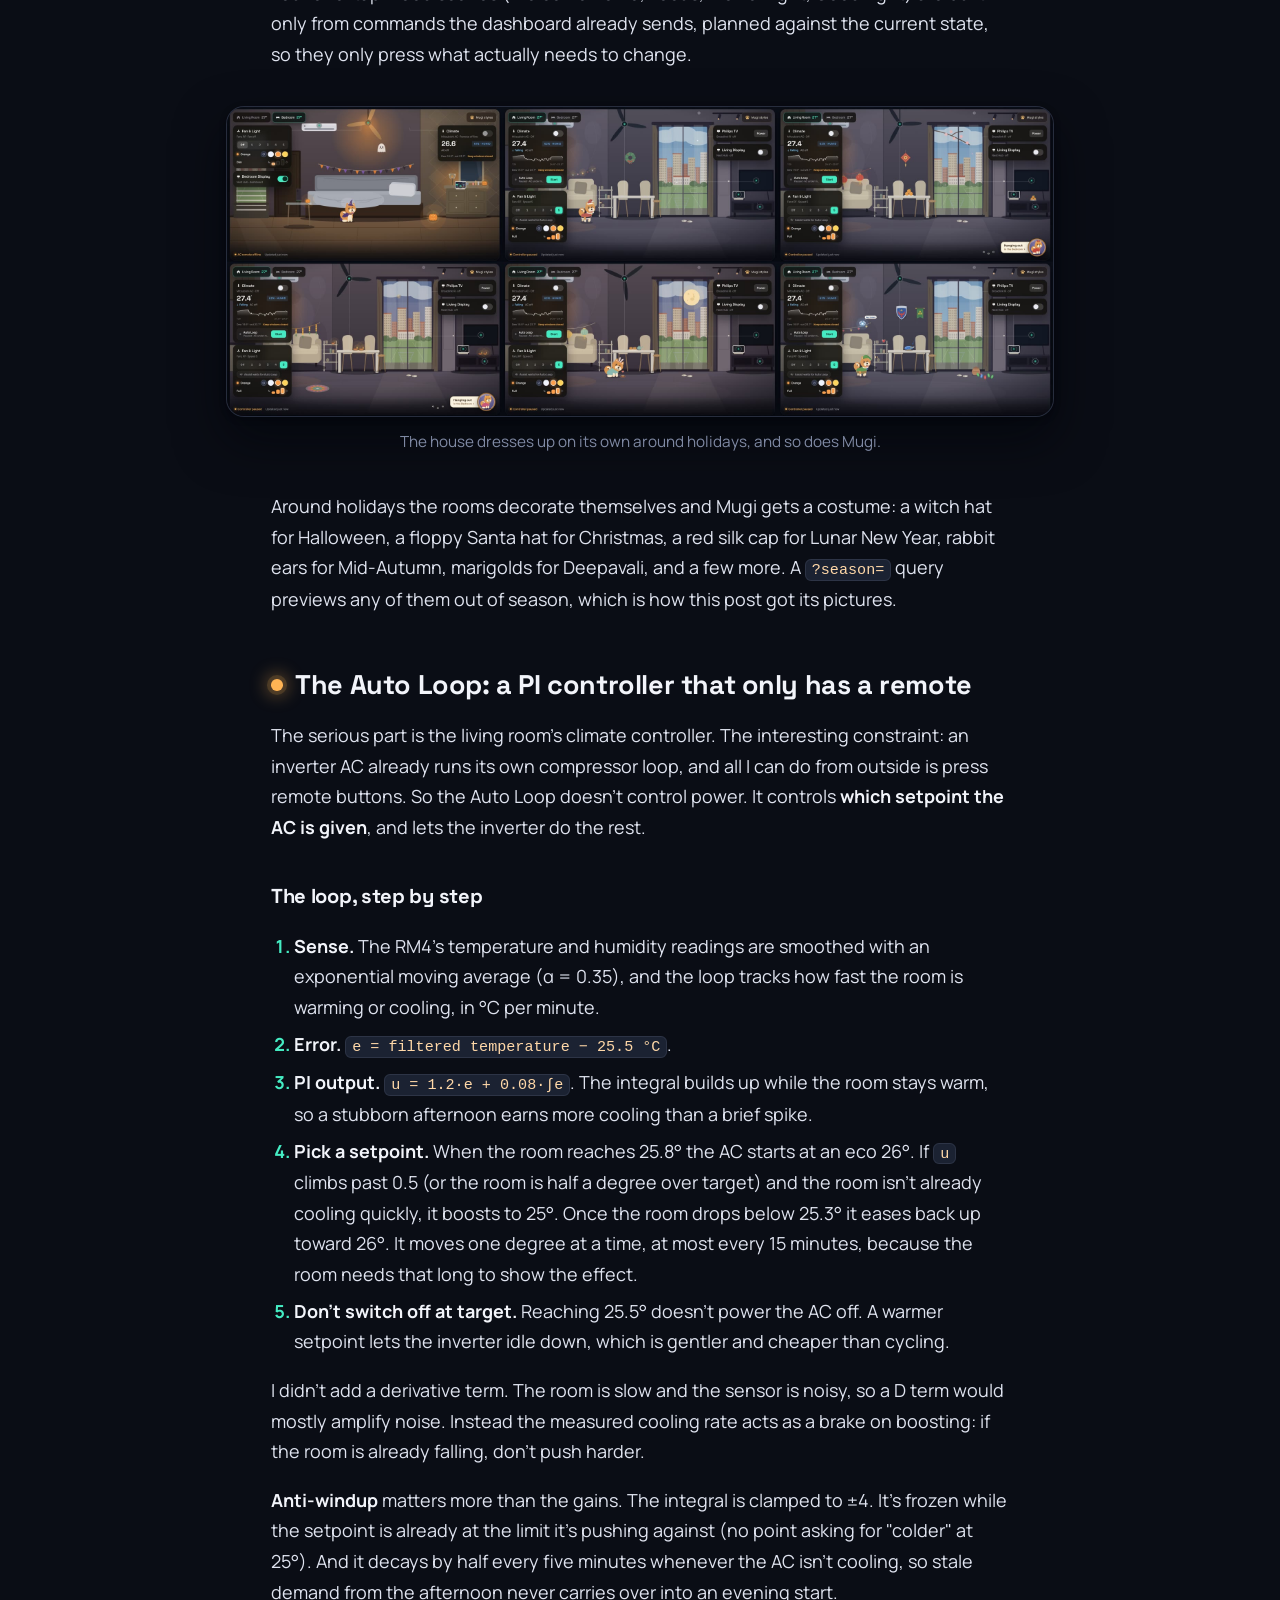
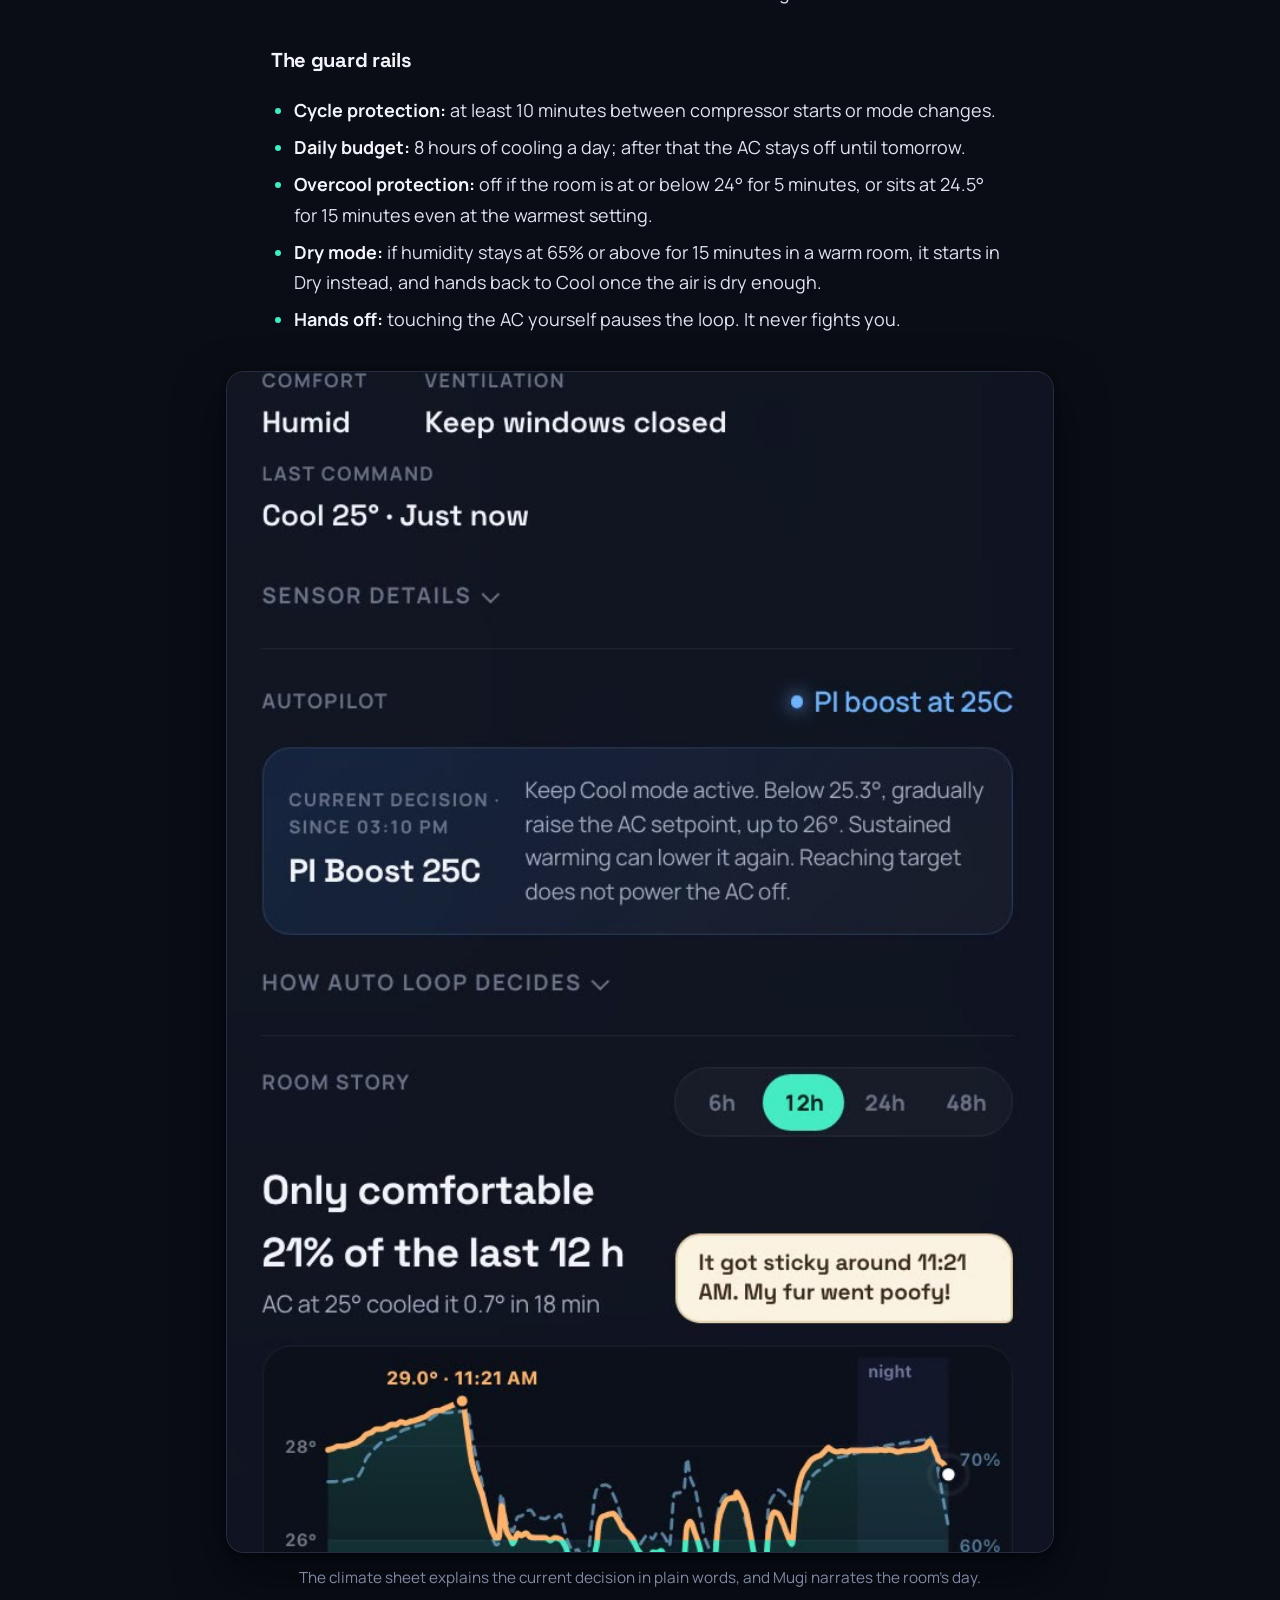
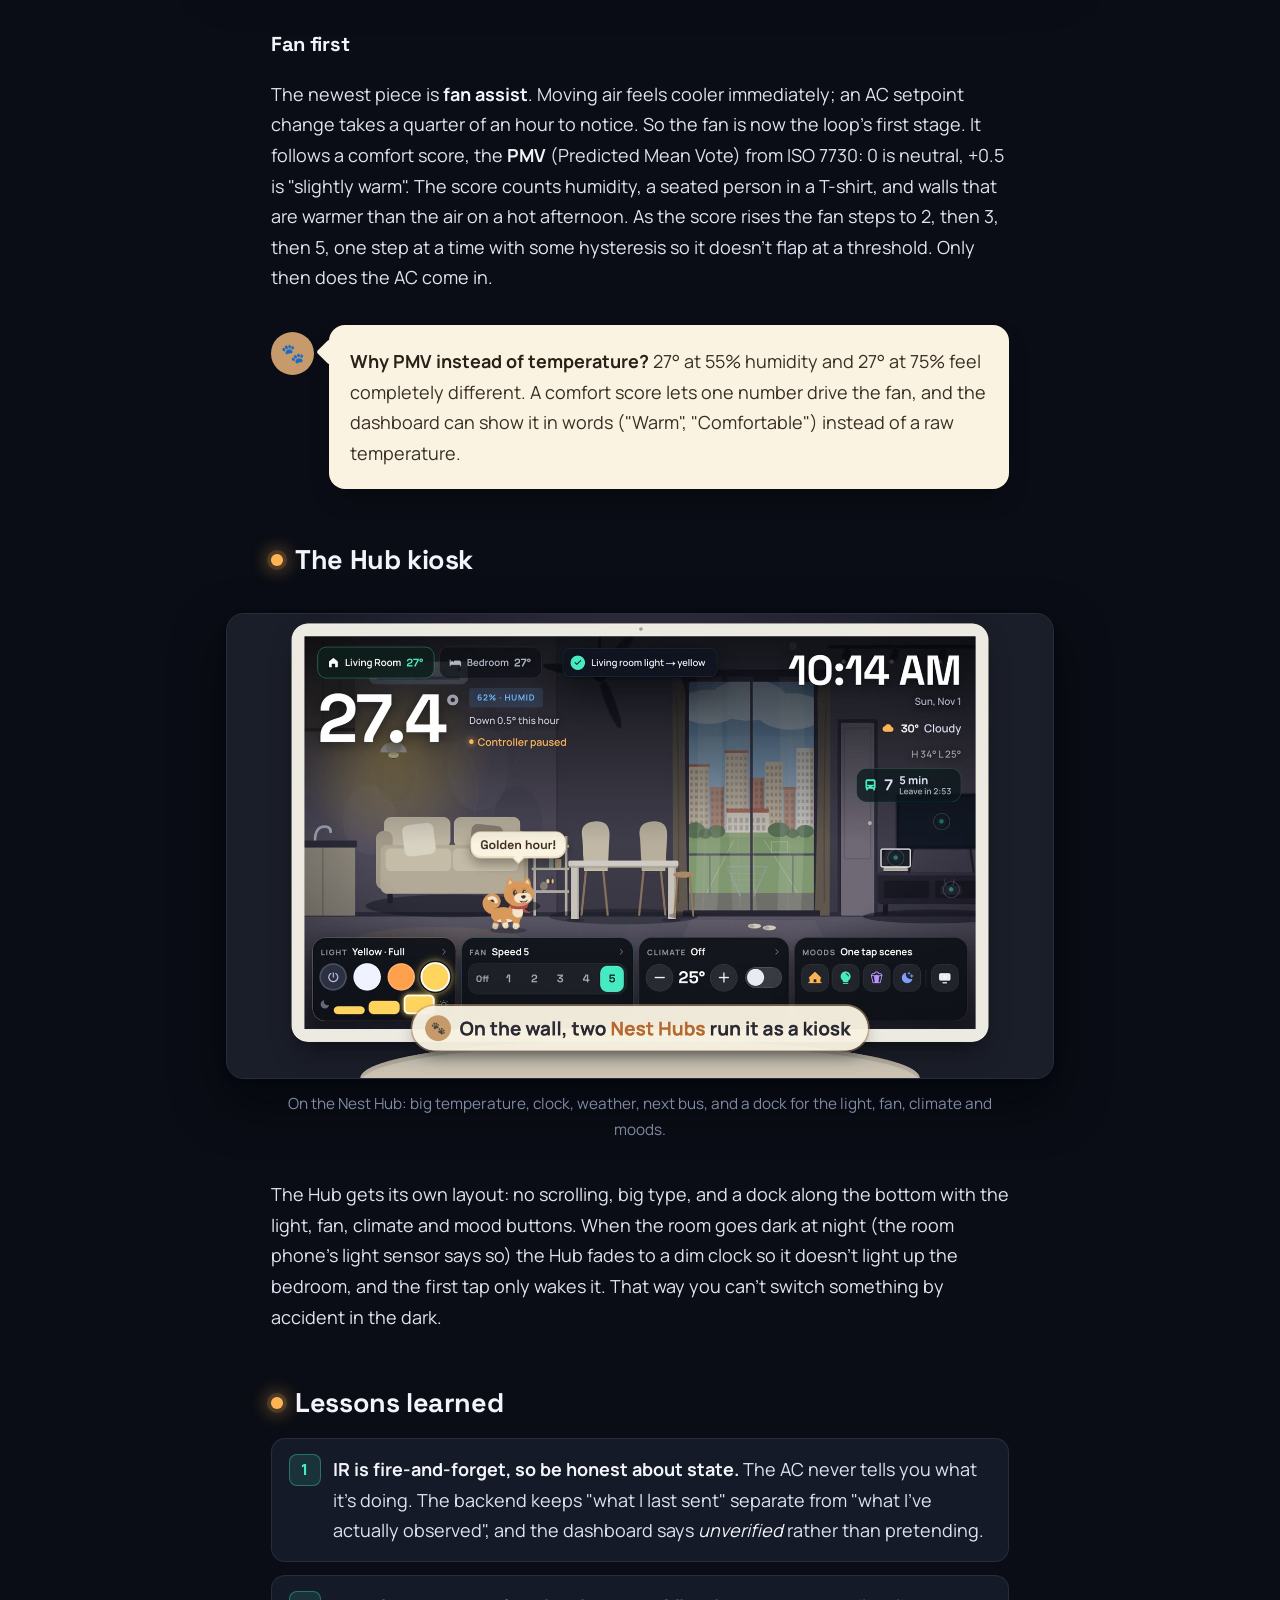
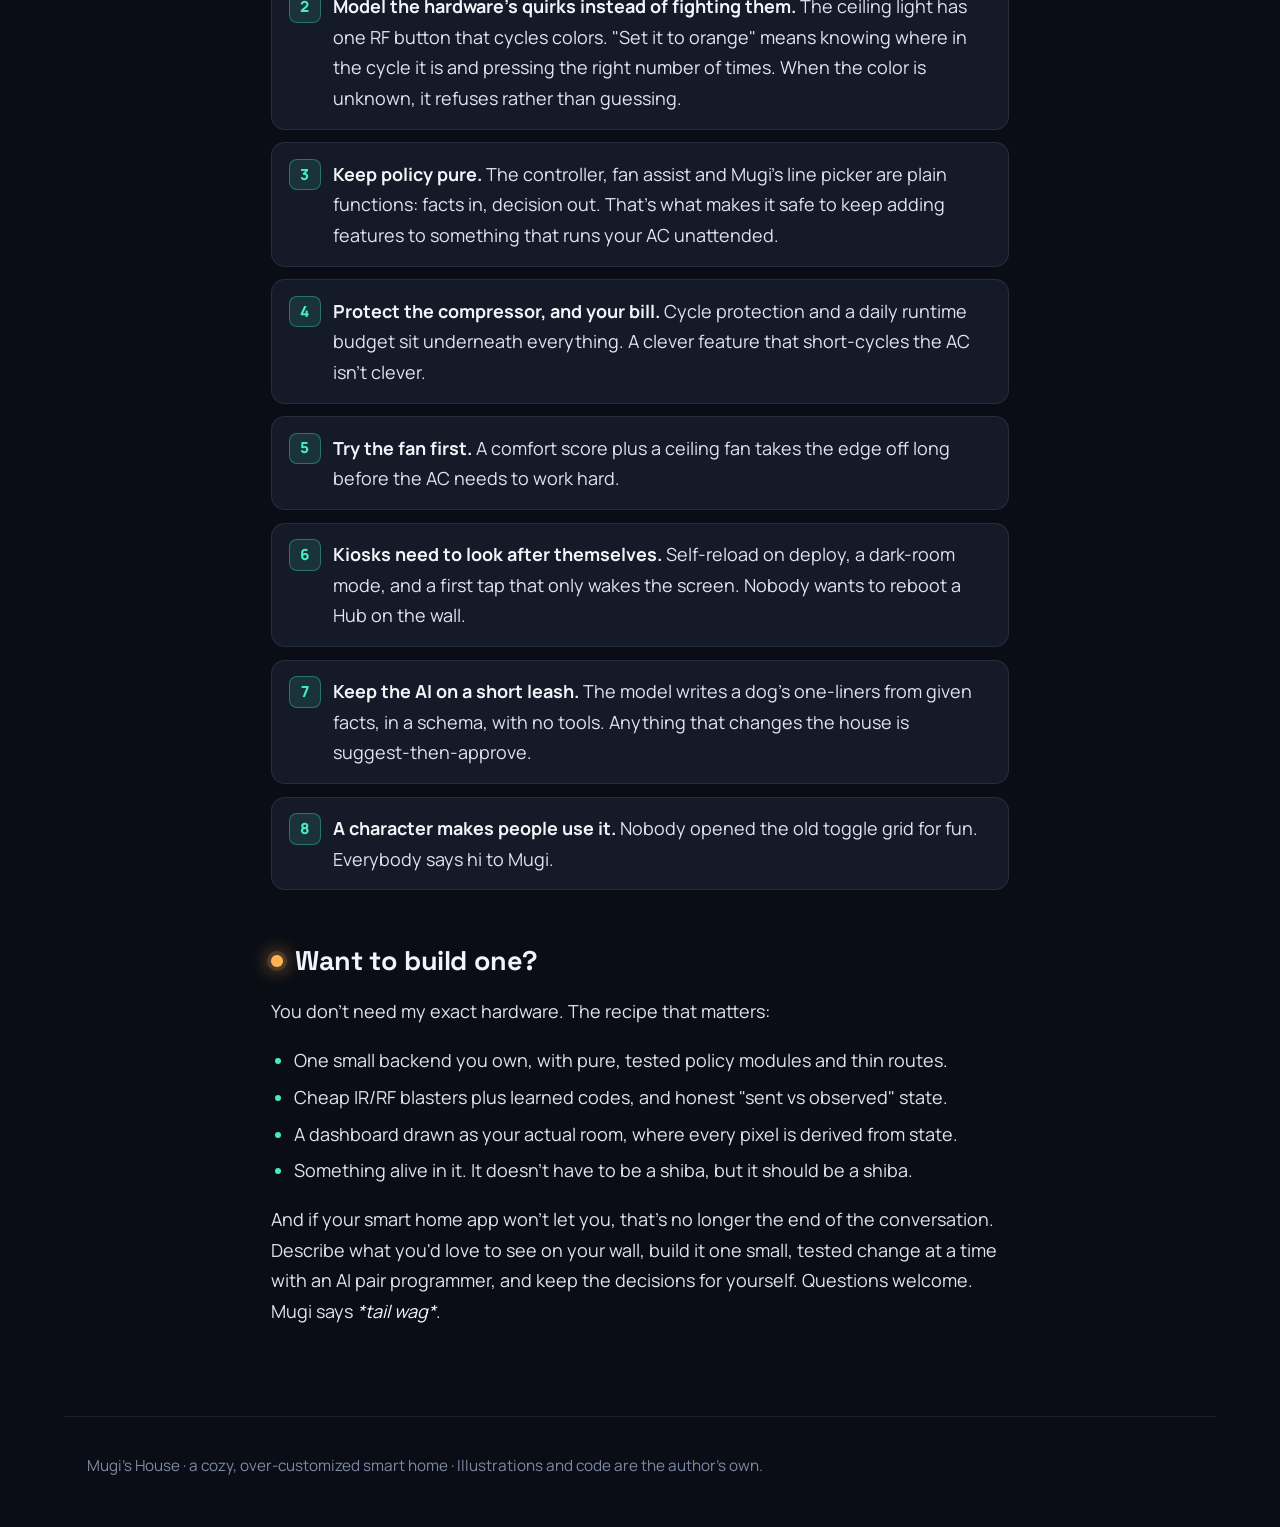
==== commit bd3f90be: "Use American English" ====
--- a/posts/meet-mugi/index.html
+++ b/posts/meet-mugi/index.html
@@ -4,9 +4,9 @@
   <meta charset="utf-8">
   <meta name="viewport" content="width=device-width, initial-scale=1">
   <title>Meet Mugi: the shiba who lives in my smart home dashboard</title>
-  <meta name="description" content="An over-customised smart home: a cosy illustrated room scene as the dashboard, a virtual shiba with moods, and a climate loop that tries the fan before the AC.">
+  <meta name="description" content="An over-customized smart home: a cozy illustrated room scene as the dashboard, a virtual shiba with moods, and a climate loop that tries the fan before the AC.">
   <meta property="og:title" content="Meet Mugi: the shiba who lives in my smart home dashboard">
-  <meta property="og:description" content="A cosy illustrated room scene as the dashboard, a virtual shiba with moods, and a climate loop that tries the fan before the AC.">
+  <meta property="og:description" content="A cozy illustrated room scene as the dashboard, a virtual shiba with moods, and a climate loop that tries the fan before the AC.">
   <meta property="og:image" content="https://sancerio.github.io/mugi-house/assets/img/og.jpg">
   <meta name="twitter:card" content="summary_large_image">
   <meta property="og:url" content="https://sancerio.github.io/mugi-house/posts/meet-mugi/">
@@ -27,7 +27,7 @@
     <article>
       <p class="meta">November 2026 · about 14 minutes</p>
       <h1>Meet Mugi: the shiba who lives in my smart home dashboard</h1>
-      <p class="lede">My apartment's control panel isn't a grid of toggles. It's a little illustrated living room and bedroom, with the real fan spinning, the real light glowing, and a virtual shiba called Mugi wandering between them. Google Home would never let me build this. With AI coding agents, I could just describe it and build it anyway. This is how it's built, and what I learned over-customising it.</p>
+      <p class="lede">My apartment's control panel isn't a grid of toggles. It's a little illustrated living room and bedroom, with the real fan spinning, the real light glowing, and a virtual shiba called Mugi wandering between them. Google Home would never let me build this. With AI coding agents, I could just describe it and build it anyway. This is how it's built, and what I learned over-customizing it.</p>
 
       <figure>
         <video controls playsinline preload="metadata" poster="../../assets/img/poster.jpg">
@@ -45,14 +45,14 @@
       <ul>
         <li><strong>The Google Home app is a fixed grid of tiles.</strong> You can rename and reorder things. You can't redesign it, draw your room, or decide what a fan "looks like".</li>
         <li><strong>A Nest Hub's screen belongs to Google.</strong> There are no apps to install and no custom home screen: you get Google's controls, a clock, or your photos.</li>
-        <li><strong>Half my devices don't speak Google anyway.</strong> The aircon and ceiling fan only understand their own IR and RF remotes. Getting them into Google Home means a cloud bridge and a generic on/off tile, and the loop that decides <em>when</em> to cool doesn't exist there.</li>
+        <li><strong>Half my devices don't speak Google anyway.</strong> The AC and ceiling fan only understand their own IR and RF remotes. Getting them into Google Home means a cloud bridge and a generic on/off tile, and the loop that decides <em>when</em> to cool doesn't exist there.</li>
       </ul>
       <p>So I went around it. A Nest Hub can be <em>cast</em> a web page, using DashCast, the same trick you'd use to show a slideshow on a TV. My Mac mini casts the dashboard to each Hub. One catch: whenever Google takes the screen back (a voice answer, a timer, an alarm), the Hub drops the page and falls back to its photo frame for good. So the backend watches every Hub and quietly puts the dashboard back. Google still handles "Hey Google"; everything you <em>see</em> is mine.</p>
 
       <h3>Where AI comes in</h3>
       <p>A few years ago this would have stayed a sketch in my notes app. Custom IR codes, an SVG room, a cartoon dog with a schedule, a climate controller: each one is a weekend rabbit hole on its own.</p>
-      <p>This time I built it with AI coding agents (mostly Claude Code and Codex) as pair programmers. The first commit was in April; there are about 90 since. The loop is simple: I describe what I want, sometimes as loosely as "Mugi should dress up for Halloween" or "try the fan before the aircon", and the agent drafts it. Then I check it on the actual wall, tell it what's off, and we go again. Because the rooms, the remotes and Mugi are all drawn in code (SVG), the agent can draw too. That's how Mugi got his tricks and eight holiday outfits.</p>
-      <p>What the AI didn't do is decide. I still pick what's worth building and test it on the real hardware, and I set the safety rules myself: the aircon's guard rails, and the rule that the house only <em>suggests</em> things and waits for a yes. (ChatGPT did name Mugi, though.)</p>
+      <p>This time I built it with AI coding agents (mostly Claude Code and Codex) as pair programmers. The first commit was in April; there are about 90 since. The loop is simple: I describe what I want, sometimes as loosely as "Mugi should dress up for Halloween" or "try the fan before the AC", and the agent drafts it. Then I check it on the actual wall, tell it what's off, and we go again. Because the rooms, the remotes and Mugi are all drawn in code (SVG), the agent can draw too. That's how Mugi got his tricks and eight holiday outfits.</p>
+      <p>What the AI didn't do is decide. I still pick what's worth building and test it on the real hardware, and I set the safety rules myself: the AC's guard rails, and the rule that the house only <em>suggests</em> things and waits for a yes. (ChatGPT did name Mugi, though.)</p>
       <div class="note">
         <p><strong>The real shift:</strong> the limit used to be "what can I build in a weekend". Now it's closer to "what can I imagine, and explain clearly". Mugi is what happens when you stop asking whether the platform allows it.</p>
       </div>
@@ -64,21 +64,21 @@
         <li><strong>Ceiling fans and lights</strong> (Fanz) via an RF hub, using learned button codes. Five fan speeds, and a light that cycles off → white → orange → yellow with a three-step dimmer.</li>
         <li><strong>The TV</strong>, with IR power and Cast status.</li>
         <li><strong>Two Google Nest Hubs</strong> as wall dashboards. They're cast a URL and run the dashboard in a no-scroll 1024×600 kiosk mode.</li>
-        <li><strong>An old Galaxy S20+</strong> as the room phone. It's a light sensor (so the Hub knows the room is dark), a speaker for Mugi's voice, and a local "Hey Mugi" listener. Speech is recognised on the phone; audio never leaves it.</li>
+        <li><strong>An old Galaxy S20+</strong> as the room phone. It's a light sensor (so the Hub knows the room is dark), a speaker for Mugi's voice, and a local "Hey Mugi" listener. Speech is recognized on the phone; audio never leaves it.</li>
         <li><strong>Weather</strong> from the national weather service's open data (radar, two-hour forecast, nearest station), and <strong>live bus arrivals</strong> for the stops near home, with a "leave in 3 minutes" nudge.</li>
       </ul>
 
       <h2>Remotes that look like remotes</h2>
       <figure>
         <img src="../../assets/img/remotes.jpg" alt="Three remotes drawn in the dashboard: a Philips TV remote, a Mitsubishi air-conditioner remote with an LCD showing 26°C, and a Fanz ceiling-fan remote" loading="lazy">
-        <figcaption>The TV, aircon and ceiling-fan remotes, drawn after the real ones. Every key is tappable.</figcaption>
+        <figcaption>The TV, AC and ceiling-fan remotes, drawn after the real ones. Every key is tappable.</figcaption>
       </figure>
-      <p>Tap a device in the room and its sheet slides in with quick controls on top and, underneath, <strong>the actual remote</strong>, drawn key for key as an SVG. The Philips has its Netflix and colour keys, the Mitsubishi has its little LCD (showing the room's temperature), and the Fanz fan remote has its round speed dial. Tapping a key on the drawing sends the same signal the real key would.</p>
+      <p>Tap a device in the room and its sheet slides in with quick controls on top and, underneath, <strong>the actual remote</strong>, drawn key for key as an SVG. The Philips has its Netflix and color keys, the Mitsubishi has its little LCD (showing the room's temperature), and the Fanz fan remote has its round speed dial. Tapping a key on the drawing sends the same signal the real key would.</p>
       <p>Under the hood, each key is a code the Broadlink learned from the real remote. "Manage commands" puts a key into learn mode: point the physical remote at the blaster, press the key within 30 seconds, done. Keys that haven't been learned yet are dimmed, and the sheet keeps score ("33/45 learned").</p>
       <p>Two devices needed more than learning:</p>
       <ul>
-        <li><strong>The aircon.</strong> A Mitsubishi remote doesn't send "colder"; every press sends its whole state as a 144-bit frame. So the backend learned <em>one</em> good frame, decodes it, rewrites the temperature byte (degrees minus 16) and recomputes the checksum. That's how it can send an exact "Cool, 25°" for any setpoint, instead of pressing "colder" and hoping.</li>
-        <li><strong>The ceiling light.</strong> Its single RF key steps through off → white → orange → yellow. The backend counts presses to know the colour, so "set it to orange" becomes "press twice". If the light drifts (someone used the wall remote), one tap on the dashboard tells it what the light really shows, without sending anything.</li>
+        <li><strong>The AC.</strong> A Mitsubishi remote doesn't send "colder"; every press sends its whole state as a 144-bit frame. So the backend learned <em>one</em> good frame, decodes it, rewrites the temperature byte (degrees minus 16) and recomputes the checksum. That's how it can send an exact "Cool, 25°" for any setpoint, instead of pressing "colder" and hoping.</li>
+        <li><strong>The ceiling light.</strong> Its single RF key steps through off → white → orange → yellow. The backend counts presses to know the color, so "set it to orange" becomes "press twice". If the light drifts (someone used the wall remote), one tap on the dashboard tells it what the light really shows, without sending anything.</li>
       </ul>
 
       <h2>The shape of it</h2>
@@ -119,14 +119,14 @@
       <p>Around holidays the rooms decorate themselves and Mugi gets a costume: a witch hat for Halloween, a floppy Santa hat for Christmas, a red silk cap for Lunar New Year, rabbit ears for Mid-Autumn, marigolds for Deepavali, and a few more. A <code>?season=</code> query previews any of them out of season, which is how this post got its pictures.</p>
 
       <h2>The Auto Loop: a PI controller that only has a remote</h2>
-      <p>The serious part is the living room's climate controller. The interesting constraint: an inverter aircon already runs its own compressor loop, and all I can do from outside is press remote buttons. So the Auto Loop doesn't control power. It controls <strong>which setpoint the AC is given</strong>, and lets the inverter do the rest.</p>
+      <p>The serious part is the living room's climate controller. The interesting constraint: an inverter AC already runs its own compressor loop, and all I can do from outside is press remote buttons. So the Auto Loop doesn't control power. It controls <strong>which setpoint the AC is given</strong>, and lets the inverter do the rest.</p>
 
       <h3>The loop, step by step</h3>
       <ol>
         <li><strong>Sense.</strong> The RM4's temperature and humidity readings are smoothed with an exponential moving average (α = 0.35), and the loop tracks how fast the room is warming or cooling, in °C per minute.</li>
         <li><strong>Error.</strong> <code>e = filtered temperature − 25.5 °C</code>.</li>
         <li><strong>PI output.</strong> <code>u = 1.2·e + 0.08·∫e</code>. The integral builds up while the room stays warm, so a stubborn afternoon earns more cooling than a brief spike.</li>
-        <li><strong>Pick a setpoint.</strong> When the room reaches 25.8° the AC starts at an eco 26°. If <code>u</code> climbs past 0.5 (or the room is half a degree over target) and the room isn't already cooling quickly, it boosts to 25°. Once the room drops below 25.3° it eases back up towards 26°. It moves one degree at a time, at most every 15 minutes, because the room needs that long to show the effect.</li>
+        <li><strong>Pick a setpoint.</strong> When the room reaches 25.8° the AC starts at an eco 26°. If <code>u</code> climbs past 0.5 (or the room is half a degree over target) and the room isn't already cooling quickly, it boosts to 25°. Once the room drops below 25.3° it eases back up toward 26°. It moves one degree at a time, at most every 15 minutes, because the room needs that long to show the effect.</li>
         <li><strong>Don't switch off at target.</strong> Reaching 25.5° doesn't power the AC off. A warmer setpoint lets the inverter idle down, which is gentler and cheaper than cycling.</li>
       </ol>
       <p>I didn't add a derivative term. The room is slow and the sensor is noisy, so a D term would mostly amplify noise. Instead the measured cooling rate acts as a brake on boosting: if the room is already falling, don't push harder.</p>
@@ -161,7 +161,7 @@
       <h2>Lessons learned</h2>
       <ol class="lessons">
         <li><strong>IR is fire-and-forget, so be honest about state.</strong> The AC never tells you what it's doing. The backend keeps "what I last sent" separate from "what I've actually observed", and the dashboard says <em>unverified</em> rather than pretending.</li>
-        <li><strong>Model the hardware's quirks instead of fighting them.</strong> The ceiling light has one RF button that cycles colours. "Set it to orange" means knowing where in the cycle it is and pressing the right number of times. When the colour is unknown, it refuses rather than guessing.</li>
+        <li><strong>Model the hardware's quirks instead of fighting them.</strong> The ceiling light has one RF button that cycles colors. "Set it to orange" means knowing where in the cycle it is and pressing the right number of times. When the color is unknown, it refuses rather than guessing.</li>
         <li><strong>Keep policy pure.</strong> The controller, fan assist and Mugi's line picker are plain functions: facts in, decision out. That's what makes it safe to keep adding features to something that runs your AC unattended.</li>
         <li><strong>Protect the compressor, and your bill.</strong> Cycle protection and a daily runtime budget sit underneath everything. A clever feature that short-cycles the AC isn't clever.</li>
         <li><strong>Try the fan first.</strong> A comfort score plus a ceiling fan takes the edge off long before the AC needs to work hard.</li>
@@ -183,7 +183,7 @@
   </main>
 
   <footer class="site-foot">
-    Mugi's House · a cosy, over-customised smart home · Illustrations and code are the author's own.
+    Mugi's House · a cozy, over-customized smart home · Illustrations and code are the author's own.
   </footer>
 </body>
 </html>
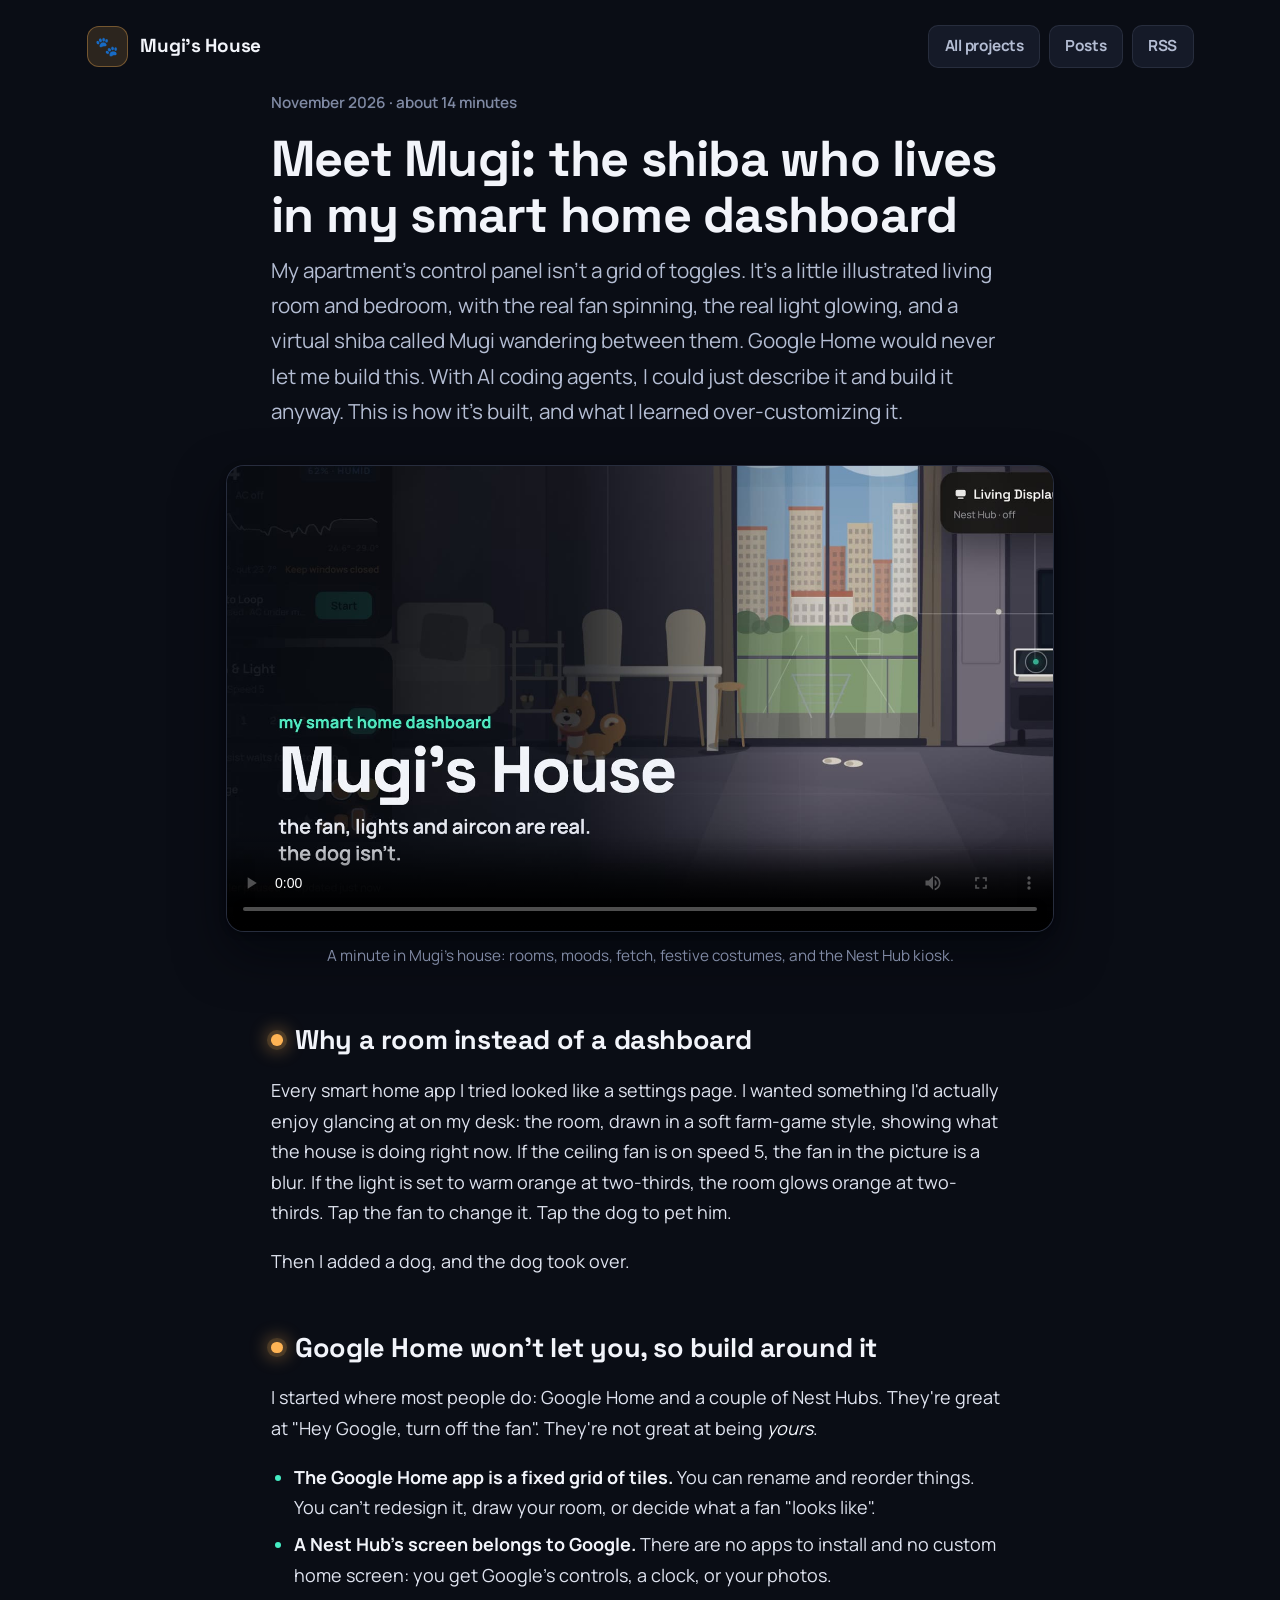
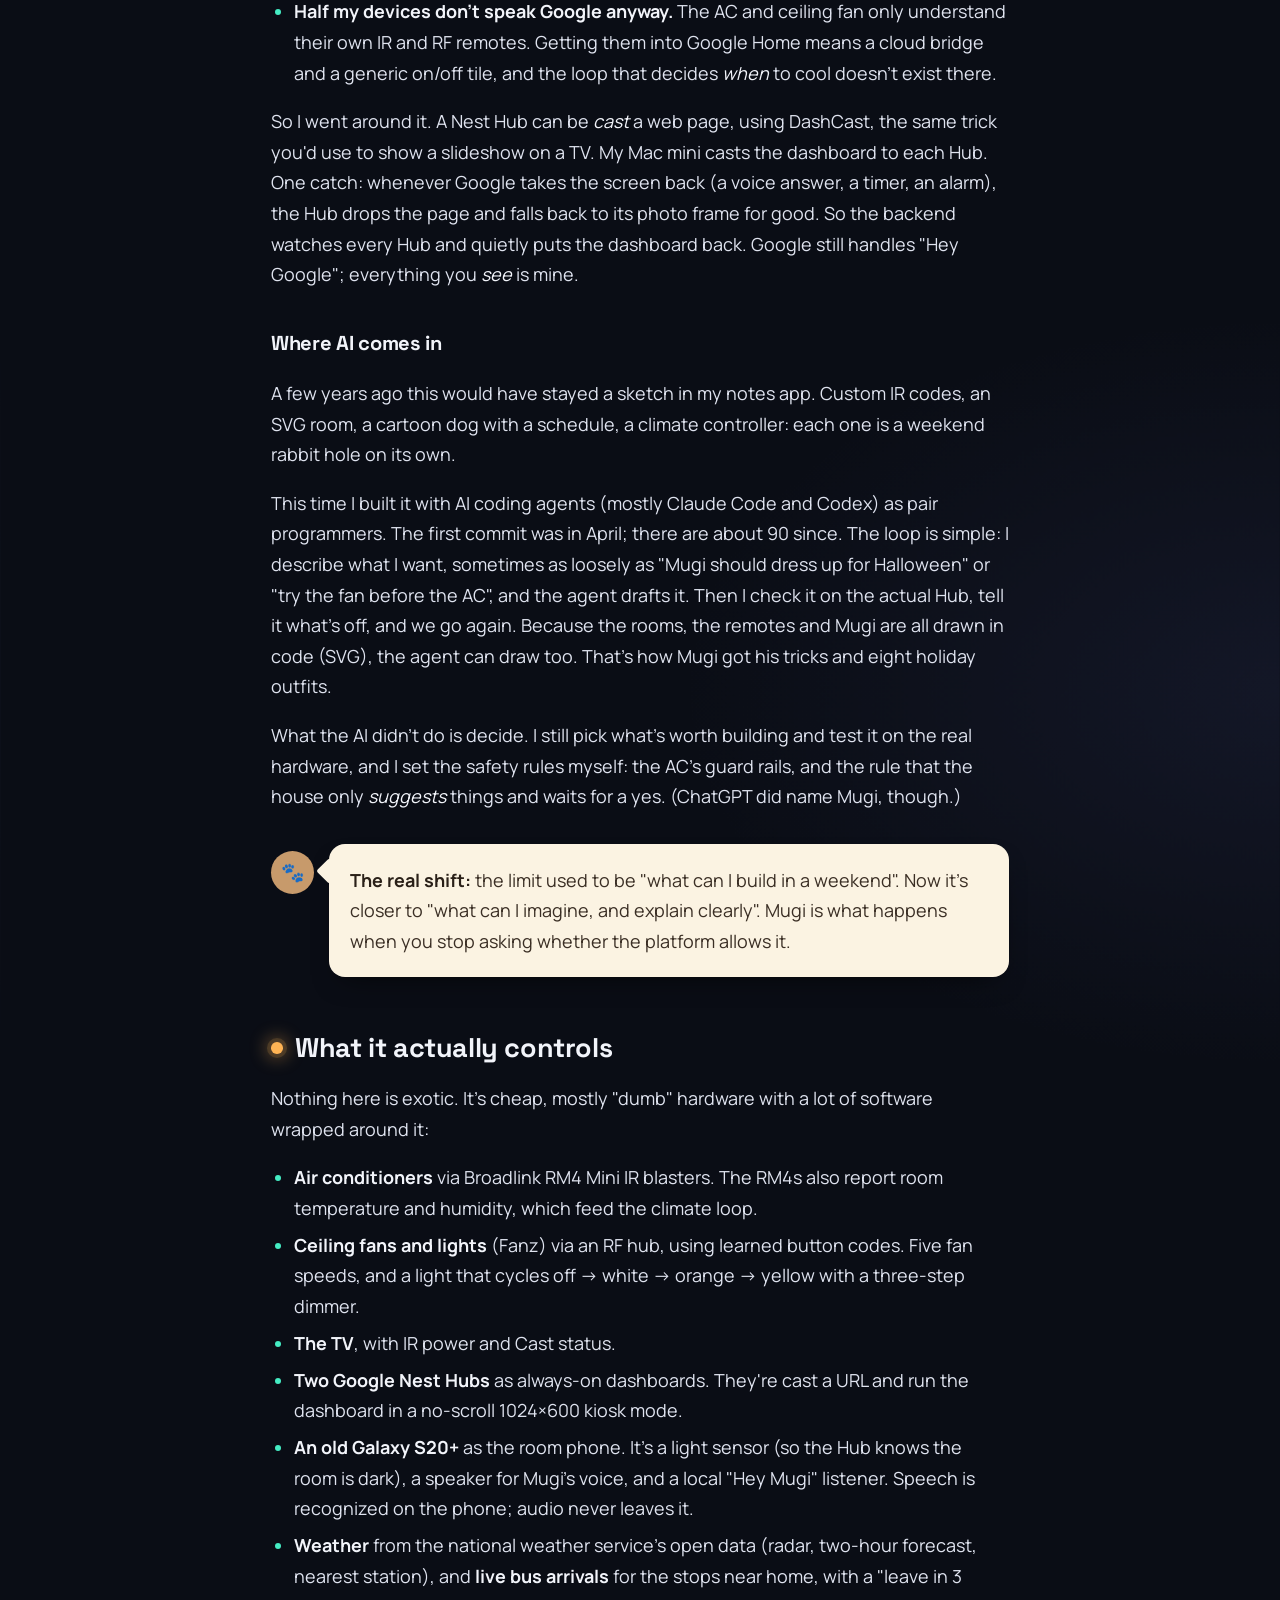
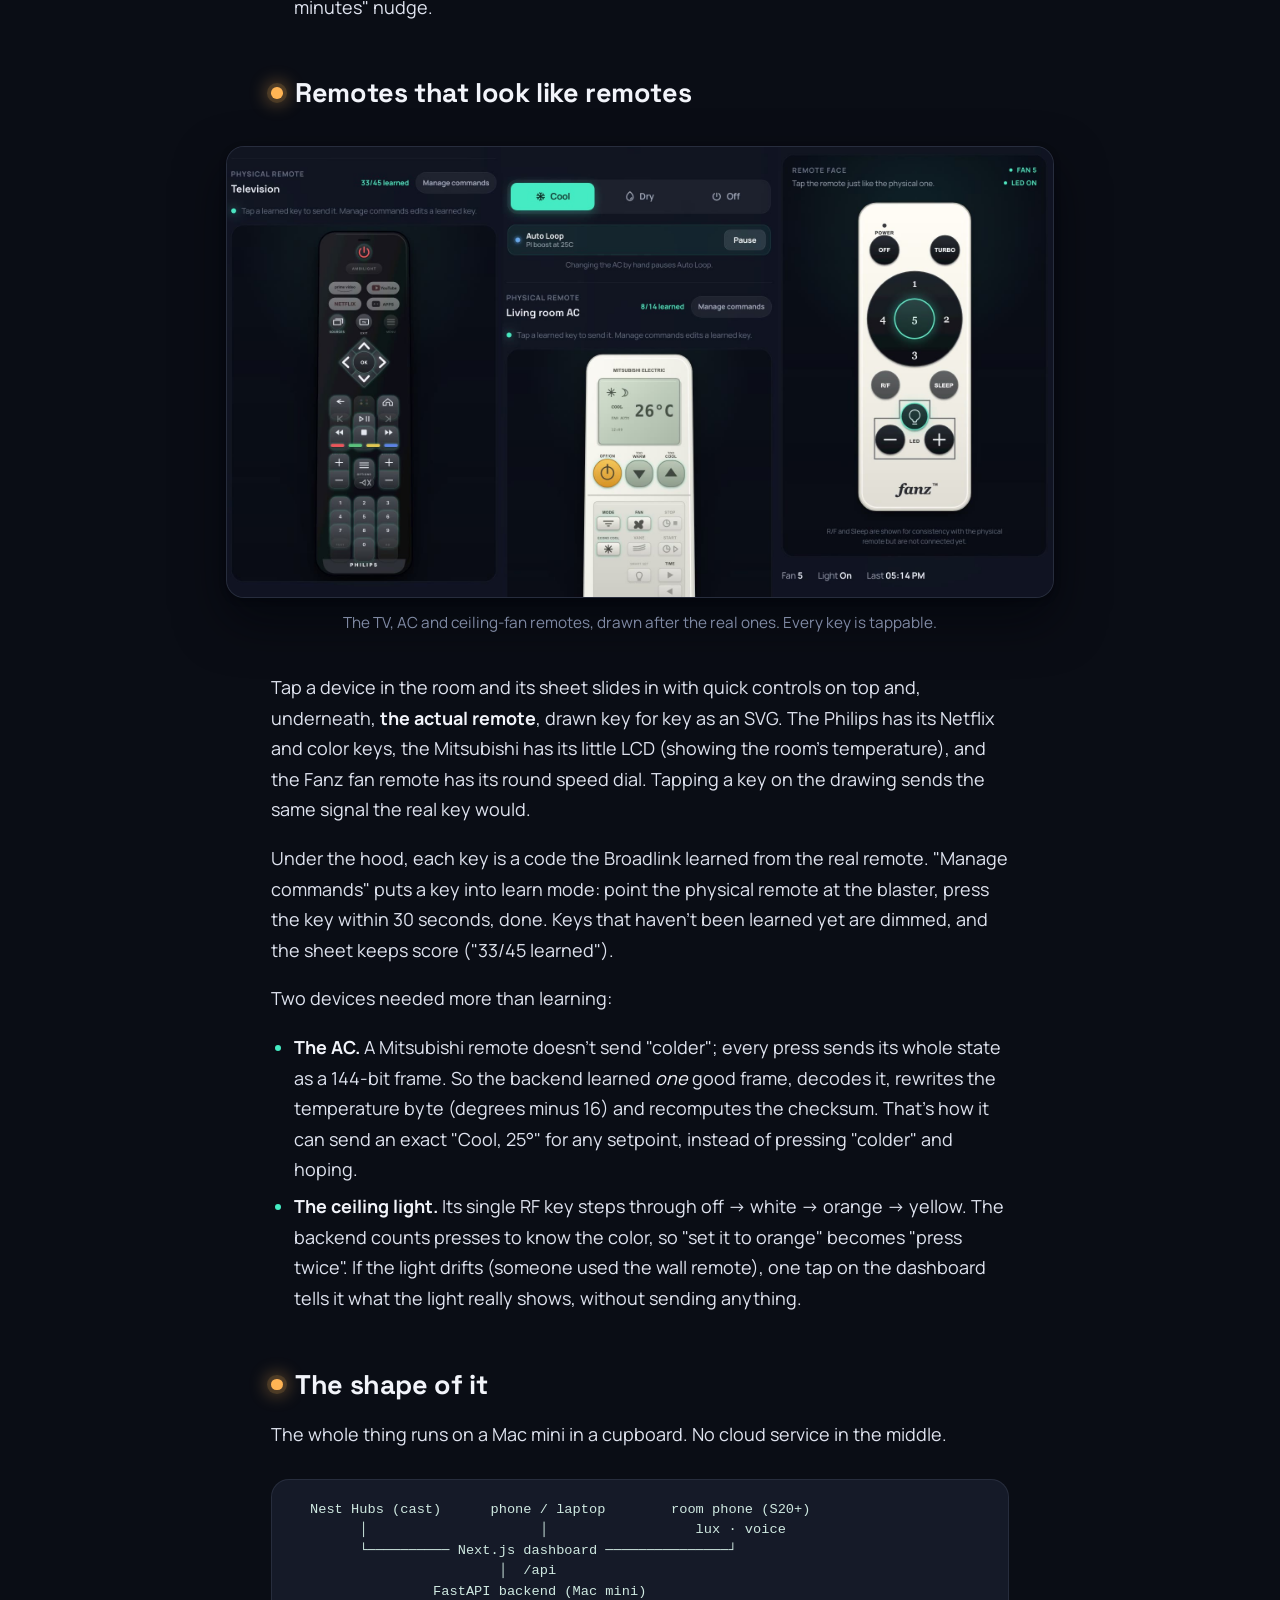
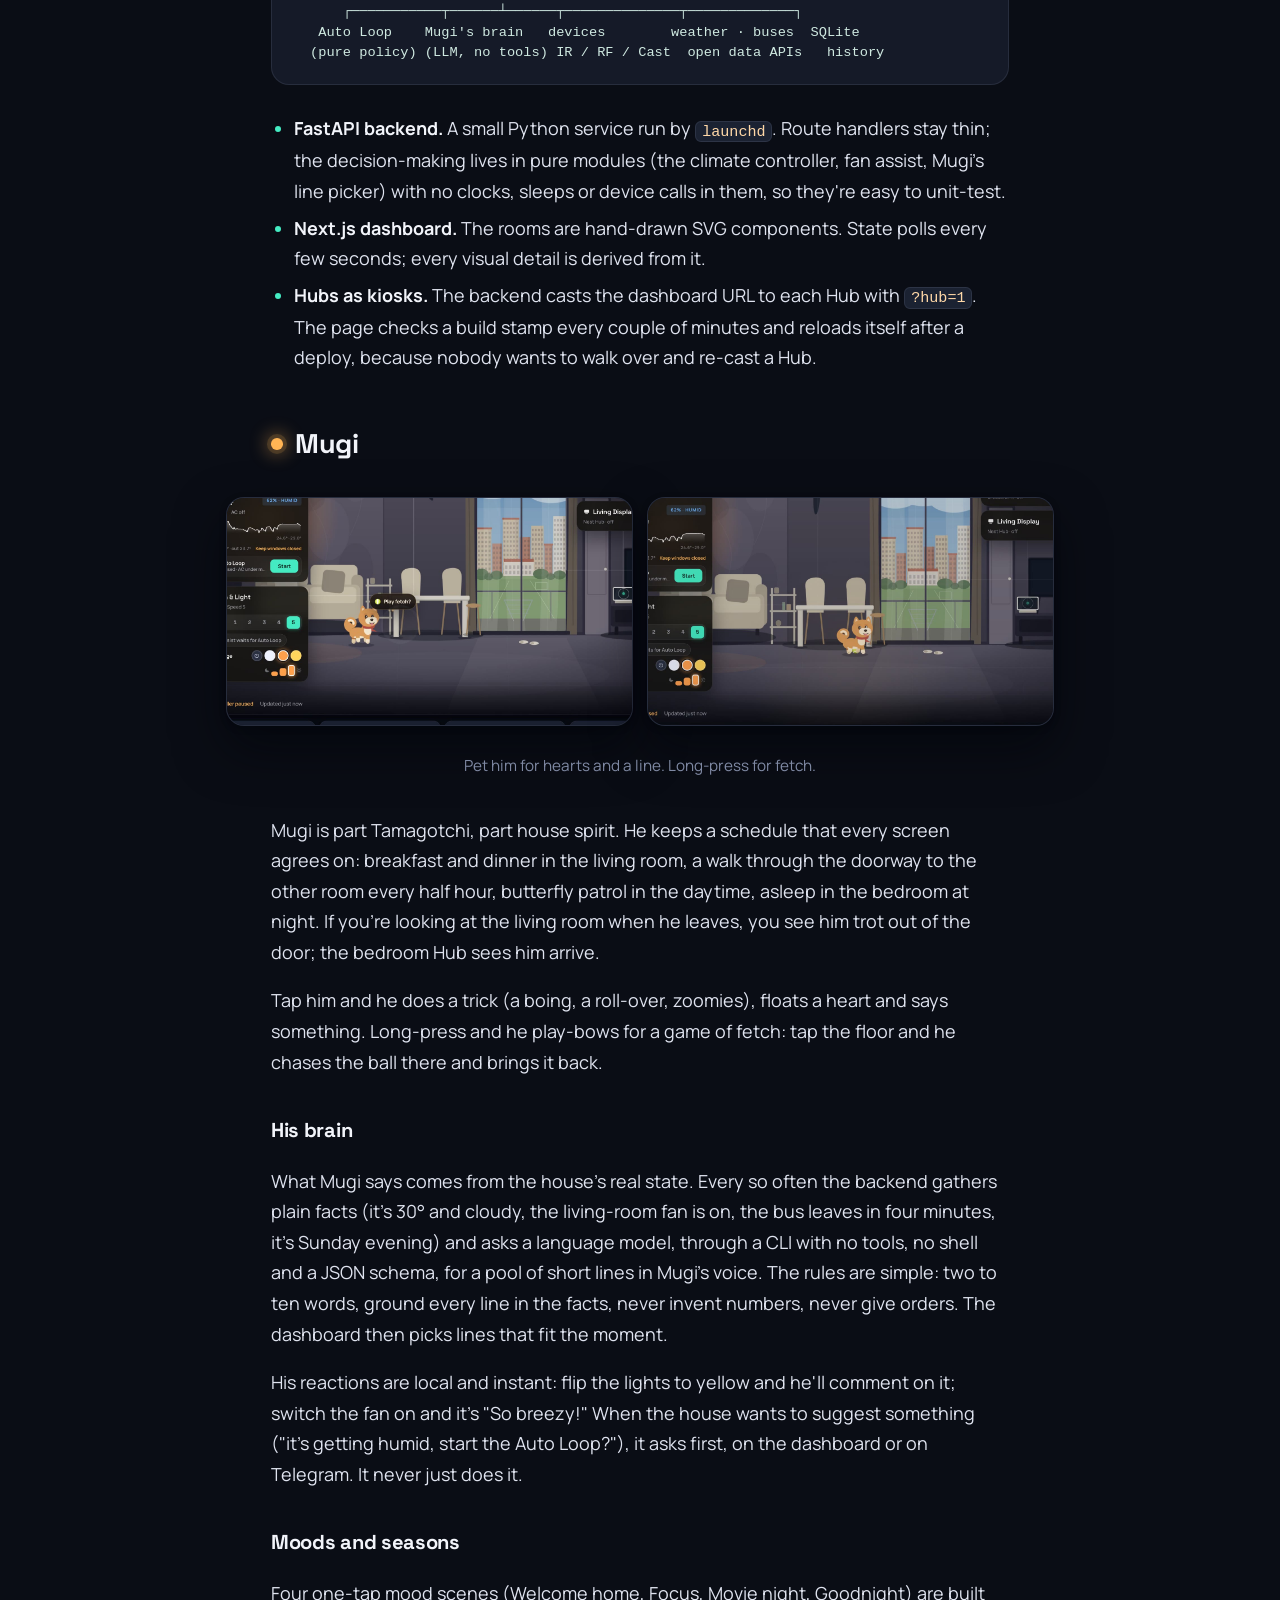
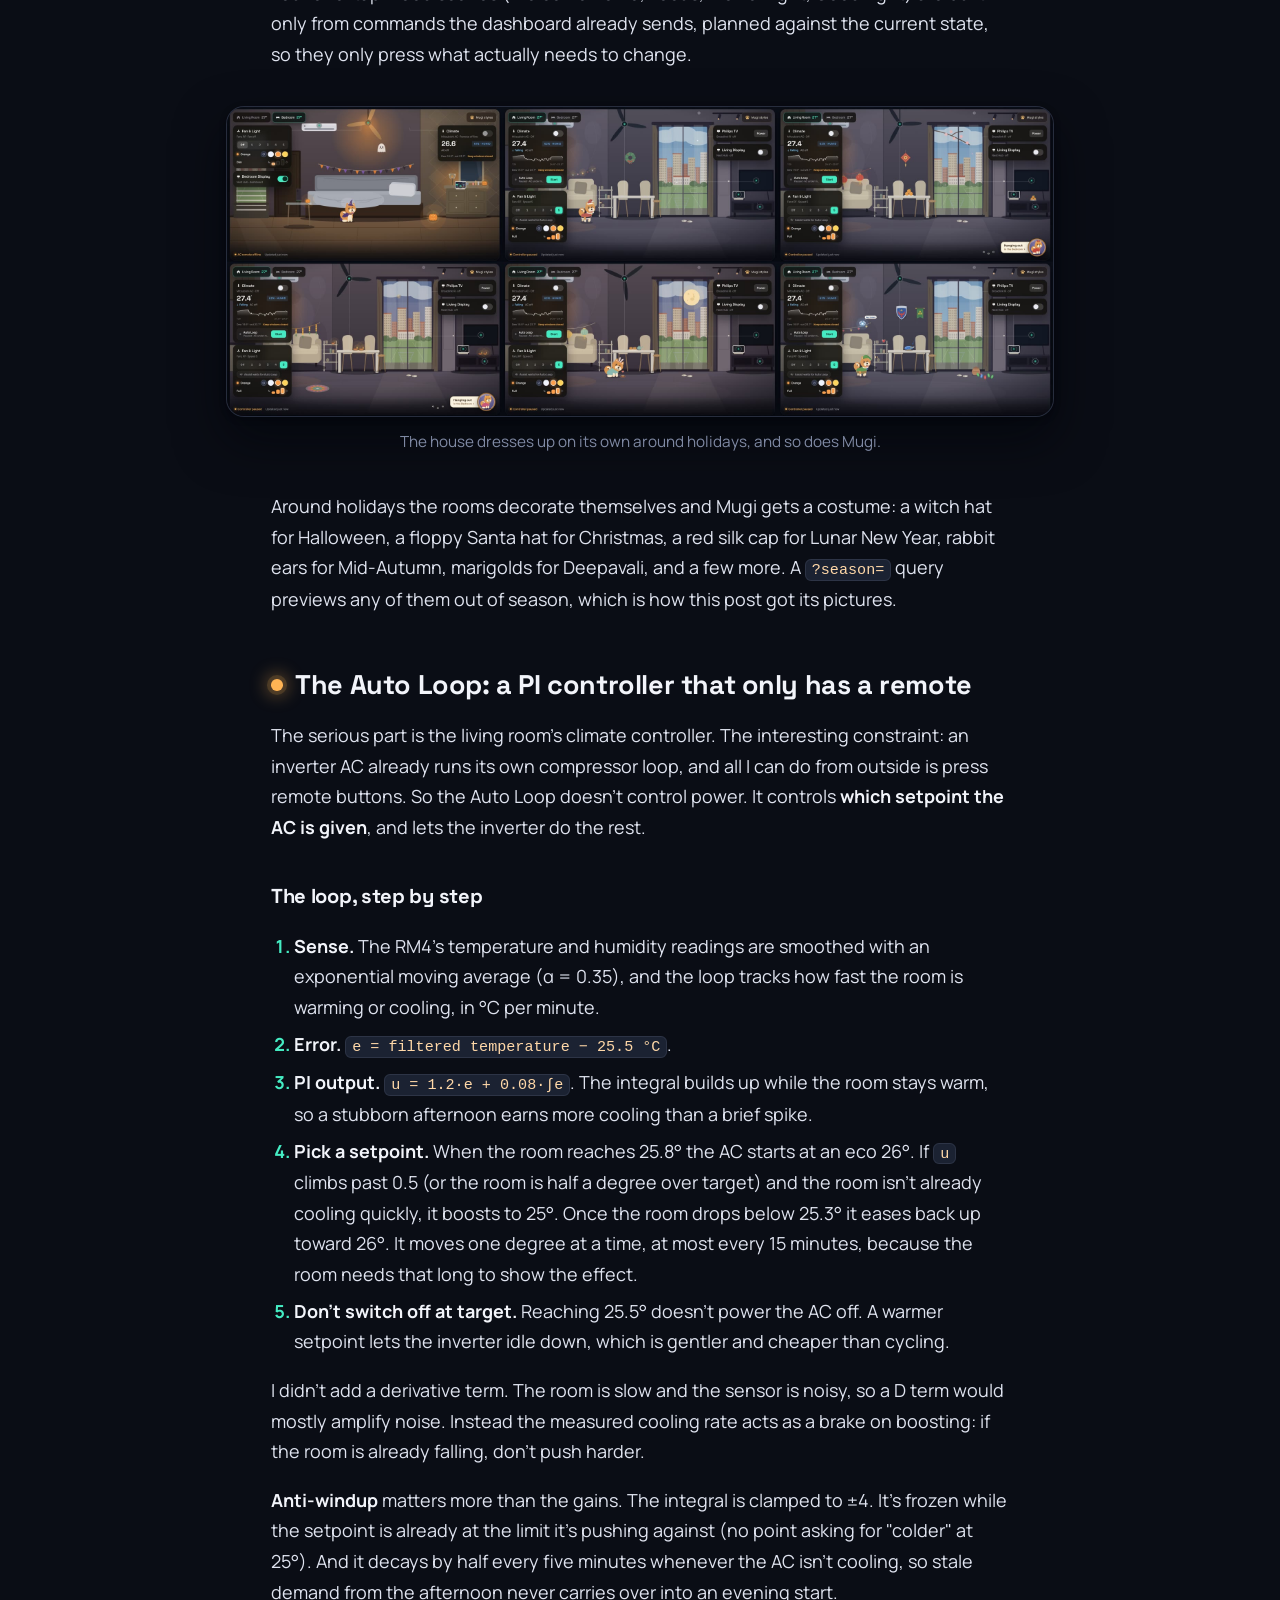
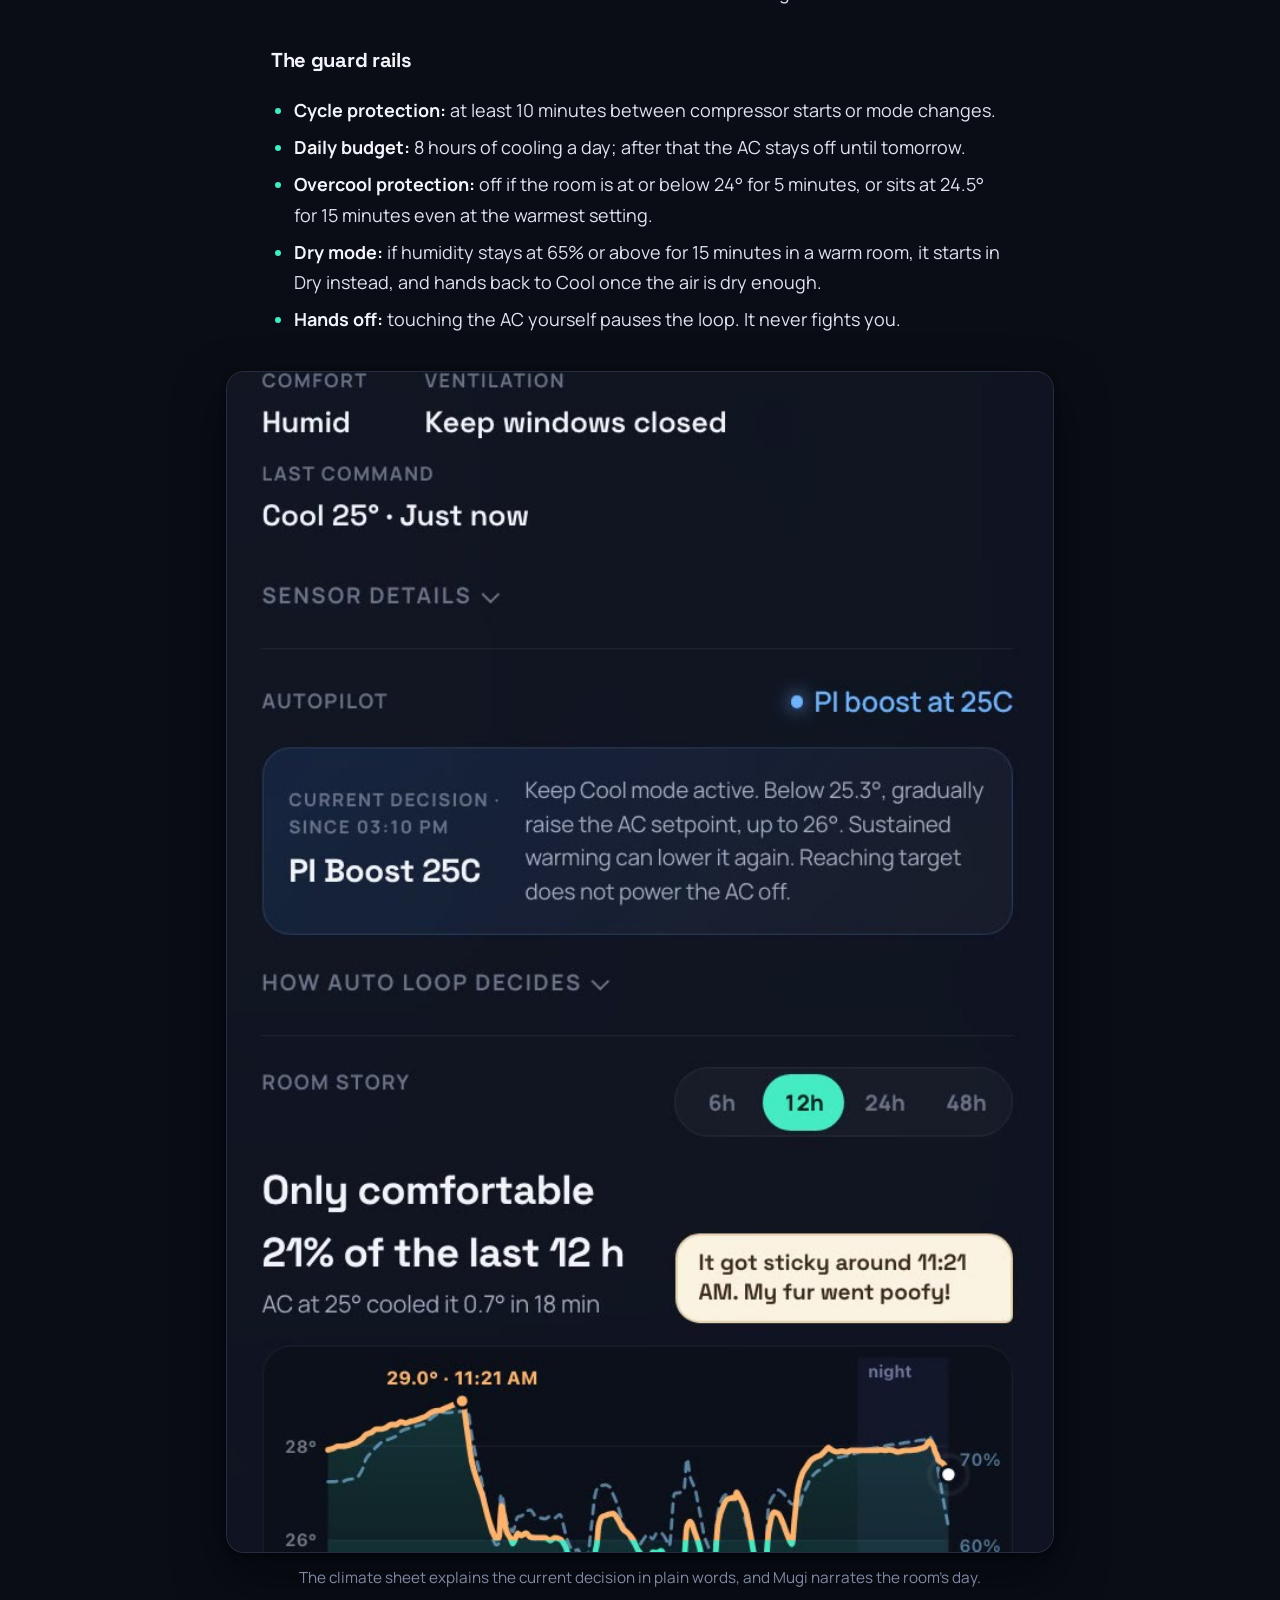
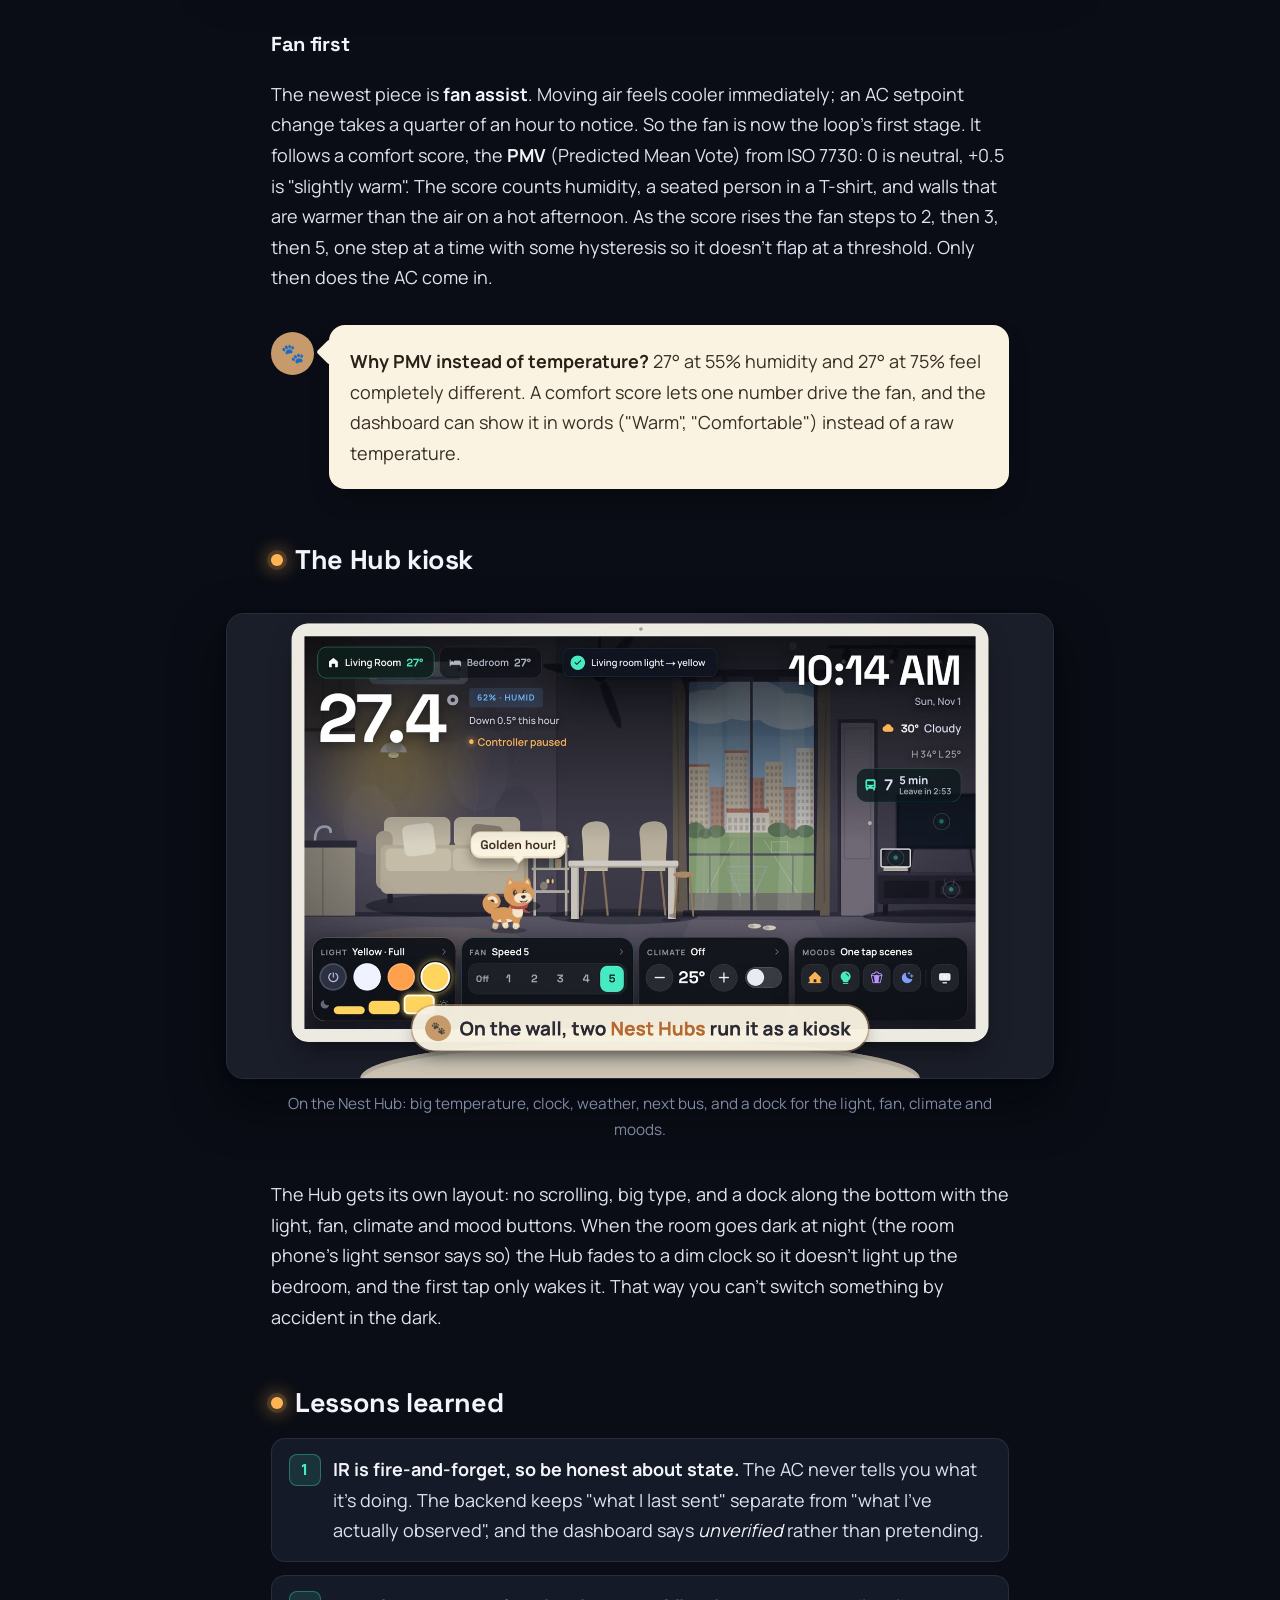
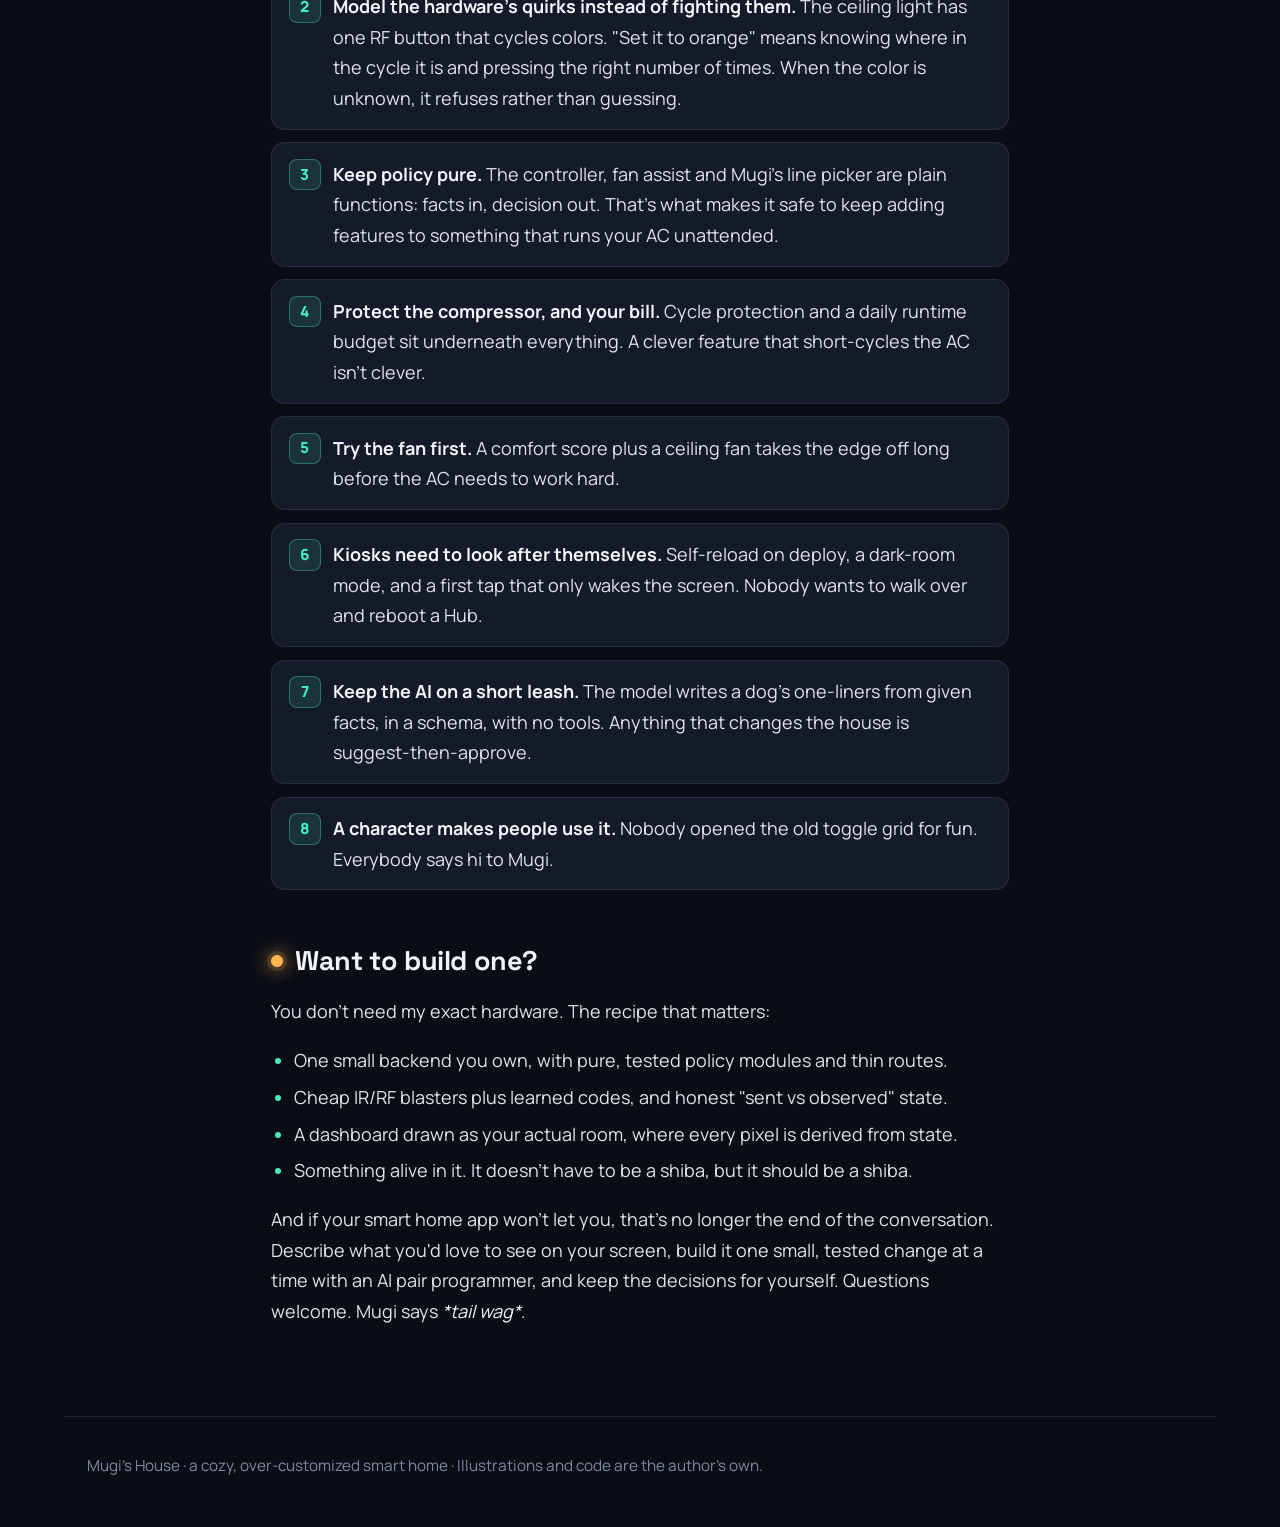
==== commit 9e7e412f: "Stop saying the Nest Hubs are on the wall" ====
--- a/posts/meet-mugi/index.html
+++ b/posts/meet-mugi/index.html
@@ -37,7 +37,7 @@
       </figure>
 
       <h2>Why a room instead of a dashboard</h2>
-      <p>Every smart home app I tried looked like a settings page. I wanted something I'd actually enjoy glancing at on the wall: the room, drawn in a soft farm-game style, showing what the house is doing right now. If the ceiling fan is on speed 5, the fan in the picture is a blur. If the light is set to warm orange at two-thirds, the room glows orange at two-thirds. Tap the fan to change it. Tap the dog to pet him.</p>
+      <p>Every smart home app I tried looked like a settings page. I wanted something I'd actually enjoy glancing at on my desk: the room, drawn in a soft farm-game style, showing what the house is doing right now. If the ceiling fan is on speed 5, the fan in the picture is a blur. If the light is set to warm orange at two-thirds, the room glows orange at two-thirds. Tap the fan to change it. Tap the dog to pet him.</p>
       <p>Then I added a dog, and the dog took over.</p>
 
       <h2>Google Home won't let you, so build around it</h2>
@@ -51,7 +51,7 @@
 
       <h3>Where AI comes in</h3>
       <p>A few years ago this would have stayed a sketch in my notes app. Custom IR codes, an SVG room, a cartoon dog with a schedule, a climate controller: each one is a weekend rabbit hole on its own.</p>
-      <p>This time I built it with AI coding agents (mostly Claude Code and Codex) as pair programmers. The first commit was in April; there are about 90 since. The loop is simple: I describe what I want, sometimes as loosely as "Mugi should dress up for Halloween" or "try the fan before the AC", and the agent drafts it. Then I check it on the actual wall, tell it what's off, and we go again. Because the rooms, the remotes and Mugi are all drawn in code (SVG), the agent can draw too. That's how Mugi got his tricks and eight holiday outfits.</p>
+      <p>This time I built it with AI coding agents (mostly Claude Code and Codex) as pair programmers. The first commit was in April; there are about 90 since. The loop is simple: I describe what I want, sometimes as loosely as "Mugi should dress up for Halloween" or "try the fan before the AC", and the agent drafts it. Then I check it on the actual Hub, tell it what's off, and we go again. Because the rooms, the remotes and Mugi are all drawn in code (SVG), the agent can draw too. That's how Mugi got his tricks and eight holiday outfits.</p>
       <p>What the AI didn't do is decide. I still pick what's worth building and test it on the real hardware, and I set the safety rules myself: the AC's guard rails, and the rule that the house only <em>suggests</em> things and waits for a yes. (ChatGPT did name Mugi, though.)</p>
       <div class="note">
         <p><strong>The real shift:</strong> the limit used to be "what can I build in a weekend". Now it's closer to "what can I imagine, and explain clearly". Mugi is what happens when you stop asking whether the platform allows it.</p>
@@ -63,7 +63,7 @@
         <li><strong>Air conditioners</strong> via Broadlink RM4 Mini IR blasters. The RM4s also report room temperature and humidity, which feed the climate loop.</li>
         <li><strong>Ceiling fans and lights</strong> (Fanz) via an RF hub, using learned button codes. Five fan speeds, and a light that cycles off → white → orange → yellow with a three-step dimmer.</li>
         <li><strong>The TV</strong>, with IR power and Cast status.</li>
-        <li><strong>Two Google Nest Hubs</strong> as wall dashboards. They're cast a URL and run the dashboard in a no-scroll 1024×600 kiosk mode.</li>
+        <li><strong>Two Google Nest Hubs</strong> as always-on dashboards. They're cast a URL and run the dashboard in a no-scroll 1024×600 kiosk mode.</li>
         <li><strong>An old Galaxy S20+</strong> as the room phone. It's a light sensor (so the Hub knows the room is dark), a speaker for Mugi's voice, and a local "Hey Mugi" listener. Speech is recognized on the phone; audio never leaves it.</li>
         <li><strong>Weather</strong> from the national weather service's open data (radar, two-hour forecast, nearest station), and <strong>live bus arrivals</strong> for the stops near home, with a "leave in 3 minutes" nudge.</li>
       </ul>
@@ -165,7 +165,7 @@
         <li><strong>Keep policy pure.</strong> The controller, fan assist and Mugi's line picker are plain functions: facts in, decision out. That's what makes it safe to keep adding features to something that runs your AC unattended.</li>
         <li><strong>Protect the compressor, and your bill.</strong> Cycle protection and a daily runtime budget sit underneath everything. A clever feature that short-cycles the AC isn't clever.</li>
         <li><strong>Try the fan first.</strong> A comfort score plus a ceiling fan takes the edge off long before the AC needs to work hard.</li>
-        <li><strong>Kiosks need to look after themselves.</strong> Self-reload on deploy, a dark-room mode, and a first tap that only wakes the screen. Nobody wants to reboot a Hub on the wall.</li>
+        <li><strong>Kiosks need to look after themselves.</strong> Self-reload on deploy, a dark-room mode, and a first tap that only wakes the screen. Nobody wants to walk over and reboot a Hub.</li>
         <li><strong>Keep the AI on a short leash.</strong> The model writes a dog's one-liners from given facts, in a schema, with no tools. Anything that changes the house is suggest-then-approve.</li>
         <li><strong>A character makes people use it.</strong> Nobody opened the old toggle grid for fun. Everybody says hi to Mugi.</li>
       </ol>
@@ -178,7 +178,7 @@
         <li>A dashboard drawn as your actual room, where every pixel is derived from state.</li>
         <li>Something alive in it. It doesn't have to be a shiba, but it should be a shiba.</li>
       </ul>
-      <p>And if your smart home app won't let you, that's no longer the end of the conversation. Describe what you'd love to see on your wall, build it one small, tested change at a time with an AI pair programmer, and keep the decisions for yourself. Questions welcome. Mugi says <em>*tail wag*</em>.</p>
+      <p>And if your smart home app won't let you, that's no longer the end of the conversation. Describe what you'd love to see on your screen, build it one small, tested change at a time with an AI pair programmer, and keep the decisions for yourself. Questions welcome. Mugi says <em>*tail wag*</em>.</p>
     </article>
   </main>
 
